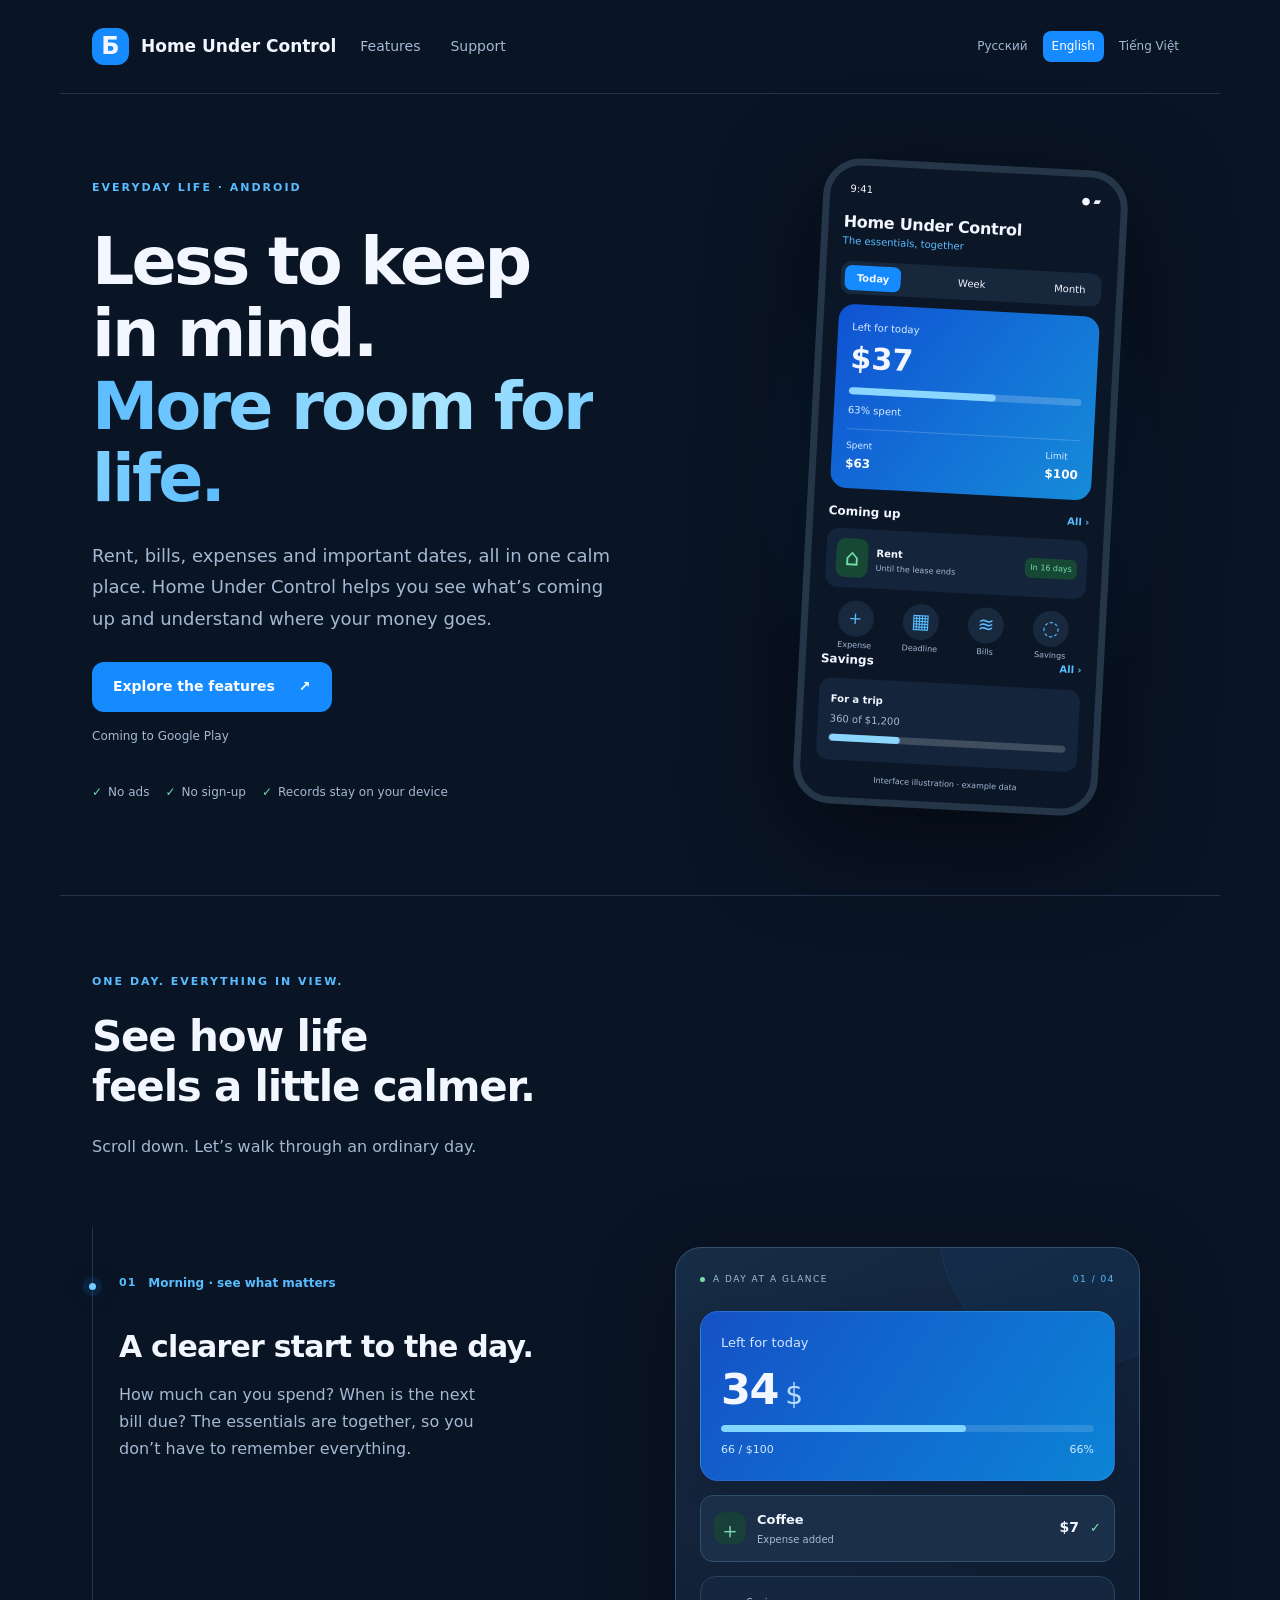
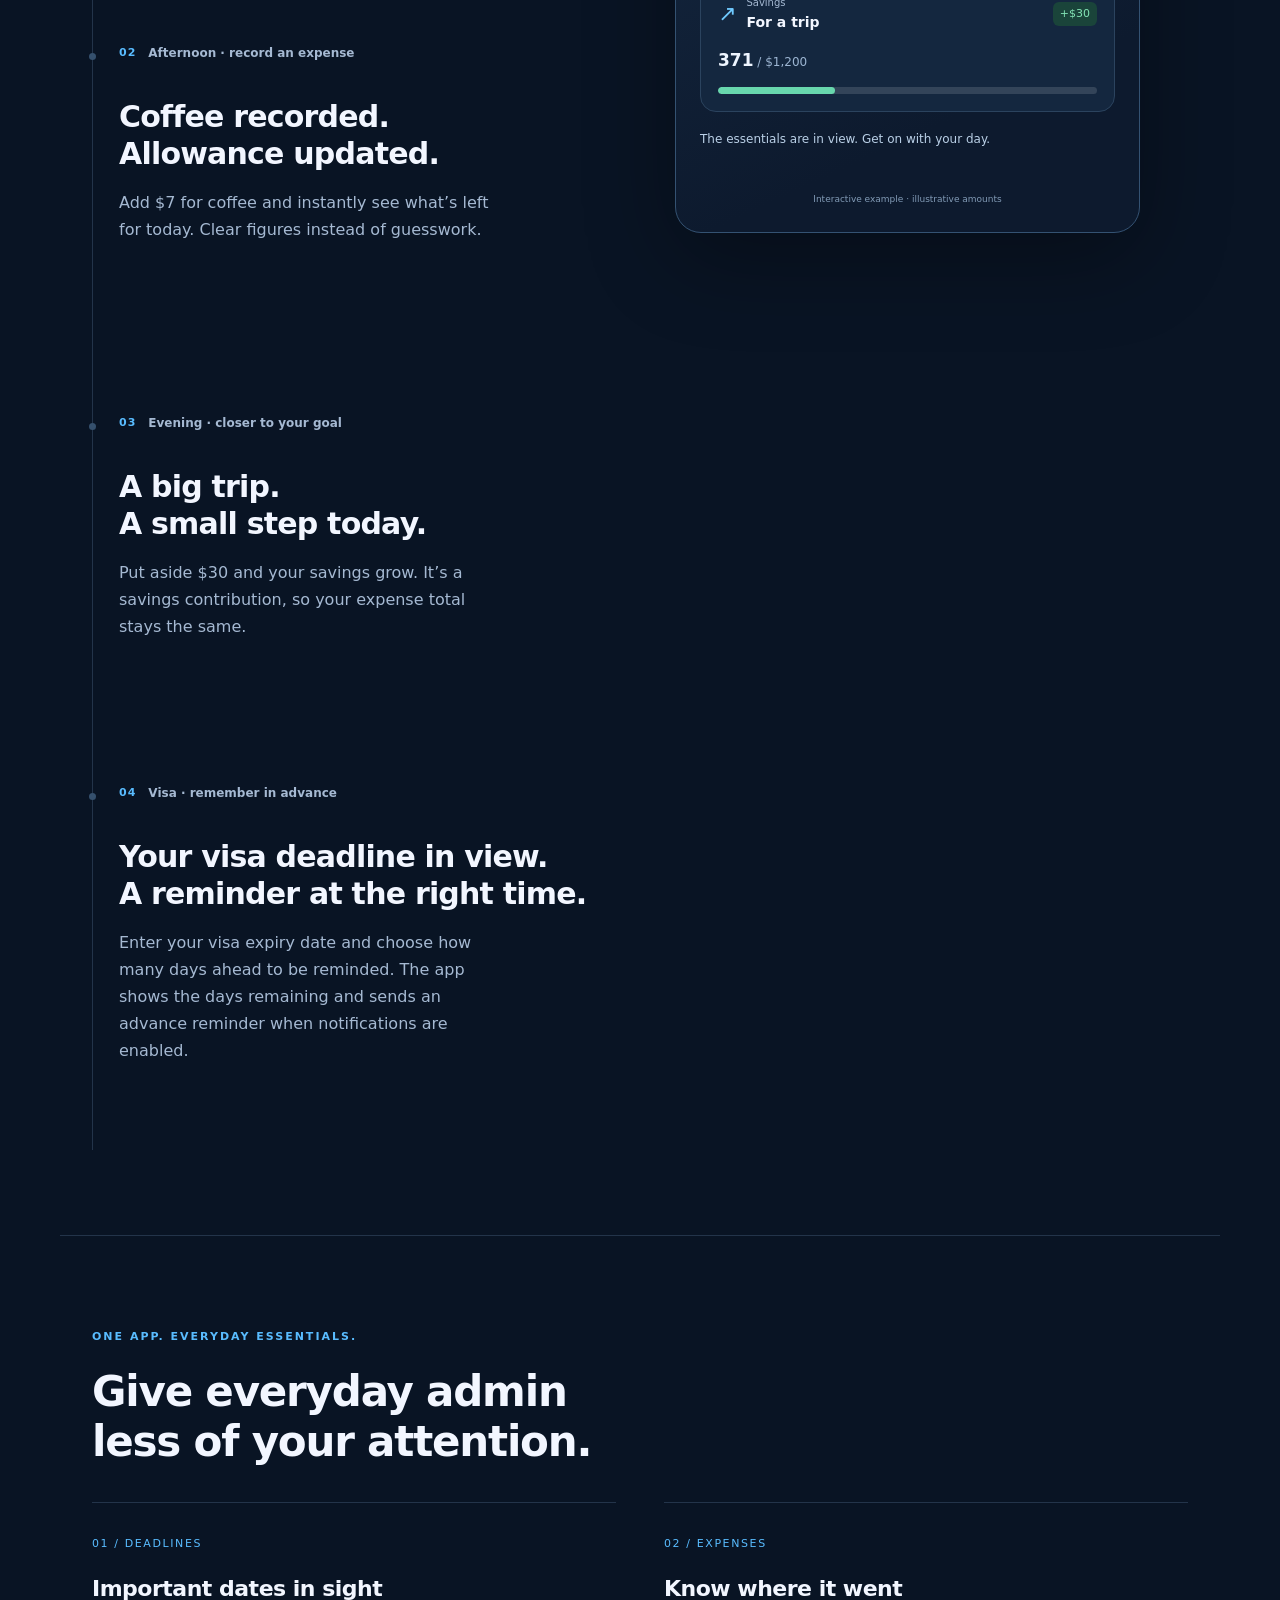
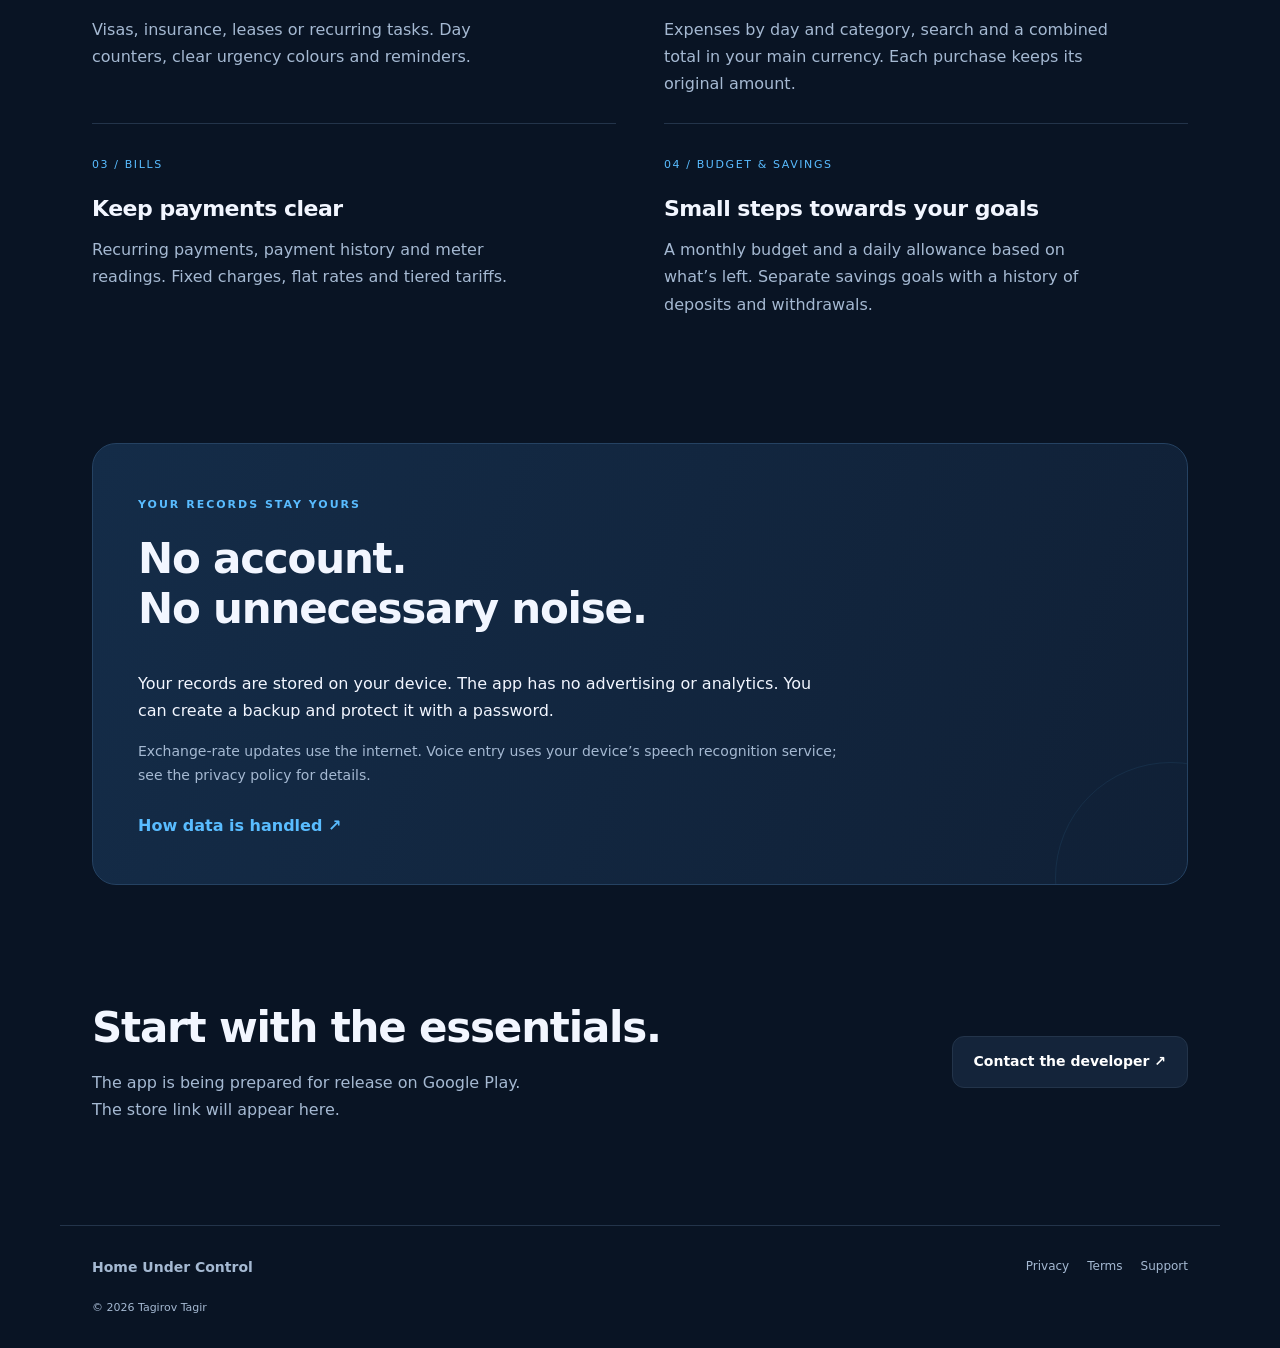
==== docs/en/index.html @ 79bced1c "Localize illustrative budgets and animated amounts to rubles dollars and dong" ====
<!doctype html><html lang="en"><head><meta charset="utf-8"><meta name="viewport" content="width=device-width, initial-scale=1"><title>Deadlines, bills and expenses — Home Under Control</title><meta name="description" content="Deadlines, expenses, bills and savings in one Android app. The official Home Under Control website."><meta name="theme-color" content="#091424"><link rel="icon" href="../favicon.svg" type="image/svg+xml"><link rel="stylesheet" href="../style.css"><link rel="stylesheet" href="../motion.css?v=visa1"><script src="../motion.js?v=currency1" defer></script><link rel="canonical" href="https://evigr.github.io/byt-pod-kontrolem-site/en/"><link rel="alternate" hreflang="ru" href="https://evigr.github.io/byt-pod-kontrolem-site/"><link rel="alternate" hreflang="en" href="https://evigr.github.io/byt-pod-kontrolem-site/en/"><link rel="alternate" hreflang="vi" href="https://evigr.github.io/byt-pod-kontrolem-site/vi/"><link rel="alternate" hreflang="x-default" href="https://evigr.github.io/byt-pod-kontrolem-site/"></head><body><header><a class="brand" href="./"><span class="logo">Б</span> Home Under Control</a><nav aria-label="Main navigation"><a href="./#features">Features</a><a href="support.html">Support</a></nav><nav class="languages" aria-label="Website language"><a href="../index.html" lang="ru" hreflang="ru">Русский</a><a href="../en/index.html" lang="en" hreflang="en" aria-current="page">English</a><a href="../vi/index.html" lang="vi" hreflang="vi">Tiếng Việt</a></nav></header><main class=""><section class="hero"><div><span class="eyebrow">EVERYDAY LIFE · ANDROID</span><h1>Less to keep<br>in mind.<br><em>More room for life.</em></h1><p class="lead">Rent, bills, expenses and important dates, all in one calm place. Home Under Control helps you see what’s coming up and understand where your money goes.</p><div class="actions"><a class="button" href="#features">Explore the features <span>↗</span></a><span class="release">Coming to Google Play</span></div><div class="trust"><span>No ads</span><span>No sign-up</span><span>Records stay on your device</span></div></div><div class="phone-wrap"><div class="halo"></div><div class="phone" aria-label="Interface illustration with example data"><div class="phone-top"><span>9:41</span><span>● ▰</span></div><h2>Home Under Control</h2><p class="phone-date">The essentials, together</p><div class="tabs"><b>Today</b><span>Week</span><span>Month</span></div><div class="balance"><small>Left for today</small><strong>$37</strong><div class="track"><i></i></div><small>63% spent</small><div class="twocol"><span>Spent<b>$63</b></span><span>Limit<b>$100</b></span></div></div><div class="mini-title">Coming up <span>All ›</span></div><div class="mini-row"><span class="symbol">⌂</span><div><b>Rent</b><small>Until the lease ends</small></div><span class="pill">In 16 days</span></div><div class="quick"><span>＋<small>Expense</small></span><span>▦<small>Deadline</small></span><span>≋<small>Bills</small></span><span>◌<small>Savings</small></span></div><div class="mini-title">Savings <span>All ›</span></div><div class="saving"><b>For a trip</b><p>360 of $1,200</p><div class="track"><i style="width:30%"></i></div></div><p class="demo-label">Interface illustration · example data</p></div></div></section>

<section class="story" aria-labelledby="story-heading">
  <div class="story-heading reveal"><span class="eyebrow">ONE DAY. EVERYTHING IN VIEW.</span>
    <h2 id="story-heading">See how life<br>feels a little calmer.</h2>
    <p>Scroll down. Let’s walk through an ordinary day.</p>
  </div>
  <div class="story-layout">
    <div class="story-steps">
      <article class="story-step" id="story-plan" data-step="0">
        <button class="step-select" type="button" aria-pressed="true" data-select="0"><span class="step-number">01</span><span>Morning · see what matters</span></button>
        <h3>A clearer start to the day.</h3><p>How much can you spend? When is the next bill due? The essentials are together, so you don’t have to remember everything.</p>
      </article>
      <article class="story-step" id="story-expense" data-step="1">
        <button class="step-select" type="button" aria-pressed="false" data-select="1"><span class="step-number">02</span><span>Afternoon · record an expense</span></button>
        <h3>Coffee recorded.<br>Allowance updated.</h3><p>Add $7 for coffee and instantly see what’s left for today. Clear figures instead of guesswork.</p>
      </article>
      <article class="story-step" id="story-saving" data-step="2">
        <button class="step-select" type="button" aria-pressed="false" data-select="2"><span class="step-number">03</span><span>Evening · closer to your goal</span></button>
        <h3>A big trip.<br>A small step today.</h3><p>Put aside $30 and your savings grow. It’s a savings contribution, so your expense total stays the same.</p>
      </article>
      <article class="story-step" id="story-visa" data-step="3">
        <button class="step-select" type="button" aria-pressed="false" data-select="3"><span class="step-number">04</span><span>Visa · remember in advance</span></button>
        <h3>Your visa deadline in view.<br>A reminder at the right time.</h3><p>Enter your visa expiry date and choose how many days ahead to be reminded. The app shows the days remaining and sends an advance reminder when notifications are enabled.</p>
      </article>
    </div>
    <div class="story-stage" data-stage="0" data-money-scale="0.02">
      <div class="stage-orbit" aria-hidden="true"></div>
      <div class="stage-top"><span class="stage-dot"></span><span>A DAY AT A GLANCE</span><span class="stage-pagination" aria-hidden="true">01 / 04</span></div>
      <div class="stage-finances">
      <div class="stage-budget">
        <div class="stage-label">Left for today</div>
        <div class="stage-amount"><span data-number="left">37</span><span> $</span></div>
        <div class="stage-track"><i data-bar="budget" style="width:63%"></i></div>
        <div class="stage-budget-foot"><span><span data-number="spent">63</span> / $100</span><span data-number="percent">63%</span></div>
      </div>
      <div class="stage-receipt"><span class="receipt-icon" aria-hidden="true">＋</span><div><b>Coffee</b><small>Expense added</small></div><strong>$7</strong><span class="receipt-check" aria-hidden="true">✓</span></div>
      <div class="stage-saving"><div class="stage-saving-title"><span class="saving-icon" aria-hidden="true">↗</span><div><small>Savings</small><b>For a trip</b></div><span class="saving-gain">+$30</span></div>
        <p><strong data-number="saved">360</strong><span> / $1,200</span></p><div class="stage-track"><i data-bar="saved" style="width:30%"></i></div>
      </div>
      </div>
      <div class="stage-visa" hidden>
        <div class="visa-card"><span class="visa-symbol" aria-hidden="true">✈</span><div class="stage-label">Until your visa expires</div><div class="visa-count">7 <span>days</span></div><div class="visa-rule"></div><div class="visa-setting"><span>Remind me ahead</span><b>7 days</b></div><p>You choose when to be reminded</p></div>
        <div class="visa-notification"><span class="visa-bell" aria-hidden="true">◷</span><div><b>Time to check your visa</b><p>Your visa expires in 7 days.</p></div></div>
      </div>
      <div class="stage-caption"><span data-caption="0">The essentials are in view. Get on with your day.</span><span data-caption="1" hidden>Expense recorded. You have $30 left for today.</span><span data-caption="2" hidden>One step closer to your trip. Without the fuss.</span><span data-caption="3" hidden>An important date in view. Time to prepare.</span></div>
      <p class="stage-disclaimer">Interactive example · illustrative amounts</p>
    </div>
  </div>
</section><section id="features" class="features"><div class="section-intro"><span class="eyebrow">ONE APP. EVERYDAY ESSENTIALS.</span><h2>Give everyday admin<br>less of your attention.</h2></div><div class="feature-grid"><article><span class="feature-no">01 / DEADLINES</span><h3>Important dates in sight</h3><p>Visas, insurance, leases or recurring tasks. Day counters, clear urgency colours and reminders.</p></article><article><span class="feature-no">02 / EXPENSES</span><h3>Know where it went</h3><p>Expenses by day and category, search and a combined total in your main currency. Each purchase keeps its original amount.</p></article><article><span class="feature-no">03 / BILLS</span><h3>Keep payments clear</h3><p>Recurring payments, payment history and meter readings. Fixed charges, flat rates and tiered tariffs.</p></article><article><span class="feature-no">04 / BUDGET &amp; SAVINGS</span><h3>Small steps towards your goals</h3><p>A monthly budget and a daily allowance based on what’s left. Separate savings goals with a history of deposits and withdrawals.</p></article></div></section>
<section class="privacy-callout"><span class="eyebrow">YOUR RECORDS STAY YOURS</span><h2>No account.<br>No unnecessary noise.</h2><p>Your records are stored on your device. The app has no advertising or analytics. You can create a backup and protect it with a password.</p><p class="muted">Exchange-rate updates use the internet. Voice entry uses your device’s speech recognition service; see the privacy policy for details.</p><a class="text-link" href="privacy.html">How data is handled ↗</a></section>
<section class="closing"><div><h2>Start with the essentials.</h2><p>The app is being prepared for release on Google Play.<br>The store link will appear here.</p></div><a class="button secondary" href="support.html">Contact the developer ↗</a></section></main><footer><a class="brand" href="./">Home Under Control</a><div><a href="privacy.html">Privacy</a><a href="terms.html">Terms</a><a href="support.html">Support</a></div><p>© 2026 Tagirov Tagir</p></footer></body></html>
---- docs/style.css ----
:root{color-scheme:dark;--bg:#091424;--panel:#14243a;--text:#f2f6ff;--muted:#a5b9d2;--blue:#59bcff;--line:#23344a}*{box-sizing:border-box}html{scroll-behavior:smooth;scroll-padding-top:30px}body{margin:0;background:var(--bg);color:var(--text);font:16px/1.7 system-ui,-apple-system,"Segoe UI",sans-serif}a{color:inherit;text-decoration:none}a:focus-visible,summary:focus-visible{outline:3px solid var(--blue);outline-offset:5px}header,main,footer{max-width:1160px;margin:auto}header{padding:28px 32px;display:flex;align-items:center;justify-content:space-between;border-bottom:1px solid var(--line)}.brand{font-size:17px;font-weight:750;display:flex;gap:12px;align-items:center}.logo{background:#168bff;border-radius:12px;width:37px;height:37px;text-align:center;font-size:24px;line-height:37px}nav{display:flex;gap:30px;font-size:14px;color:var(--muted)}nav a:hover,footer a:hover{color:var(--blue)}section{padding:85px 32px}.hero{display:grid;grid-template-columns:1.25fr 1fr;align-items:center;gap:72px;padding-top:70px}.eyebrow{font-size:11px;letter-spacing:2px;font-weight:750;color:var(--blue)}h1{font-size:clamp(42px,5.2vw,68px);line-height:1.09;letter-spacing:-2.8px;margin:25px 0}em{font-style:normal;color:var(--blue)}.lead{font-size:18px;color:var(--muted);max-width:530px;line-height:1.75}.actions{display:flex;flex-direction:column;align-items:flex-start;gap:14px;margin-top:28px}.button{display:inline-flex;align-items:center;gap:24px;background:#168bff;color:white;border-radius:12px;padding:13px 21px;font-size:14px;font-weight:700;overflow-wrap:anywhere}.button:hover{background:#0877dd}.release{font-size:12px;color:var(--muted)}.trust{display:flex;flex-wrap:wrap;gap:16px;margin-top:35px;font-size:12px;color:var(--muted)}.trust span:before{content:'✓';color:#69dda6;margin-right:6px}.phone-wrap{position:relative;display:flex;justify-content:center}.halo{position:absolute;inset:10% -20%;background:radial-gradient(ellipse,#0d55954a,transparent 68%);z-index:-1}.phone{width:305px;border:7px solid #263649;border-radius:38px;background:#0b1627;padding:15px 15px 12px;box-shadow:0 30px 100px #0008;transform:rotate(3deg)}.phone-top{display:flex;justify-content:space-between;font-size:10px;margin:0 5px 15px}.phone h2{font-size:16px;margin:0;letter-spacing:-.3px}.phone-date{font-size:10px;color:var(--blue);margin:1px 0 12px}.tabs{display:flex;justify-content:space-between;font-size:10px;background:#17273c;border-radius:10px;padding:4px;margin-bottom:10px}.tabs>*{padding:4px 12px}.tabs b{background:#168bff;border-radius:7px}.balance{background:linear-gradient(125deg,#1053d3,#168bd9);border-radius:16px;padding:14px}.balance small{display:block;font-size:10px;color:#d7eaff}.balance>strong{font-size:30px;line-height:1.5}.track{height:7px;border-radius:5px;background:#ffffff30;overflow:hidden;margin:7px 0}.track i{display:block;width:63%;height:100%;background:#8bd6ff;border-radius:5px}.twocol{display:flex;justify-content:space-between;border-top:1px solid #ffffff30;margin-top:10px;padding-top:9px;font-size:9px;color:#d7eaff}.twocol b{display:block;color:white;font-size:12px}.mini-title{display:flex;justify-content:space-between;font-size:12px;font-weight:750;margin:13px 0 7px}.mini-title span{font-size:10px;color:var(--blue)}.mini-row{display:flex;align-items:center;gap:8px;background:var(--panel);border-radius:12px;padding:10px}.symbol{font-size:23px;background:#174735;color:#72dfa8;border-radius:9px;width:32px;text-align:center}.mini-row b{font-size:10px;display:block}.mini-row small{font-size:8px;display:block;color:var(--muted)}.pill{margin-left:auto;white-space:nowrap;font-size:8px;background:#174735;color:#72dfa8;border-radius:6px;padding:3px 5px}.quick{display:flex;justify-content:space-around;margin:13px 0}.quick>span{background:#18293e;border-radius:50%;width:36px;height:36px;text-align:center;line-height:35px;color:var(--blue);font-size:20px}.quick small{display:block;font-size:8px;line-height:20px;color:var(--muted)}.saving{margin-top:8px;padding:12px;border-radius:12px;background:var(--panel);font-size:10px}.saving p{margin:3px 0;color:var(--muted)}.demo-label{font-size:8px;color:var(--muted);text-align:center;margin:12px 0 0}.features{border-top:1px solid var(--line)}h2{font-size:clamp(28px,3.6vw,42px);line-height:1.2;letter-spacing:-1.2px;margin:18px 0 35px}.feature-grid{display:grid;grid-template-columns:1fr 1fr;gap:0 48px}.feature-grid article{padding:25px 0;border-top:1px solid var(--line)}.feature-no{font-size:11px;letter-spacing:1.6px;color:var(--blue)}h3{font-size:22px;letter-spacing:-.5px;margin:14px 0 9px}.feature-grid p{color:var(--muted);max-width:450px;margin:0}.privacy-callout{background:linear-gradient(110deg,#142c48,#102036);border:1px solid #254262;border-radius:24px;margin:15px 32px;padding:45px}.privacy-callout p{max-width:700px}.muted{color:var(--muted);font-size:14px}.text-link{display:inline-block;color:var(--blue);font-weight:700;margin-top:10px}.closing{display:flex;justify-content:space-between;align-items:center;gap:35px}.closing h2{margin-bottom:15px}.closing p{color:var(--muted)}.secondary{background:var(--panel);border:1px solid var(--line);white-space:nowrap}footer{border-top:1px solid var(--line);padding:30px 32px;display:flex;flex-wrap:wrap;gap:20px;justify-content:space-between;color:var(--muted);font-size:12px}footer .brand{font-size:14px}footer>div{display:flex;flex-wrap:wrap;gap:18px}footer p{width:100%;margin:0;font-size:11px}.document{max-width:850px;padding:50px 32px 90px;overflow-wrap:anywhere}.document h1{font-size:38px;letter-spacing:-1px;line-height:1.2}.document h2{font-size:24px;margin:36px 0 12px;letter-spacing:-.4px}.document p,.document li{color:#bfcee0}.document li{margin-bottom:10px}.document a:not(.button){color:var(--blue)}.back{display:block;font-size:13px;margin-bottom:30px}details{border-bottom:1px solid var(--line);padding:17px 0}summary{cursor:pointer;font-weight:650}.document .button{margin:15px 0}@media(max-width:760px){header{padding:20px}.brand{font-size:14px;gap:8px}nav{gap:14px;font-size:12px}nav a:first-child{display:none}.hero{grid-template-columns:1fr;gap:45px;padding-top:45px}.hero h1{font-size:49px}.hero .lead{font-size:16px}.phone{transform:rotate(0)}section{padding:50px 22px}.feature-grid{grid-template-columns:1fr}.privacy-callout{margin:10px 18px;padding:28px}.closing{flex-direction:column;align-items:flex-start}.secondary{white-space:normal}footer{padding:26px 22px;flex-direction:column}.document{padding:35px 22px 60px}.document h1{font-size:30px;letter-spacing:-.5px}}@media(prefers-reduced-motion:reduce){html{scroll-behavior:auto}}

body{overflow-x:clip}

html{overflow-x:hidden}.hero>div{min-width:0}.phone-wrap{isolation:isolate}.halo{inset:0;background:radial-gradient(ellipse,#0d55954a,transparent 68%)}

header{flex-wrap:wrap;column-gap:24px;row-gap:12px}.languages{margin-left:auto;gap:6px;font-size:12px;flex-wrap:wrap}.languages a{padding:5px 9px;border-radius:8px;white-space:nowrap}.languages a[aria-current]{color:#fff;background:#168bff}.languages a:hover{background:#23344a}.phone h2{overflow-wrap:anywhere}.document h1{overflow-wrap:anywhere}@media(max-width:760px){header>.languages{width:100%;justify-content:flex-end;margin:0}.languages a:first-child{display:block}.hero h1{font-size:clamp(38px,10vw,49px);letter-spacing:-1.8px}.phone{max-width:100%}.tabs>*{padding:4px 8px}.mini-row{flex-wrap:wrap}}
---- docs/motion.css ----
/* Motion is decorative; no content requires JavaScript to become readable. */
.button{transition:background .2s,transform .2s,box-shadow .2s}.button:hover{transform:translateY(-3px);box-shadow:0 12px 32px #168bff28}.languages a{transition:background .2s}.hero h1 em{background:linear-gradient(100deg,#5abcff,#a6e4ff 55%,#5abcff);background-clip:text;-webkit-background-clip:text;color:transparent}.hero .phone{animation:phone-arrive 1.1s cubic-bezier(.2,.7,.2,1) both}.hero h1{animation:copy-arrive .85s ease-out both}.hero .lead,.hero .actions,.hero .trust{animation:copy-arrive .85s .14s ease-out both}.phone-wrap .halo{background:radial-gradient(ellipse,#168bff30,transparent 67%)}.hero .balance .track i{transform-origin:left;animation:fill-arrive 1.1s .35s cubic-bezier(.2,.7,.2,1) both}.hero .saving .track i{transform-origin:left;animation:fill-arrive 1.1s .6s ease both}.motion-ready{opacity:0;transform:translateY(25px);transition:opacity .7s ease,transform .7s cubic-bezier(.2,.7,.2,1)}.motion-ready.is-visible{opacity:1;transform:none}.feature-grid article:nth-child(even){transition-delay:.08s}.feature-grid article{transition:opacity .7s,transform .7s,border-color .2s}.feature-grid article:hover{border-color:#59bcff90}.story{border-top:1px solid var(--line);position:relative;padding-top:70px}.story-heading p{color:var(--muted);margin-top:-14px}.story-layout{display:grid;grid-template-columns:1fr 1fr;gap:70px;position:relative;align-items:start}.story-steps{padding-top:50px}.story-step{min-height:370px;padding:35px 0 70px 26px;border-left:1px solid #23344a;position:relative;scroll-margin-top:120px}.story-step:before{content:'';position:absolute;left:-4px;top:56px;width:7px;height:7px;border-radius:50%;background:#35506d;transition:background .3s,box-shadow .3s}.story-step.is-active:before{background:#70cdff;box-shadow:0 0 0 6px #168bff1a,0 0 22px #168bff90}.story-step h3{font-size:30px;line-height:1.25;margin:22px 0 15px;letter-spacing:-.8px}.story-step p{color:var(--muted);max-width:375px;font-size:16px}.step-select{font:inherit;font-size:12px;font-weight:650;display:flex;align-items:center;gap:12px;border:0;background:none;color:var(--muted);padding:0;min-height:44px;text-align:left;cursor:pointer}.step-select[aria-pressed=true]{color:var(--blue)}.step-select:focus-visible{outline:2px solid var(--blue);outline-offset:6px;border-radius:6px}.step-number{font-variant-numeric:tabular-nums;font-size:11px;letter-spacing:1px;color:var(--blue)}.story-stage{position:sticky;top:45px;isolation:isolate;max-width:465px;width:100%;border:1px solid #345272;border-radius:26px;background:linear-gradient(155deg,#172c46,#0d1a2e 75%);padding:24px;box-shadow:0 25px 90px #0005;margin-top:70px;overflow:hidden}.stage-orbit{position:absolute;width:280px;height:280px;border-radius:50%;background:#168bff0d;border:1px solid #59bcff12;right:-80px;top:-160px;z-index:-1}.stage-top{display:flex;align-items:center;gap:8px;font-size:9px;letter-spacing:1.5px;color:#9fbbd8;margin-bottom:24px}.stage-dot{width:5px;height:5px;background:#77dfa8;border-radius:50%}.stage-pagination{margin-left:auto;font-variant-numeric:tabular-nums;color:#59bcff}.stage-budget{background:linear-gradient(125deg,#1551c7,#0c84d6);border:1px solid #ffffff18;border-radius:18px;padding:20px;box-shadow:0 8px 30px #0002;position:relative;overflow:hidden}.stage-label{font-size:13px;color:#d1e6ff}.stage-amount{font-size:43px;font-weight:800;letter-spacing:-1.5px;line-height:1.65;font-variant-numeric:tabular-nums}.stage-amount>span:last-child{font-size:28px;color:#b7ddff;font-weight:500}.stage-track{height:7px;border-radius:8px;background:#ffffff22;overflow:hidden}.stage-track i{display:block;background:#83d7ff;height:100%;border-radius:8px}.stage-budget-foot{display:flex;justify-content:space-between;color:#cfebff;font-size:11px;margin-top:9px;font-variant-numeric:tabular-nums}.stage-receipt{display:flex;align-items:center;gap:11px;padding:13px;margin:14px 0;border:1px solid #30506e;border-radius:13px;background:#1b3048;opacity:.24;transform:translateY(7px);transition:opacity .5s,transform .5s,border-color .5s}.stage-receipt div{flex:1}.stage-receipt b{font-size:13px;display:block}.stage-receipt small{font-size:10px;color:#a5b9d2;display:block}.stage-receipt strong{font-size:14px;font-variant-numeric:tabular-nums}.receipt-icon{color:#7dd9b0;background:#193f39;border-radius:10px;width:32px;height:32px;display:grid;place-items:center;font-size:22px}.receipt-check{font-size:13px;color:#80dfb0;opacity:0;transform:scale(.5);transition:opacity .4s,transform .4s}.story-stage[data-stage="1"] .stage-receipt,.story-stage[data-stage="2"] .stage-receipt{opacity:1;transform:none;border-color:#46816c}.story-stage[data-stage="1"] .receipt-check,.story-stage[data-stage="2"] .receipt-check{opacity:1;transform:scale(1)}.stage-saving{padding:17px;border:1px solid #2b435e;border-radius:16px;background:#14273f;transition:border-color .4s,box-shadow .4s}.stage-saving-title{display:flex;align-items:center;gap:10px}.saving-icon{font-size:22px;color:#70caff}.stage-saving-title div{flex:1;min-width:0}.stage-saving-title small{display:block;color:var(--muted);font-size:10px}.stage-saving-title b{display:block;font-size:14px}.saving-gain{font-size:11px;color:#83e3b5;background:#1a443a;padding:3px 7px;border-radius:6px;opacity:0;transform:translateY(5px);transition:opacity .5s,transform .5s;white-space:nowrap}.story-stage[data-stage="2"] .saving-gain{opacity:1;transform:none}.story-stage[data-stage="2"] .stage-saving{border-color:#3e8671;box-shadow:0 0 35px #5cd6ad0b}.stage-saving p{font-size:12px;color:#9cb5d2;margin:12px 0}.stage-saving p strong{color:#eef5ff;font-size:17px;font-variant-numeric:tabular-nums}.stage-saving .stage-track i{background:#68d7ad}.stage-caption{min-height:60px;margin-top:18px;font-size:12px;line-height:1.6;color:#bad0e7}.stage-caption [hidden]{display:none}.stage-disclaimer{font-size:9px;color:#829bb6;text-align:center;margin:2px 0 0}.privacy-callout{position:relative;overflow:hidden}.privacy-callout:after{content:'';position:absolute;width:230px;height:230px;border:1px solid #59bcff15;border-radius:50%;right:-100px;bottom:-110px;pointer-events:none}@keyframes copy-arrive{from{opacity:0;transform:translateY(18px)}to{opacity:1;transform:none}}@keyframes phone-arrive{from{opacity:0;transform:translateY(26px) rotate(6deg)}to{opacity:1;transform:translateY(0) rotate(3deg)}}@keyframes fill-arrive{from{transform:scaleX(.08)}to{transform:scaleX(1)}}@media(max-width:760px){.hero .phone{animation-name:copy-arrive}.story{padding-top:45px}.story-layout{display:flex;flex-direction:column;gap:0}.story-stage{order:-1;top:10px;z-index:3;margin:18px auto 0;padding:16px;border-radius:20px;max-width:400px;box-shadow:0 20px 50px #0009}.stage-top{margin-bottom:12px}.stage-budget{padding:13px 16px}.stage-amount{font-size:31px;line-height:1.4}.stage-amount>span:last-child{font-size:22px}.stage-receipt{padding:8px 10px;margin:9px 0}.stage-saving{padding:11px 14px}.stage-saving p{margin:6px 0}.stage-caption{min-height:36px;margin-top:10px;font-size:11px}.stage-disclaimer{font-size:8px}.story-steps{padding-top:20px;width:100%}.story-step{min-height:340px;padding:35px 0 80px 20px}.story-step h3{font-size:27px}.story-step p{font-size:15px}.story-step:last-child{min-height:300px;padding-bottom:25px}.story-heading h2{font-size:32px}.story-stage[data-stage="0"] .stage-receipt{opacity:.35}}@media(prefers-reduced-motion:reduce){*,*:before,*:after{animation:none!important;transition:none!important;scroll-behavior:auto!important}.motion-ready{opacity:1;transform:none}.hero .phone{transform:rotate(3deg)}.stage-receipt{transform:none}.saving-gain{transform:none}}@media(max-width:760px) and (prefers-reduced-motion:reduce){.hero .phone{transform:none}}@media(max-height:650px) and (max-width:760px){.story-stage{position:relative;top:auto}.story-step{min-height:220px}}
@media(max-width:760px){.story-stage{padding:13px}.stage-top{margin-bottom:8px}.stage-budget{padding:10px 14px}.stage-label{font-size:11px}.stage-amount{font-size:28px;line-height:1.3}.stage-receipt{padding:6px 9px;margin:7px 0}.receipt-icon{width:26px;height:26px;font-size:19px}.stage-saving{padding:9px 12px}.stage-saving-title b{font-size:12px}.stage-saving-title small{font-size:9px}.stage-saving p{margin:4px 0;font-size:10px}.stage-saving p strong{font-size:15px}.stage-caption{margin-top:8px;font-size:10px;min-height:30px}.stage-disclaimer{font-size:8px;line-height:1.4}}
.stage-finances[hidden],.stage-visa[hidden]{display:none}.visa-card{position:relative;border:1px solid #e8b76655;border-radius:18px;padding:24px;background:linear-gradient(135deg,#4b3827,#262c38);overflow:hidden}.visa-symbol{position:absolute;right:22px;top:15px;font-size:42px;color:#efc47d55;transform:rotate(-15deg)}.visa-count{font-size:72px;line-height:1.35;font-weight:750;color:#ffdb9c;font-variant-numeric:tabular-nums}.visa-count span{font-size:24px;font-weight:500}.visa-rule{height:5px;border-radius:6px;background:linear-gradient(90deg,#f3bd65 72%,#ffffff15 72%);margin:8px 0 20px}.visa-setting{display:flex;align-items:center;justify-content:space-between;gap:12px;font-size:13px;color:#dce5ef}.visa-setting b{padding:5px 12px;border:1px solid #eac08055;border-radius:8px;color:#ffdb9c;white-space:nowrap}.visa-card>p{font-size:11px;color:#aebed0;margin:12px 0 0}.visa-notification{display:flex;align-items:center;gap:12px;padding:18px 14px;margin-top:16px;border:1px solid #467e70;border-radius:14px;background:#173a36}.visa-bell{font-size:27px;color:#9ce3c2}.visa-notification b{font-size:14px;color:#e8fff4}.visa-notification p{font-size:12px;color:#b0d5c6;margin:4px 0 0}.story-stage[data-stage="3"] .visa-notification{animation:copy-arrive .6s ease-out both}@media(max-width:760px){.visa-card{padding:16px}.visa-count{font-size:48px}.visa-count span{font-size:20px}.visa-rule{margin:5px 0 12px}.visa-setting{font-size:12px}.visa-card>p{font-size:10px;margin-top:8px}.visa-notification{padding:12px;margin-top:10px}.visa-notification b{font-size:12px}.visa-notification p{font-size:11px}}
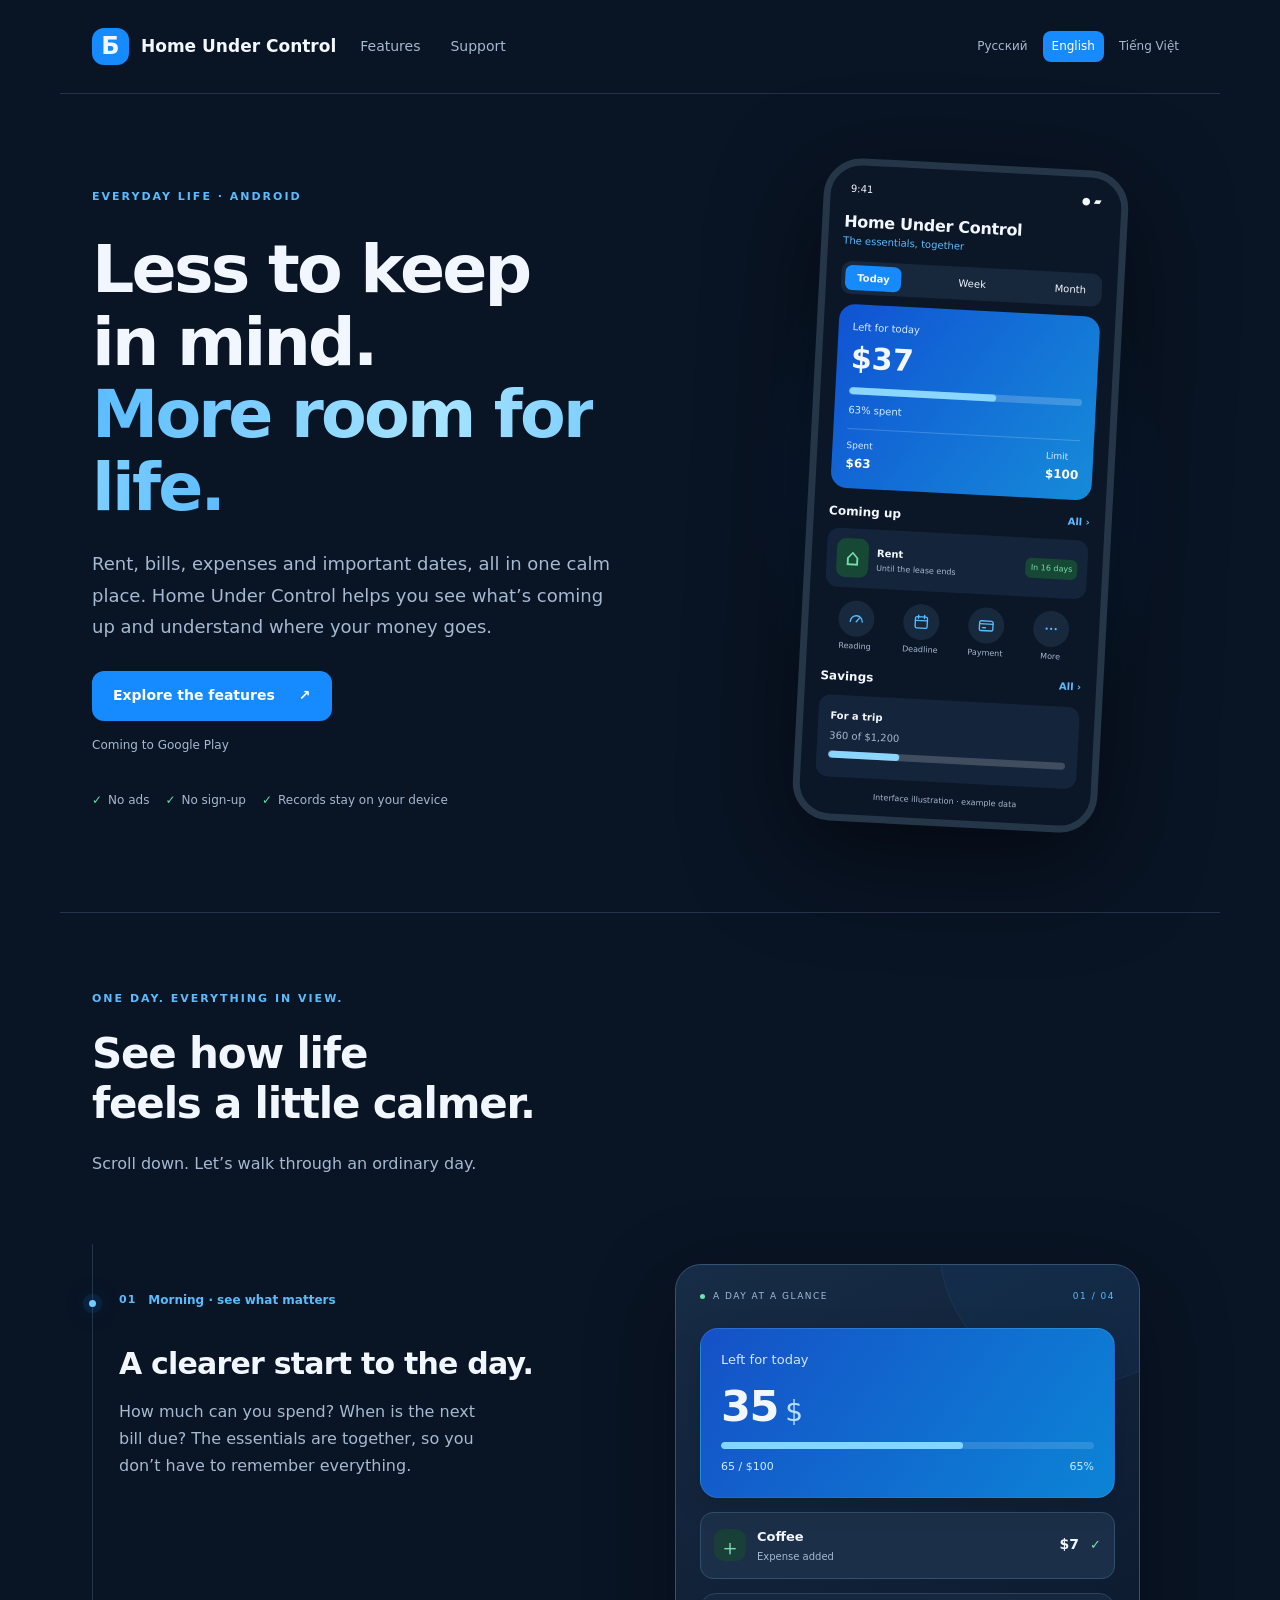
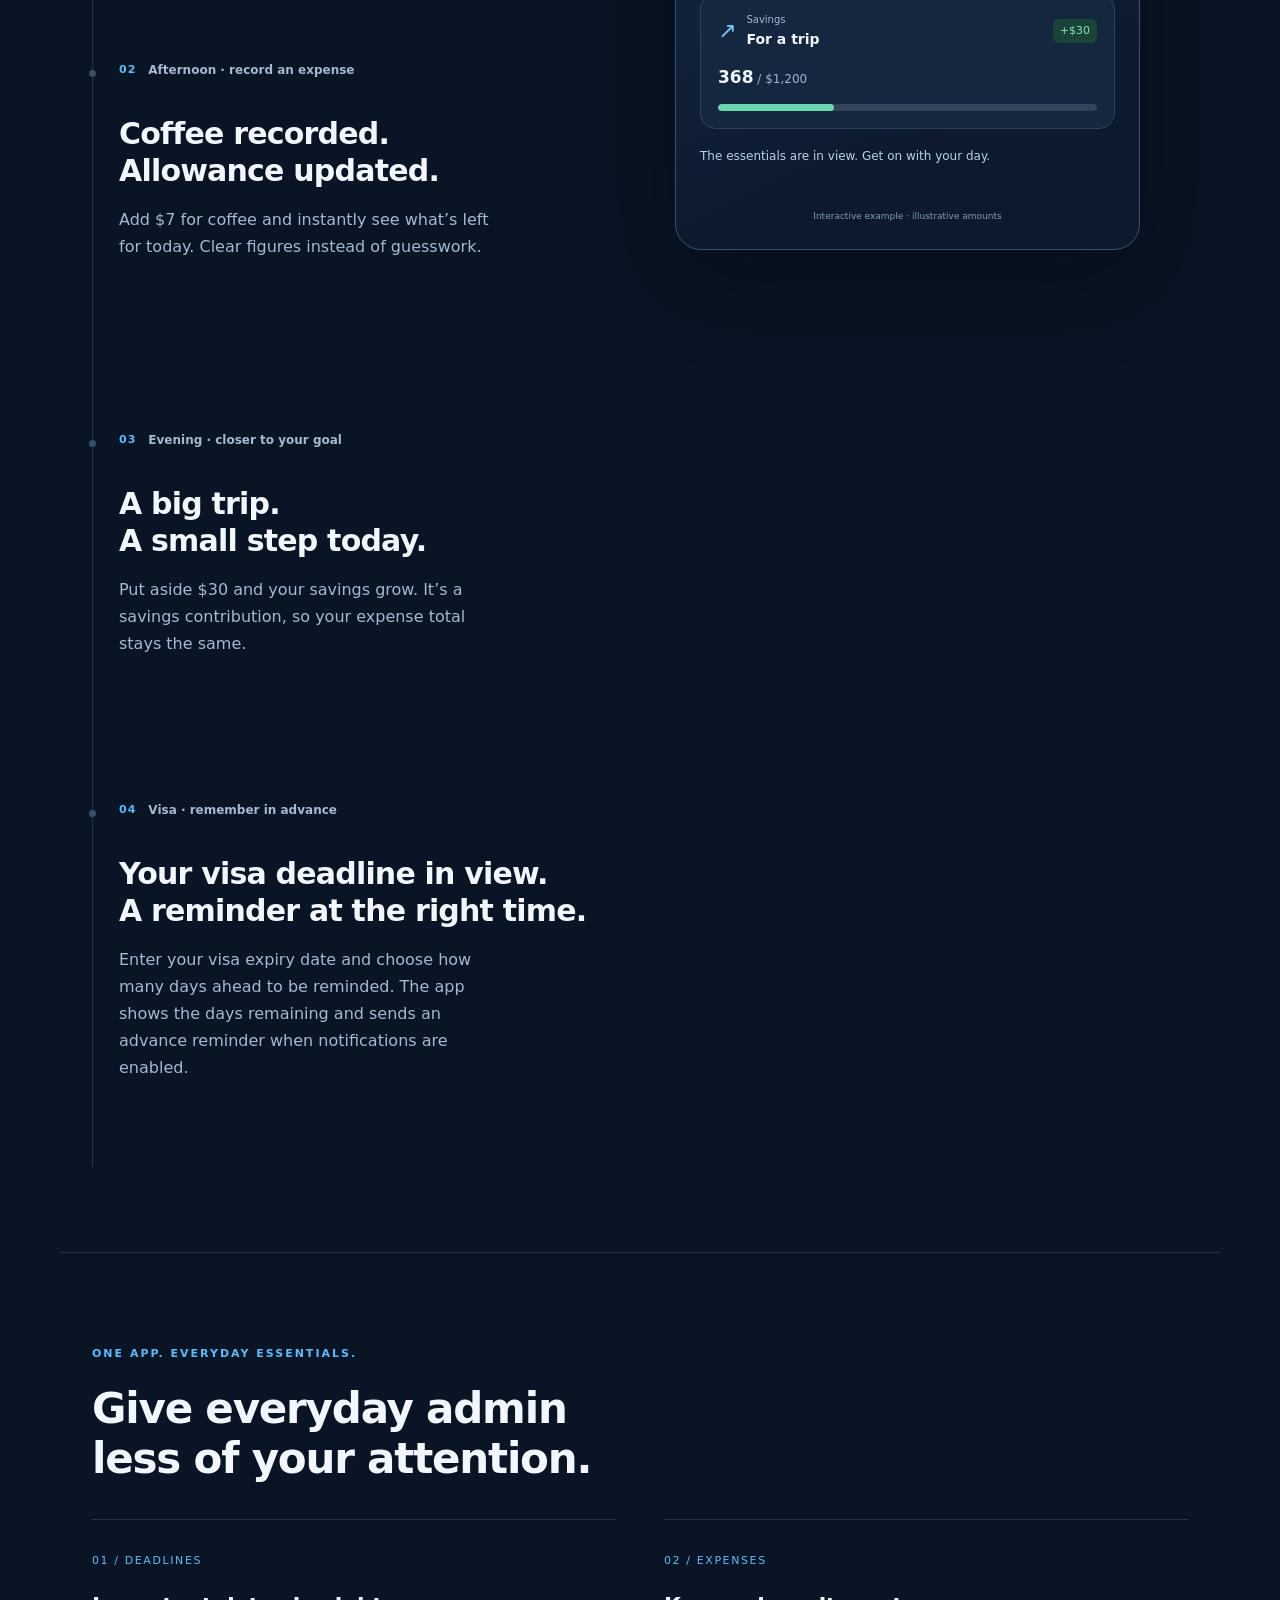
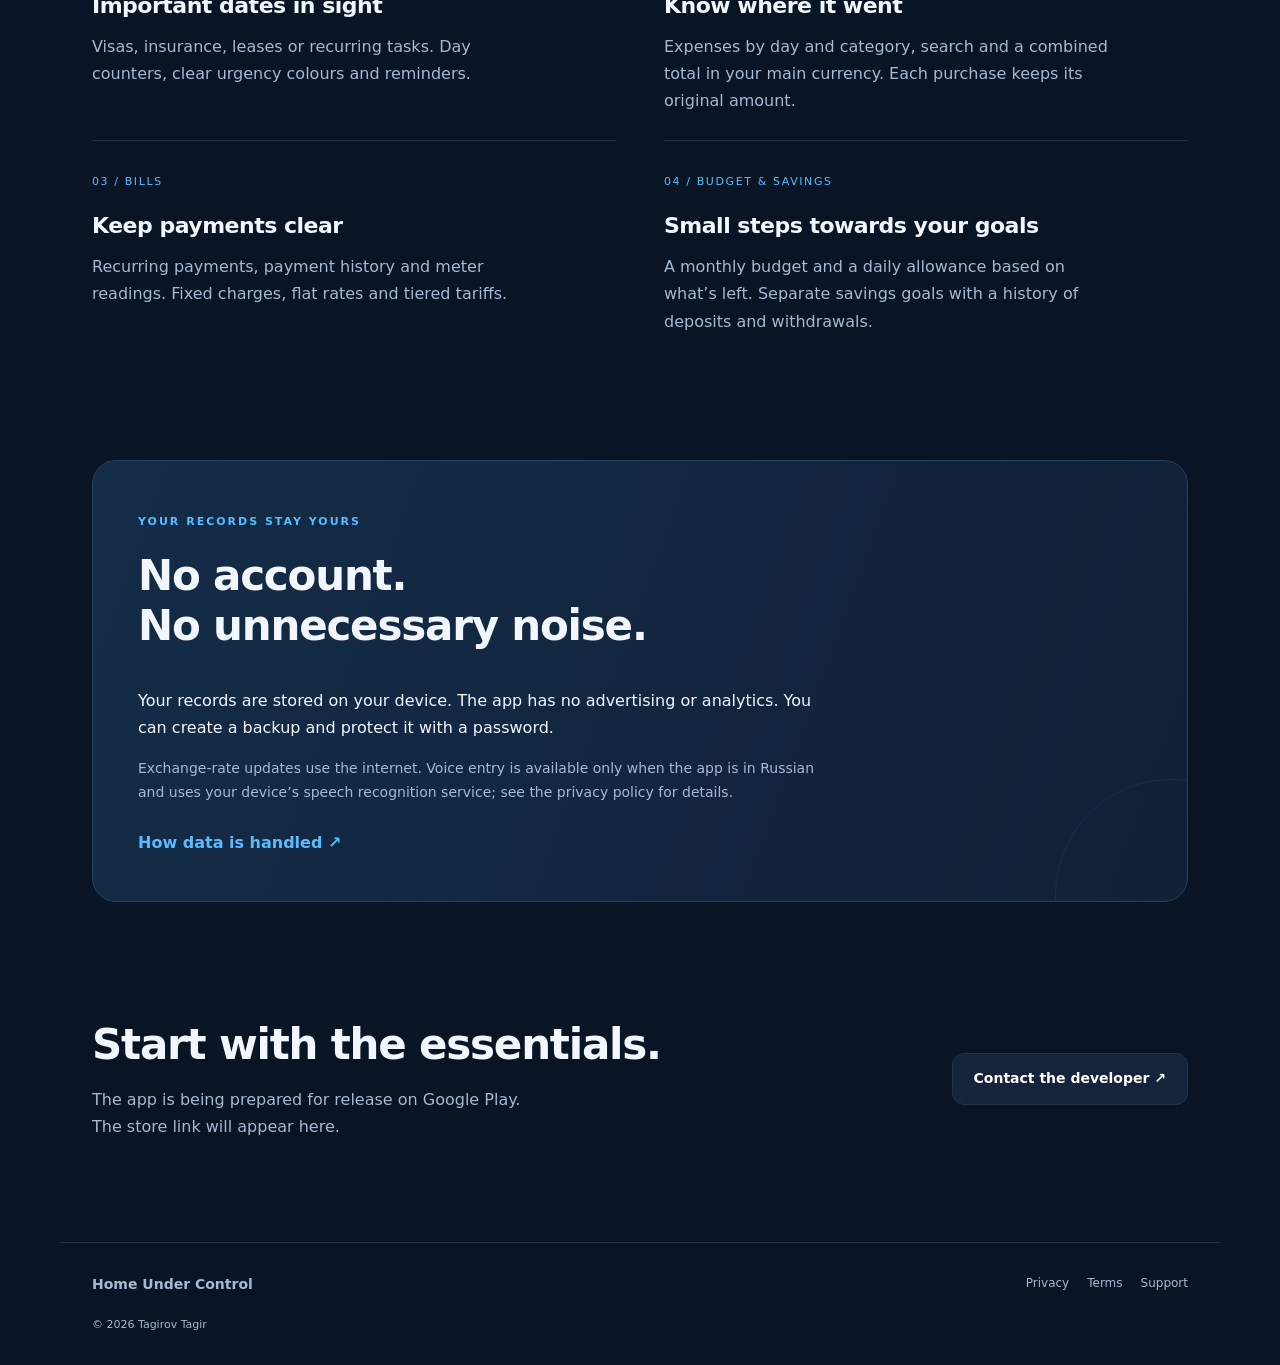
==== commit 14a4626b: "Match the phone mockup buttons to the app and limit voice entry to Russian The mockup now shows the " ====
--- a/docs/en/index.html
+++ b/docs/en/index.html
@@ -1,4 +1,4 @@
-<!doctype html><html lang="en"><head><meta charset="utf-8"><meta name="viewport" content="width=device-width, initial-scale=1"><title>Deadlines, bills and expenses — Home Under Control</title><meta name="description" content="Deadlines, expenses, bills and savings in one Android app. The official Home Under Control website."><meta name="theme-color" content="#091424"><link rel="icon" href="../favicon.svg" type="image/svg+xml"><link rel="stylesheet" href="../style.css"><link rel="stylesheet" href="../motion.css?v=visa1"><script src="../motion.js?v=currency1" defer></script><link rel="canonical" href="https://evigr.github.io/byt-pod-kontrolem-site/en/"><link rel="alternate" hreflang="ru" href="https://evigr.github.io/byt-pod-kontrolem-site/"><link rel="alternate" hreflang="en" href="https://evigr.github.io/byt-pod-kontrolem-site/en/"><link rel="alternate" hreflang="vi" href="https://evigr.github.io/byt-pod-kontrolem-site/vi/"><link rel="alternate" hreflang="x-default" href="https://evigr.github.io/byt-pod-kontrolem-site/"></head><body><header><a class="brand" href="./"><span class="logo">Б</span> Home Under Control</a><nav aria-label="Main navigation"><a href="./#features">Features</a><a href="support.html">Support</a></nav><nav class="languages" aria-label="Website language"><a href="../index.html" lang="ru" hreflang="ru">Русский</a><a href="../en/index.html" lang="en" hreflang="en" aria-current="page">English</a><a href="../vi/index.html" lang="vi" hreflang="vi">Tiếng Việt</a></nav></header><main class=""><section class="hero"><div><span class="eyebrow">EVERYDAY LIFE · ANDROID</span><h1>Less to keep<br>in mind.<br><em>More room for life.</em></h1><p class="lead">Rent, bills, expenses and important dates, all in one calm place. Home Under Control helps you see what’s coming up and understand where your money goes.</p><div class="actions"><a class="button" href="#features">Explore the features <span>↗</span></a><span class="release">Coming to Google Play</span></div><div class="trust"><span>No ads</span><span>No sign-up</span><span>Records stay on your device</span></div></div><div class="phone-wrap"><div class="halo"></div><div class="phone" aria-label="Interface illustration with example data"><div class="phone-top"><span>9:41</span><span>● ▰</span></div><h2>Home Under Control</h2><p class="phone-date">The essentials, together</p><div class="tabs"><b>Today</b><span>Week</span><span>Month</span></div><div class="balance"><small>Left for today</small><strong>$37</strong><div class="track"><i></i></div><small>63% spent</small><div class="twocol"><span>Spent<b>$63</b></span><span>Limit<b>$100</b></span></div></div><div class="mini-title">Coming up <span>All ›</span></div><div class="mini-row"><span class="symbol">⌂</span><div><b>Rent</b><small>Until the lease ends</small></div><span class="pill">In 16 days</span></div><div class="quick"><span>＋<small>Expense</small></span><span>▦<small>Deadline</small></span><span>≋<small>Bills</small></span><span>◌<small>Savings</small></span></div><div class="mini-title">Savings <span>All ›</span></div><div class="saving"><b>For a trip</b><p>360 of $1,200</p><div class="track"><i style="width:30%"></i></div></div><p class="demo-label">Interface illustration · example data</p></div></div></section>
+<!doctype html><html lang="en"><head><meta charset="utf-8"><meta name="viewport" content="width=device-width, initial-scale=1"><title>Deadlines, bills and expenses — Home Under Control</title><meta name="description" content="Deadlines, expenses, bills and savings in one Android app. The official Home Under Control website."><meta name="theme-color" content="#091424"><link rel="icon" href="../favicon.svg" type="image/svg+xml"><link rel="stylesheet" href="../style.css"><link rel="stylesheet" href="../motion.css?v=visa1"><script src="../motion.js?v=currency1" defer></script><link rel="canonical" href="https://evigr.github.io/byt-pod-kontrolem-site/en/"><link rel="alternate" hreflang="ru" href="https://evigr.github.io/byt-pod-kontrolem-site/"><link rel="alternate" hreflang="en" href="https://evigr.github.io/byt-pod-kontrolem-site/en/"><link rel="alternate" hreflang="vi" href="https://evigr.github.io/byt-pod-kontrolem-site/vi/"><link rel="alternate" hreflang="x-default" href="https://evigr.github.io/byt-pod-kontrolem-site/"></head><body><header><a class="brand" href="./"><span class="logo">Б</span> Home Under Control</a><nav aria-label="Main navigation"><a href="./#features">Features</a><a href="support.html">Support</a></nav><nav class="languages" aria-label="Website language"><a href="../index.html" lang="ru" hreflang="ru">Русский</a><a href="../en/index.html" lang="en" hreflang="en" aria-current="page">English</a><a href="../vi/index.html" lang="vi" hreflang="vi">Tiếng Việt</a></nav></header><main class=""><section class="hero"><div><span class="eyebrow">EVERYDAY LIFE · ANDROID</span><h1>Less to keep<br>in mind.<br><em>More room for life.</em></h1><p class="lead">Rent, bills, expenses and important dates, all in one calm place. Home Under Control helps you see what’s coming up and understand where your money goes.</p><div class="actions"><a class="button" href="#features">Explore the features <span>↗</span></a><span class="release">Coming to Google Play</span></div><div class="trust"><span>No ads</span><span>No sign-up</span><span>Records stay on your device</span></div></div><div class="phone-wrap"><div class="halo"></div><div class="phone" aria-label="Interface illustration with example data"><div class="phone-top"><span>9:41</span><span>● ▰</span></div><h2>Home Under Control</h2><p class="phone-date">The essentials, together</p><div class="tabs"><b>Today</b><span>Week</span><span>Month</span></div><div class="balance"><small>Left for today</small><strong>$37</strong><div class="track"><i></i></div><small>63% spent</small><div class="twocol"><span>Spent<b>$63</b></span><span>Limit<b>$100</b></span></div></div><div class="mini-title">Coming up <span>All ›</span></div><div class="mini-row"><span class="symbol">⌂</span><div><b>Rent</b><small>Until the lease ends</small></div><span class="pill">In 16 days</span></div><div class="quick"><span><svg viewbox="0 0 24 24" aria-hidden="true"><path d="M4 16a8 8 0 1 1 16 0"></path><path d="M12 16l4-5"></path></svg><small>Reading</small></span><span><svg viewbox="0 0 24 24" aria-hidden="true"><rect x="4" y="5" width="16" height="15" rx="2"></rect><path d="M4 10h16M8 3v4M16 3v4"></path></svg><small>Deadline</small></span><span><svg viewbox="0 0 24 24" aria-hidden="true"><rect x="3" y="6" width="18" height="13" rx="2"></rect><path d="M3 10h18M7 15h4"></path></svg><small>Payment</small></span><span><svg viewbox="0 0 24 24" aria-hidden="true"><path class="dots" d="M6 12h.01M12 12h.01M18 12h.01"></path></svg><small>More</small></span></div><div class="mini-title">Savings <span>All ›</span></div><div class="saving"><b>For a trip</b><p>360 of $1,200</p><div class="track"><i style="width:30%"></i></div></div><p class="demo-label">Interface illustration · example data</p></div></div></section>
 
 <section class="story" aria-labelledby="story-heading">
   <div class="story-heading reveal"><span class="eyebrow">ONE DAY. EVERYTHING IN VIEW.</span>
@@ -48,5 +48,5 @@
     </div>
   </div>
 </section><section id="features" class="features"><div class="section-intro"><span class="eyebrow">ONE APP. EVERYDAY ESSENTIALS.</span><h2>Give everyday admin<br>less of your attention.</h2></div><div class="feature-grid"><article><span class="feature-no">01 / DEADLINES</span><h3>Important dates in sight</h3><p>Visas, insurance, leases or recurring tasks. Day counters, clear urgency colours and reminders.</p></article><article><span class="feature-no">02 / EXPENSES</span><h3>Know where it went</h3><p>Expenses by day and category, search and a combined total in your main currency. Each purchase keeps its original amount.</p></article><article><span class="feature-no">03 / BILLS</span><h3>Keep payments clear</h3><p>Recurring payments, payment history and meter readings. Fixed charges, flat rates and tiered tariffs.</p></article><article><span class="feature-no">04 / BUDGET &amp; SAVINGS</span><h3>Small steps towards your goals</h3><p>A monthly budget and a daily allowance based on what’s left. Separate savings goals with a history of deposits and withdrawals.</p></article></div></section>
-<section class="privacy-callout"><span class="eyebrow">YOUR RECORDS STAY YOURS</span><h2>No account.<br>No unnecessary noise.</h2><p>Your records are stored on your device. The app has no advertising or analytics. You can create a backup and protect it with a password.</p><p class="muted">Exchange-rate updates use the internet. Voice entry uses your device’s speech recognition service; see the privacy policy for details.</p><a class="text-link" href="privacy.html">How data is handled ↗</a></section>
+<section class="privacy-callout"><span class="eyebrow">YOUR RECORDS STAY YOURS</span><h2>No account.<br>No unnecessary noise.</h2><p>Your records are stored on your device. The app has no advertising or analytics. You can create a backup and protect it with a password.</p><p class="muted">Exchange-rate updates use the internet. Voice entry is available only when the app is in Russian and uses your device’s speech recognition service; see the privacy policy for details.</p><a class="text-link" href="privacy.html">How data is handled ↗</a></section>
 <section class="closing"><div><h2>Start with the essentials.</h2><p>The app is being prepared for release on Google Play.<br>The store link will appear here.</p></div><a class="button secondary" href="support.html">Contact the developer ↗</a></section></main><footer><a class="brand" href="./">Home Under Control</a><div><a href="privacy.html">Privacy</a><a href="terms.html">Terms</a><a href="support.html">Support</a></div><p>© 2026 Tagirov Tagir</p></footer></body></html>
--- a/docs/style.css
+++ b/docs/style.css
@@ -5,3 +5,5 @@
 html{overflow-x:hidden}.hero>div{min-width:0}.phone-wrap{isolation:isolate}.halo{inset:0;background:radial-gradient(ellipse,#0d55954a,transparent 68%)}
 
 header{flex-wrap:wrap;column-gap:24px;row-gap:12px}.languages{margin-left:auto;gap:6px;font-size:12px;flex-wrap:wrap}.languages a{padding:5px 9px;border-radius:8px;white-space:nowrap}.languages a[aria-current]{color:#fff;background:#168bff}.languages a:hover{background:#23344a}.phone h2{overflow-wrap:anywhere}.document h1{overflow-wrap:anywhere}@media(max-width:760px){header>.languages{width:100%;justify-content:flex-end;margin:0}.languages a:first-child{display:block}.hero h1{font-size:clamp(38px,10vw,49px);letter-spacing:-1.8px}.phone{max-width:100%}.tabs>*{padding:4px 8px}.mini-row{flex-wrap:wrap}}
+
+.quick{margin:13px 0 30px}.quick>span{position:relative;display:flex;align-items:center;justify-content:center;line-height:1}.quick svg{width:18px;height:18px;fill:none;stroke:currentColor;stroke-width:1.8;stroke-linecap:round;stroke-linejoin:round}.quick svg .dots{stroke-width:3}.quick small{position:absolute;top:38px;left:50%;transform:translateX(-50%);line-height:16px;white-space:nowrap}
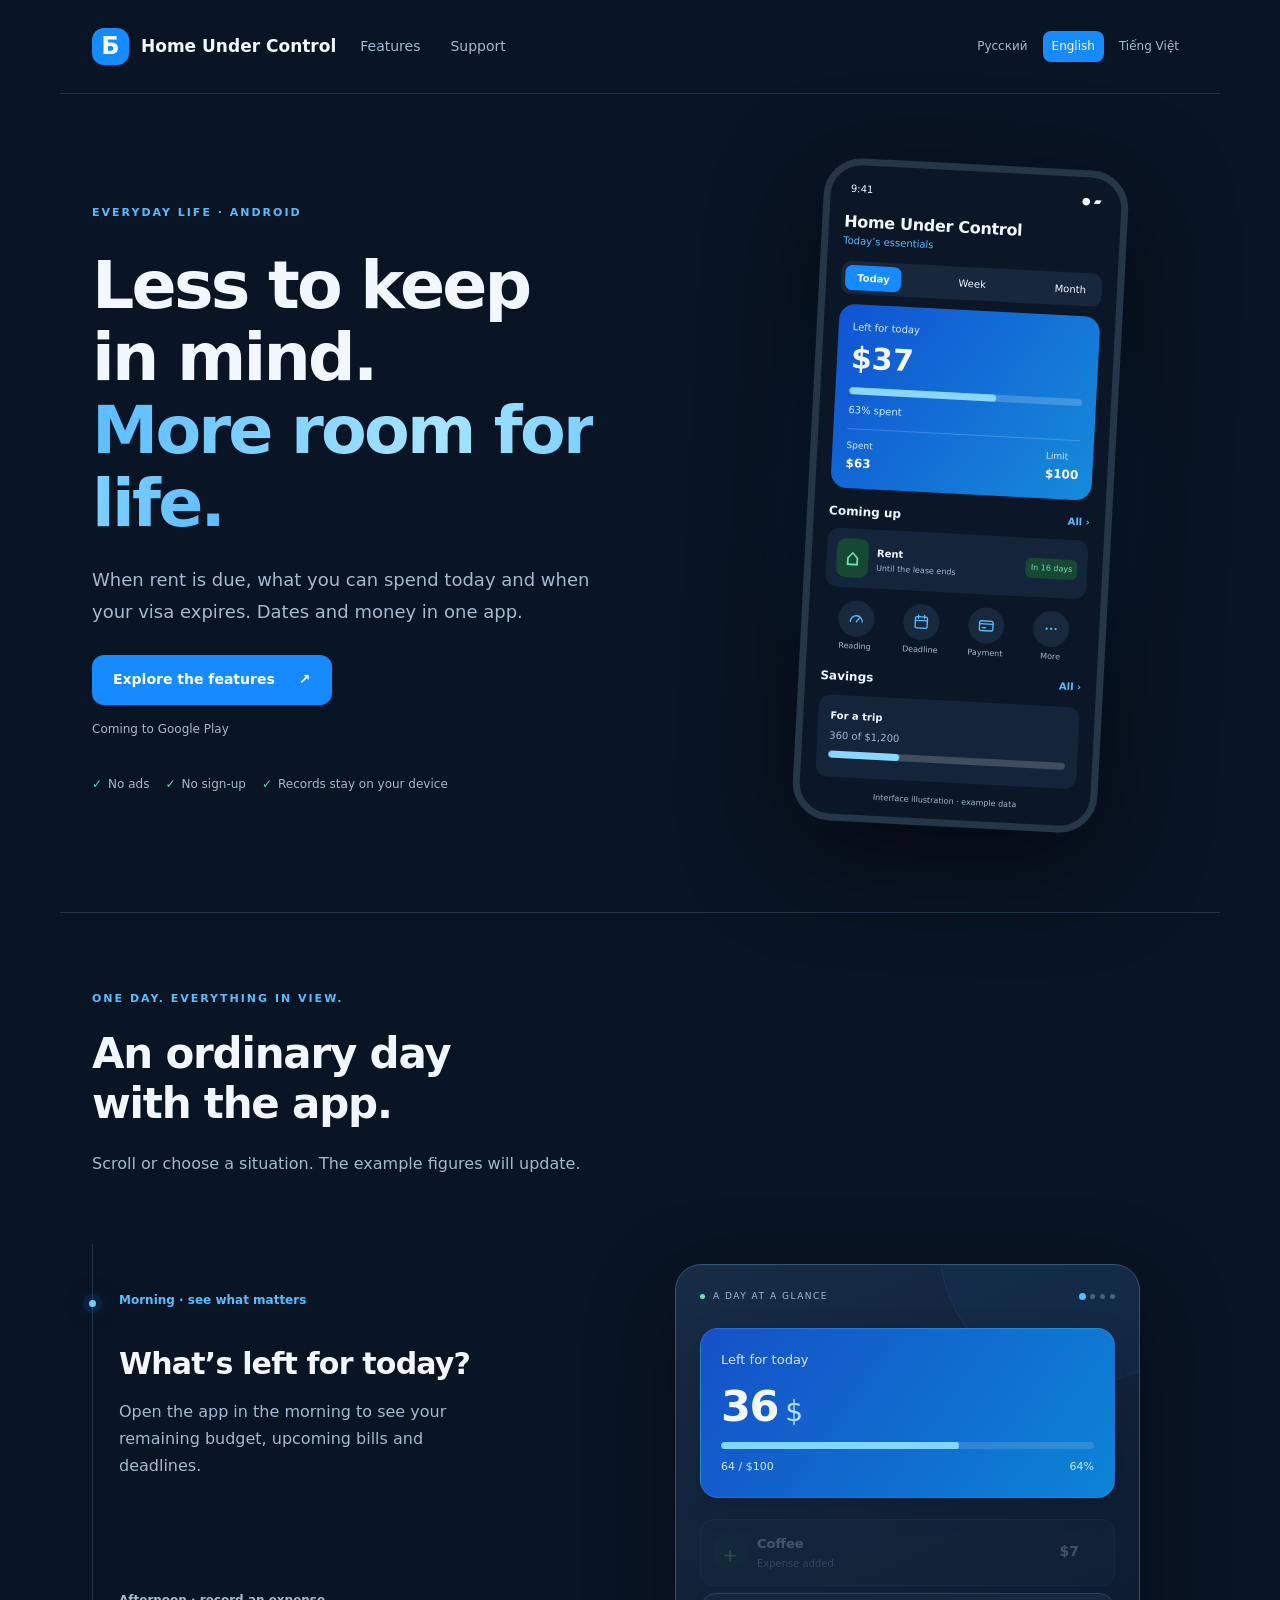
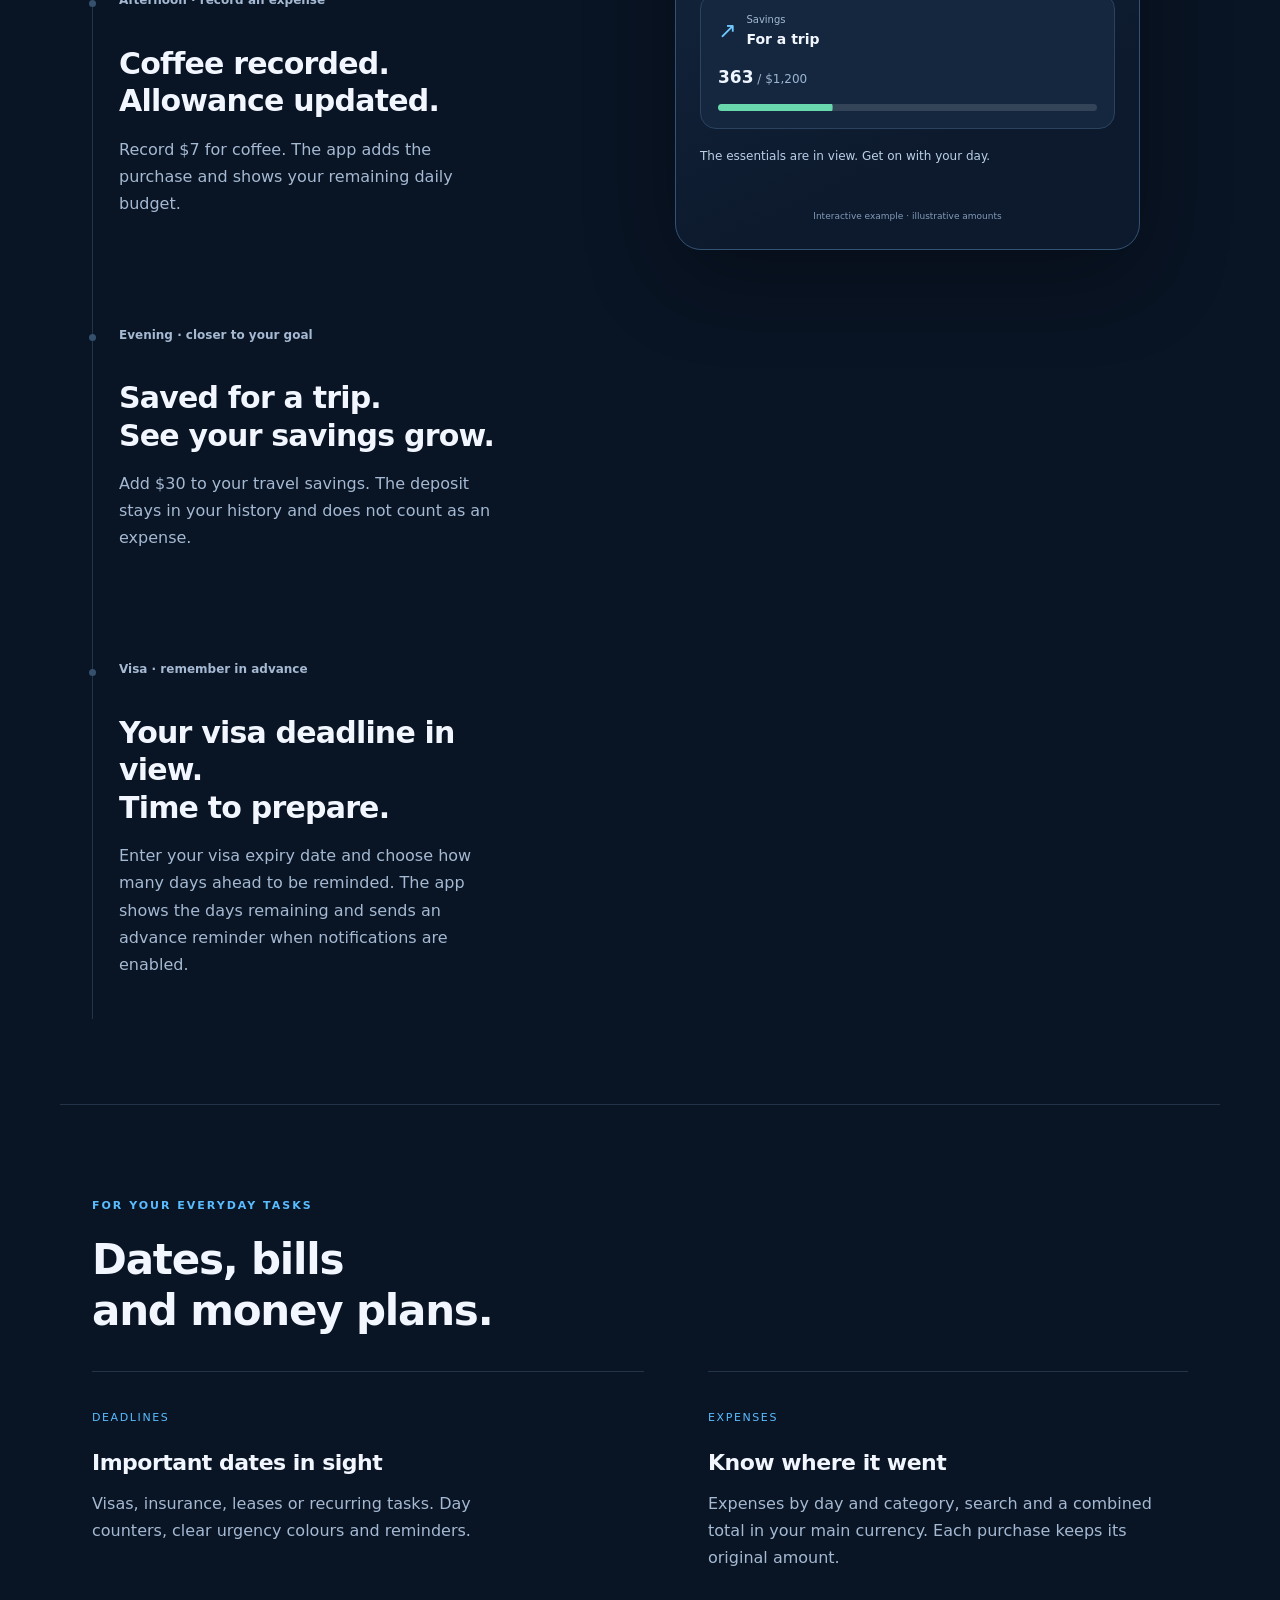
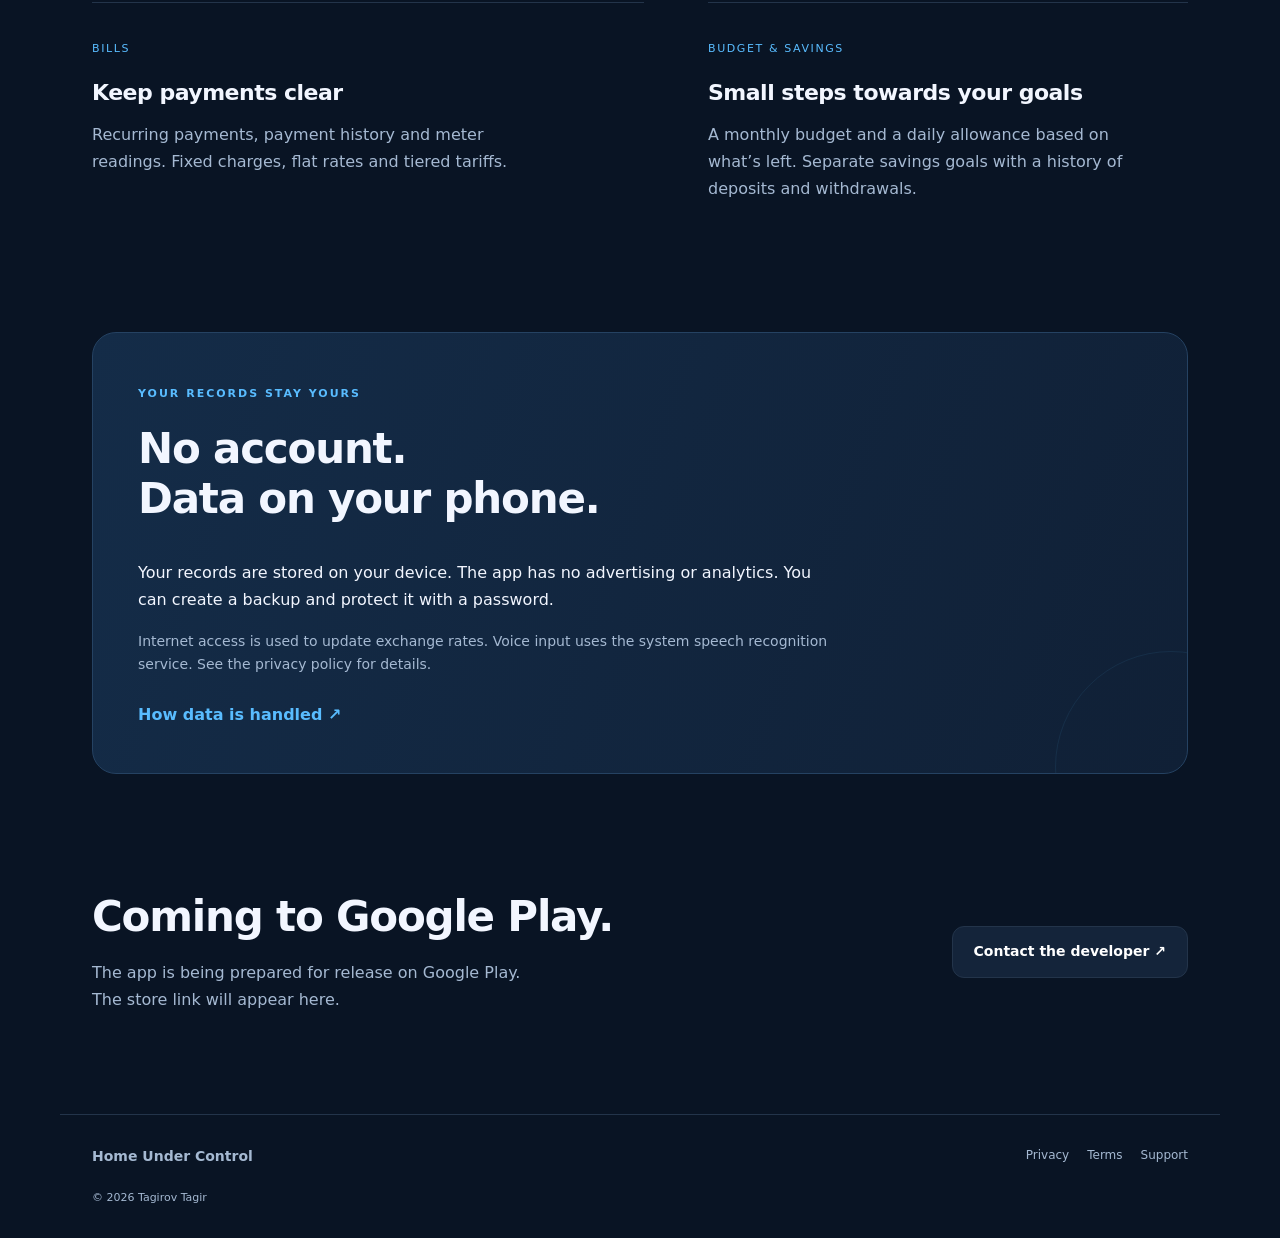
==== commit 7d444b6f: "Refine landing copy and motion while preserving the palette" ====
--- a/docs/en/index.html
+++ b/docs/en/index.html
@@ -1,32 +1,32 @@
-<!doctype html><html lang="en"><head><meta charset="utf-8"><meta name="viewport" content="width=device-width, initial-scale=1"><title>Deadlines, bills and expenses — Home Under Control</title><meta name="description" content="Deadlines, expenses, bills and savings in one Android app. The official Home Under Control website."><meta name="theme-color" content="#091424"><link rel="icon" href="../favicon.svg" type="image/svg+xml"><link rel="stylesheet" href="../style.css"><link rel="stylesheet" href="../motion.css?v=visa1"><script src="../motion.js?v=currency1" defer></script><link rel="canonical" href="https://evigr.github.io/byt-pod-kontrolem-site/en/"><link rel="alternate" hreflang="ru" href="https://evigr.github.io/byt-pod-kontrolem-site/"><link rel="alternate" hreflang="en" href="https://evigr.github.io/byt-pod-kontrolem-site/en/"><link rel="alternate" hreflang="vi" href="https://evigr.github.io/byt-pod-kontrolem-site/vi/"><link rel="alternate" hreflang="x-default" href="https://evigr.github.io/byt-pod-kontrolem-site/"></head><body><header><a class="brand" href="./"><span class="logo">Б</span> Home Under Control</a><nav aria-label="Main navigation"><a href="./#features">Features</a><a href="support.html">Support</a></nav><nav class="languages" aria-label="Website language"><a href="../index.html" lang="ru" hreflang="ru">Русский</a><a href="../en/index.html" lang="en" hreflang="en" aria-current="page">English</a><a href="../vi/index.html" lang="vi" hreflang="vi">Tiếng Việt</a></nav></header><main class=""><section class="hero"><div><span class="eyebrow">EVERYDAY LIFE · ANDROID</span><h1>Less to keep<br>in mind.<br><em>More room for life.</em></h1><p class="lead">Rent, bills, expenses and important dates, all in one calm place. Home Under Control helps you see what’s coming up and understand where your money goes.</p><div class="actions"><a class="button" href="#features">Explore the features <span>↗</span></a><span class="release">Coming to Google Play</span></div><div class="trust"><span>No ads</span><span>No sign-up</span><span>Records stay on your device</span></div></div><div class="phone-wrap"><div class="halo"></div><div class="phone" aria-label="Interface illustration with example data"><div class="phone-top"><span>9:41</span><span>● ▰</span></div><h2>Home Under Control</h2><p class="phone-date">The essentials, together</p><div class="tabs"><b>Today</b><span>Week</span><span>Month</span></div><div class="balance"><small>Left for today</small><strong>$37</strong><div class="track"><i></i></div><small>63% spent</small><div class="twocol"><span>Spent<b>$63</b></span><span>Limit<b>$100</b></span></div></div><div class="mini-title">Coming up <span>All ›</span></div><div class="mini-row"><span class="symbol">⌂</span><div><b>Rent</b><small>Until the lease ends</small></div><span class="pill">In 16 days</span></div><div class="quick"><span><svg viewbox="0 0 24 24" aria-hidden="true"><path d="M4 16a8 8 0 1 1 16 0"></path><path d="M12 16l4-5"></path></svg><small>Reading</small></span><span><svg viewbox="0 0 24 24" aria-hidden="true"><rect x="4" y="5" width="16" height="15" rx="2"></rect><path d="M4 10h16M8 3v4M16 3v4"></path></svg><small>Deadline</small></span><span><svg viewbox="0 0 24 24" aria-hidden="true"><rect x="3" y="6" width="18" height="13" rx="2"></rect><path d="M3 10h18M7 15h4"></path></svg><small>Payment</small></span><span><svg viewbox="0 0 24 24" aria-hidden="true"><path class="dots" d="M6 12h.01M12 12h.01M18 12h.01"></path></svg><small>More</small></span></div><div class="mini-title">Savings <span>All ›</span></div><div class="saving"><b>For a trip</b><p>360 of $1,200</p><div class="track"><i style="width:30%"></i></div></div><p class="demo-label">Interface illustration · example data</p></div></div></section>
+<!doctype html><html lang="en"><head><meta charset="utf-8"><meta name="viewport" content="width=device-width, initial-scale=1"><title>Deadlines, bills and expenses - Home Under Control</title><meta name="description" content="Deadlines, expenses, bills and savings in one Android app. The official Home Under Control website."><meta name="theme-color" content="#091424"><link rel="icon" href="../favicon.svg" type="image/svg+xml"><link rel="stylesheet" href="../style.css"><link rel="stylesheet" href="../motion.css?v=refined2"><script src="../motion.js?v=refined2" defer></script><link rel="canonical" href="https://evigr.github.io/byt-pod-kontrolem-site/en/"><link rel="alternate" hreflang="ru" href="https://evigr.github.io/byt-pod-kontrolem-site/"><link rel="alternate" hreflang="en" href="https://evigr.github.io/byt-pod-kontrolem-site/en/"><link rel="alternate" hreflang="vi" href="https://evigr.github.io/byt-pod-kontrolem-site/vi/"><link rel="alternate" hreflang="x-default" href="https://evigr.github.io/byt-pod-kontrolem-site/"></head><body><header><a class="brand" href="./"><span class="logo">Б</span> Home Under Control</a><nav aria-label="Main navigation"><a href="./#features">Features</a><a href="support.html">Support</a></nav><nav class="languages" aria-label="Website language"><a href="../index.html" lang="ru" hreflang="ru">Русский</a><a href="../en/index.html" lang="en" hreflang="en" aria-current="page">English</a><a href="../vi/index.html" lang="vi" hreflang="vi">Tiếng Việt</a></nav></header><main class=""><section class="hero"><div><span class="eyebrow">EVERYDAY LIFE · ANDROID</span><h1>Less to keep<br>in mind.<br><em>More room for life.</em></h1><p class="lead">When rent is due, what you can spend today and when your visa expires. Dates and money in one app.</p><div class="actions"><a class="button" href="#features">Explore the features <span>↗</span></a><span class="release">Coming to Google Play</span></div><div class="trust"><span>No ads</span><span>No sign-up</span><span>Records stay on your device</span></div></div><div class="phone-wrap"><div class="halo"></div><div class="phone" aria-label="Interface illustration with example data"><div class="phone-top"><span>9:41</span><span>● ▰</span></div><h2>Home Under Control</h2><p class="phone-date">Today’s essentials</p><div class="tabs"><b>Today</b><span>Week</span><span>Month</span></div><div class="balance"><small>Left for today</small><strong>$37</strong><div class="track"><i></i></div><small>63% spent</small><div class="twocol"><span>Spent<b>$63</b></span><span>Limit<b>$100</b></span></div></div><div class="mini-title">Coming up <span>All ›</span></div><div class="mini-row"><span class="symbol">⌂</span><div><b>Rent</b><small>Until the lease ends</small></div><span class="pill">In 16 days</span></div><div class="quick"><span><svg viewbox="0 0 24 24" aria-hidden="true"><path d="M4 16a8 8 0 1 1 16 0"></path><path d="M12 16l4-5"></path></svg><small>Reading</small></span><span><svg viewbox="0 0 24 24" aria-hidden="true"><rect x="4" y="5" width="16" height="15" rx="2"></rect><path d="M4 10h16M8 3v4M16 3v4"></path></svg><small>Deadline</small></span><span><svg viewbox="0 0 24 24" aria-hidden="true"><rect x="3" y="6" width="18" height="13" rx="2"></rect><path d="M3 10h18M7 15h4"></path></svg><small>Payment</small></span><span><svg viewbox="0 0 24 24" aria-hidden="true"><path class="dots" d="M6 12h.01M12 12h.01M18 12h.01"></path></svg><small>More</small></span></div><div class="mini-title">Savings <span>All ›</span></div><div class="saving"><b>For a trip</b><p>360 of $1,200</p><div class="track"><i style="width:30%"></i></div></div><p class="demo-label">Interface illustration · example data</p></div></div></section>
 
 <section class="story" aria-labelledby="story-heading">
   <div class="story-heading reveal"><span class="eyebrow">ONE DAY. EVERYTHING IN VIEW.</span>
-    <h2 id="story-heading">See how life<br>feels a little calmer.</h2>
-    <p>Scroll down. Let’s walk through an ordinary day.</p>
+    <h2 id="story-heading">An ordinary day<br>with the app.</h2>
+    <p>Scroll or choose a situation. The example figures will update.</p>
   </div>
   <div class="story-layout">
     <div class="story-steps">
       <article class="story-step" id="story-plan" data-step="0">
-        <button class="step-select" type="button" aria-pressed="true" data-select="0"><span class="step-number">01</span><span>Morning · see what matters</span></button>
-        <h3>A clearer start to the day.</h3><p>How much can you spend? When is the next bill due? The essentials are together, so you don’t have to remember everything.</p>
+        <button class="step-select" type="button" aria-pressed="true" data-select="0"><span>Morning · see what matters</span></button>
+        <h3>What’s left for today?</h3><p>Open the app in the morning to see your remaining budget, upcoming bills and deadlines.</p>
       </article>
       <article class="story-step" id="story-expense" data-step="1">
-        <button class="step-select" type="button" aria-pressed="false" data-select="1"><span class="step-number">02</span><span>Afternoon · record an expense</span></button>
-        <h3>Coffee recorded.<br>Allowance updated.</h3><p>Add $7 for coffee and instantly see what’s left for today. Clear figures instead of guesswork.</p>
+        <button class="step-select" type="button" aria-pressed="false" data-select="1"><span>Afternoon · record an expense</span></button>
+        <h3>Coffee recorded.<br>Allowance updated.</h3><p>Record $7 for coffee. The app adds the purchase and shows your remaining daily budget.</p>
       </article>
       <article class="story-step" id="story-saving" data-step="2">
-        <button class="step-select" type="button" aria-pressed="false" data-select="2"><span class="step-number">03</span><span>Evening · closer to your goal</span></button>
-        <h3>A big trip.<br>A small step today.</h3><p>Put aside $30 and your savings grow. It’s a savings contribution, so your expense total stays the same.</p>
+        <button class="step-select" type="button" aria-pressed="false" data-select="2"><span>Evening · closer to your goal</span></button>
+        <h3>Saved for a trip.<br>See your savings grow.</h3><p>Add $30 to your travel savings. The deposit stays in your history and does not count as an expense.</p>
       </article>
       <article class="story-step" id="story-visa" data-step="3">
-        <button class="step-select" type="button" aria-pressed="false" data-select="3"><span class="step-number">04</span><span>Visa · remember in advance</span></button>
-        <h3>Your visa deadline in view.<br>A reminder at the right time.</h3><p>Enter your visa expiry date and choose how many days ahead to be reminded. The app shows the days remaining and sends an advance reminder when notifications are enabled.</p>
+        <button class="step-select" type="button" aria-pressed="false" data-select="3"><span>Visa · remember in advance</span></button>
+        <h3>Your visa deadline in view.<br>Time to prepare.</h3><p>Enter your visa expiry date and choose how many days ahead to be reminded. The app shows the days remaining and sends an advance reminder when notifications are enabled.</p>
       </article>
     </div>
     <div class="story-stage" data-stage="0" data-money-scale="0.02">
       <div class="stage-orbit" aria-hidden="true"></div>
-      <div class="stage-top"><span class="stage-dot"></span><span>A DAY AT A GLANCE</span><span class="stage-pagination" aria-hidden="true">01 / 04</span></div>
+      <div class="stage-top"><span class="stage-dot"></span><span>A DAY AT A GLANCE</span><span class="stage-progress" aria-hidden="true"><i class="is-current"></i><i></i><i></i><i></i></span></div>
       <div class="stage-finances">
       <div class="stage-budget">
         <div class="stage-label">Left for today</div>
@@ -47,6 +47,6 @@
       <p class="stage-disclaimer">Interactive example · illustrative amounts</p>
     </div>
   </div>
-</section><section id="features" class="features"><div class="section-intro"><span class="eyebrow">ONE APP. EVERYDAY ESSENTIALS.</span><h2>Give everyday admin<br>less of your attention.</h2></div><div class="feature-grid"><article><span class="feature-no">01 / DEADLINES</span><h3>Important dates in sight</h3><p>Visas, insurance, leases or recurring tasks. Day counters, clear urgency colours and reminders.</p></article><article><span class="feature-no">02 / EXPENSES</span><h3>Know where it went</h3><p>Expenses by day and category, search and a combined total in your main currency. Each purchase keeps its original amount.</p></article><article><span class="feature-no">03 / BILLS</span><h3>Keep payments clear</h3><p>Recurring payments, payment history and meter readings. Fixed charges, flat rates and tiered tariffs.</p></article><article><span class="feature-no">04 / BUDGET &amp; SAVINGS</span><h3>Small steps towards your goals</h3><p>A monthly budget and a daily allowance based on what’s left. Separate savings goals with a history of deposits and withdrawals.</p></article></div></section>
-<section class="privacy-callout"><span class="eyebrow">YOUR RECORDS STAY YOURS</span><h2>No account.<br>No unnecessary noise.</h2><p>Your records are stored on your device. The app has no advertising or analytics. You can create a backup and protect it with a password.</p><p class="muted">Exchange-rate updates use the internet. Voice entry is available only when the app is in Russian and uses your device’s speech recognition service; see the privacy policy for details.</p><a class="text-link" href="privacy.html">How data is handled ↗</a></section>
-<section class="closing"><div><h2>Start with the essentials.</h2><p>The app is being prepared for release on Google Play.<br>The store link will appear here.</p></div><a class="button secondary" href="support.html">Contact the developer ↗</a></section></main><footer><a class="brand" href="./">Home Under Control</a><div><a href="privacy.html">Privacy</a><a href="terms.html">Terms</a><a href="support.html">Support</a></div><p>© 2026 Tagirov Tagir</p></footer></body></html>+</section><section id="features" class="features"><div class="section-intro"><span class="eyebrow">FOR YOUR EVERYDAY TASKS</span><h2>Dates, bills<br>and money plans.</h2></div><div class="feature-grid"><article><span class="feature-label">DEADLINES</span><h3>Important dates in sight</h3><p>Visas, insurance, leases or recurring tasks. Day counters, clear urgency colours and reminders.</p></article><article><span class="feature-label">EXPENSES</span><h3>Know where it went</h3><p>Expenses by day and category, search and a combined total in your main currency. Each purchase keeps its original amount.</p></article><article><span class="feature-label">BILLS</span><h3>Keep payments clear</h3><p>Recurring payments, payment history and meter readings. Fixed charges, flat rates and tiered tariffs.</p></article><article><span class="feature-label">BUDGET &amp; SAVINGS</span><h3>Small steps towards your goals</h3><p>A monthly budget and a daily allowance based on what’s left. Separate savings goals with a history of deposits and withdrawals.</p></article></div></section>
+<section class="privacy-callout"><span class="eyebrow">YOUR RECORDS STAY YOURS</span><h2>No account.<br>Data on your phone.</h2><p>Your records are stored on your device. The app has no advertising or analytics. You can create a backup and protect it with a password.</p><p class="muted">Internet access is used to update exchange rates. Voice input uses the system speech recognition service. See the privacy policy for details.</p><a class="text-link" href="privacy.html">How data is handled ↗</a></section>
+<section class="closing"><div><h2>Coming to Google Play.</h2><p>The app is being prepared for release on Google Play.<br>The store link will appear here.</p></div><a class="button secondary" href="support.html">Contact the developer ↗</a></section></main><footer><a class="brand" href="./">Home Under Control</a><div><a href="privacy.html">Privacy</a><a href="terms.html">Terms</a><a href="support.html">Support</a></div><p>© 2026 Tagirov Tagir</p></footer></body></html>
--- a/docs/style.css
+++ b/docs/style.css
@@ -1,4 +1,4 @@
-:root{color-scheme:dark;--bg:#091424;--panel:#14243a;--text:#f2f6ff;--muted:#a5b9d2;--blue:#59bcff;--line:#23344a}*{box-sizing:border-box}html{scroll-behavior:smooth;scroll-padding-top:30px}body{margin:0;background:var(--bg);color:var(--text);font:16px/1.7 system-ui,-apple-system,"Segoe UI",sans-serif}a{color:inherit;text-decoration:none}a:focus-visible,summary:focus-visible{outline:3px solid var(--blue);outline-offset:5px}header,main,footer{max-width:1160px;margin:auto}header{padding:28px 32px;display:flex;align-items:center;justify-content:space-between;border-bottom:1px solid var(--line)}.brand{font-size:17px;font-weight:750;display:flex;gap:12px;align-items:center}.logo{background:#168bff;border-radius:12px;width:37px;height:37px;text-align:center;font-size:24px;line-height:37px}nav{display:flex;gap:30px;font-size:14px;color:var(--muted)}nav a:hover,footer a:hover{color:var(--blue)}section{padding:85px 32px}.hero{display:grid;grid-template-columns:1.25fr 1fr;align-items:center;gap:72px;padding-top:70px}.eyebrow{font-size:11px;letter-spacing:2px;font-weight:750;color:var(--blue)}h1{font-size:clamp(42px,5.2vw,68px);line-height:1.09;letter-spacing:-2.8px;margin:25px 0}em{font-style:normal;color:var(--blue)}.lead{font-size:18px;color:var(--muted);max-width:530px;line-height:1.75}.actions{display:flex;flex-direction:column;align-items:flex-start;gap:14px;margin-top:28px}.button{display:inline-flex;align-items:center;gap:24px;background:#168bff;color:white;border-radius:12px;padding:13px 21px;font-size:14px;font-weight:700;overflow-wrap:anywhere}.button:hover{background:#0877dd}.release{font-size:12px;color:var(--muted)}.trust{display:flex;flex-wrap:wrap;gap:16px;margin-top:35px;font-size:12px;color:var(--muted)}.trust span:before{content:'✓';color:#69dda6;margin-right:6px}.phone-wrap{position:relative;display:flex;justify-content:center}.halo{position:absolute;inset:10% -20%;background:radial-gradient(ellipse,#0d55954a,transparent 68%);z-index:-1}.phone{width:305px;border:7px solid #263649;border-radius:38px;background:#0b1627;padding:15px 15px 12px;box-shadow:0 30px 100px #0008;transform:rotate(3deg)}.phone-top{display:flex;justify-content:space-between;font-size:10px;margin:0 5px 15px}.phone h2{font-size:16px;margin:0;letter-spacing:-.3px}.phone-date{font-size:10px;color:var(--blue);margin:1px 0 12px}.tabs{display:flex;justify-content:space-between;font-size:10px;background:#17273c;border-radius:10px;padding:4px;margin-bottom:10px}.tabs>*{padding:4px 12px}.tabs b{background:#168bff;border-radius:7px}.balance{background:linear-gradient(125deg,#1053d3,#168bd9);border-radius:16px;padding:14px}.balance small{display:block;font-size:10px;color:#d7eaff}.balance>strong{font-size:30px;line-height:1.5}.track{height:7px;border-radius:5px;background:#ffffff30;overflow:hidden;margin:7px 0}.track i{display:block;width:63%;height:100%;background:#8bd6ff;border-radius:5px}.twocol{display:flex;justify-content:space-between;border-top:1px solid #ffffff30;margin-top:10px;padding-top:9px;font-size:9px;color:#d7eaff}.twocol b{display:block;color:white;font-size:12px}.mini-title{display:flex;justify-content:space-between;font-size:12px;font-weight:750;margin:13px 0 7px}.mini-title span{font-size:10px;color:var(--blue)}.mini-row{display:flex;align-items:center;gap:8px;background:var(--panel);border-radius:12px;padding:10px}.symbol{font-size:23px;background:#174735;color:#72dfa8;border-radius:9px;width:32px;text-align:center}.mini-row b{font-size:10px;display:block}.mini-row small{font-size:8px;display:block;color:var(--muted)}.pill{margin-left:auto;white-space:nowrap;font-size:8px;background:#174735;color:#72dfa8;border-radius:6px;padding:3px 5px}.quick{display:flex;justify-content:space-around;margin:13px 0}.quick>span{background:#18293e;border-radius:50%;width:36px;height:36px;text-align:center;line-height:35px;color:var(--blue);font-size:20px}.quick small{display:block;font-size:8px;line-height:20px;color:var(--muted)}.saving{margin-top:8px;padding:12px;border-radius:12px;background:var(--panel);font-size:10px}.saving p{margin:3px 0;color:var(--muted)}.demo-label{font-size:8px;color:var(--muted);text-align:center;margin:12px 0 0}.features{border-top:1px solid var(--line)}h2{font-size:clamp(28px,3.6vw,42px);line-height:1.2;letter-spacing:-1.2px;margin:18px 0 35px}.feature-grid{display:grid;grid-template-columns:1fr 1fr;gap:0 48px}.feature-grid article{padding:25px 0;border-top:1px solid var(--line)}.feature-no{font-size:11px;letter-spacing:1.6px;color:var(--blue)}h3{font-size:22px;letter-spacing:-.5px;margin:14px 0 9px}.feature-grid p{color:var(--muted);max-width:450px;margin:0}.privacy-callout{background:linear-gradient(110deg,#142c48,#102036);border:1px solid #254262;border-radius:24px;margin:15px 32px;padding:45px}.privacy-callout p{max-width:700px}.muted{color:var(--muted);font-size:14px}.text-link{display:inline-block;color:var(--blue);font-weight:700;margin-top:10px}.closing{display:flex;justify-content:space-between;align-items:center;gap:35px}.closing h2{margin-bottom:15px}.closing p{color:var(--muted)}.secondary{background:var(--panel);border:1px solid var(--line);white-space:nowrap}footer{border-top:1px solid var(--line);padding:30px 32px;display:flex;flex-wrap:wrap;gap:20px;justify-content:space-between;color:var(--muted);font-size:12px}footer .brand{font-size:14px}footer>div{display:flex;flex-wrap:wrap;gap:18px}footer p{width:100%;margin:0;font-size:11px}.document{max-width:850px;padding:50px 32px 90px;overflow-wrap:anywhere}.document h1{font-size:38px;letter-spacing:-1px;line-height:1.2}.document h2{font-size:24px;margin:36px 0 12px;letter-spacing:-.4px}.document p,.document li{color:#bfcee0}.document li{margin-bottom:10px}.document a:not(.button){color:var(--blue)}.back{display:block;font-size:13px;margin-bottom:30px}details{border-bottom:1px solid var(--line);padding:17px 0}summary{cursor:pointer;font-weight:650}.document .button{margin:15px 0}@media(max-width:760px){header{padding:20px}.brand{font-size:14px;gap:8px}nav{gap:14px;font-size:12px}nav a:first-child{display:none}.hero{grid-template-columns:1fr;gap:45px;padding-top:45px}.hero h1{font-size:49px}.hero .lead{font-size:16px}.phone{transform:rotate(0)}section{padding:50px 22px}.feature-grid{grid-template-columns:1fr}.privacy-callout{margin:10px 18px;padding:28px}.closing{flex-direction:column;align-items:flex-start}.secondary{white-space:normal}footer{padding:26px 22px;flex-direction:column}.document{padding:35px 22px 60px}.document h1{font-size:30px;letter-spacing:-.5px}}@media(prefers-reduced-motion:reduce){html{scroll-behavior:auto}}
+:root{color-scheme:dark;--bg:#091424;--panel:#14243a;--text:#f2f6ff;--muted:#a5b9d2;--blue:#59bcff;--line:#23344a}*{box-sizing:border-box}html{scroll-behavior:smooth;scroll-padding-top:30px}body{margin:0;background:var(--bg);color:var(--text);font:16px/1.7 system-ui,-apple-system,"Segoe UI",sans-serif}a{color:inherit;text-decoration:none}a:focus-visible,summary:focus-visible{outline:3px solid var(--blue);outline-offset:5px}header,main,footer{max-width:1160px;margin:auto}header{padding:28px 32px;display:flex;align-items:center;justify-content:space-between;border-bottom:1px solid var(--line)}.brand{font-size:17px;font-weight:750;display:flex;gap:12px;align-items:center}.logo{background:#168bff;border-radius:12px;width:37px;height:37px;text-align:center;font-size:24px;line-height:37px}nav{display:flex;gap:30px;font-size:14px;color:var(--muted)}nav a:hover,footer a:hover{color:var(--blue)}section{padding:85px 32px}.hero{display:grid;grid-template-columns:1.25fr 1fr;align-items:center;gap:72px;padding-top:70px}.eyebrow{font-size:11px;letter-spacing:2px;font-weight:750;color:var(--blue)}h1{font-size:clamp(42px,5.2vw,68px);line-height:1.09;letter-spacing:-2.8px;margin:25px 0}em{font-style:normal;color:var(--blue)}.lead{font-size:18px;color:var(--muted);max-width:530px;line-height:1.75}.actions{display:flex;flex-direction:column;align-items:flex-start;gap:14px;margin-top:28px}.button{display:inline-flex;align-items:center;gap:24px;background:#168bff;color:white;border-radius:12px;padding:13px 21px;font-size:14px;font-weight:700;overflow-wrap:anywhere}.button:hover{background:#0877dd}.release{font-size:12px;color:var(--muted)}.trust{display:flex;flex-wrap:wrap;gap:16px;margin-top:35px;font-size:12px;color:var(--muted)}.trust span:before{content:'✓';color:#69dda6;margin-right:6px}.phone-wrap{position:relative;display:flex;justify-content:center}.halo{position:absolute;inset:10% -20%;background:radial-gradient(ellipse,#0d55954a,transparent 68%);z-index:-1}.phone{width:305px;border:7px solid #263649;border-radius:38px;background:#0b1627;padding:15px 15px 12px;box-shadow:0 30px 100px #0008;transform:rotate(3deg)}.phone-top{display:flex;justify-content:space-between;font-size:10px;margin:0 5px 15px}.phone h2{font-size:16px;margin:0;letter-spacing:-.3px}.phone-date{font-size:10px;color:var(--blue);margin:1px 0 12px}.tabs{display:flex;justify-content:space-between;font-size:10px;background:#17273c;border-radius:10px;padding:4px;margin-bottom:10px}.tabs>*{padding:4px 12px}.tabs b{background:#168bff;border-radius:7px}.balance{background:linear-gradient(125deg,#1053d3,#168bd9);border-radius:16px;padding:14px}.balance small{display:block;font-size:10px;color:#d7eaff}.balance>strong{font-size:30px;line-height:1.5}.track{height:7px;border-radius:5px;background:#ffffff30;overflow:hidden;margin:7px 0}.track i{display:block;width:63%;height:100%;background:#8bd6ff;border-radius:5px}.twocol{display:flex;justify-content:space-between;border-top:1px solid #ffffff30;margin-top:10px;padding-top:9px;font-size:9px;color:#d7eaff}.twocol b{display:block;color:white;font-size:12px}.mini-title{display:flex;justify-content:space-between;font-size:12px;font-weight:750;margin:13px 0 7px}.mini-title span{font-size:10px;color:var(--blue)}.mini-row{display:flex;align-items:center;gap:8px;background:var(--panel);border-radius:12px;padding:10px}.symbol{font-size:23px;background:#174735;color:#72dfa8;border-radius:9px;width:32px;text-align:center}.mini-row b{font-size:10px;display:block}.mini-row small{font-size:8px;display:block;color:var(--muted)}.pill{margin-left:auto;white-space:nowrap;font-size:8px;background:#174735;color:#72dfa8;border-radius:6px;padding:3px 5px}.quick{display:flex;justify-content:space-around;margin:13px 0}.quick>span{background:#18293e;border-radius:50%;width:36px;height:36px;text-align:center;line-height:35px;color:var(--blue);font-size:20px}.quick small{display:block;font-size:8px;line-height:20px;color:var(--muted)}.saving{margin-top:8px;padding:12px;border-radius:12px;background:var(--panel);font-size:10px}.saving p{margin:3px 0;color:var(--muted)}.demo-label{font-size:8px;color:var(--muted);text-align:center;margin:12px 0 0}.features{border-top:1px solid var(--line)}h2{font-size:clamp(28px,3.6vw,42px);line-height:1.2;letter-spacing:-1.2px;margin:18px 0 35px}.feature-grid{display:grid;grid-template-columns:1fr 1fr;gap:0 48px}.feature-grid article{padding:25px 0;border-top:1px solid var(--line)}.feature-label{font-size:11px;letter-spacing:1.6px;color:var(--blue)}h3{font-size:22px;letter-spacing:-.5px;margin:14px 0 9px}.feature-grid p{color:var(--muted);max-width:450px;margin:0}.privacy-callout{background:linear-gradient(110deg,#142c48,#102036);border:1px solid #254262;border-radius:24px;margin:15px 32px;padding:45px}.privacy-callout p{max-width:700px}.muted{color:var(--muted);font-size:14px}.text-link{display:inline-block;color:var(--blue);font-weight:700;margin-top:10px}.closing{display:flex;justify-content:space-between;align-items:center;gap:35px}.closing h2{margin-bottom:15px}.closing p{color:var(--muted)}.secondary{background:var(--panel);border:1px solid var(--line);white-space:nowrap}footer{border-top:1px solid var(--line);padding:30px 32px;display:flex;flex-wrap:wrap;gap:20px;justify-content:space-between;color:var(--muted);font-size:12px}footer .brand{font-size:14px}footer>div{display:flex;flex-wrap:wrap;gap:18px}footer p{width:100%;margin:0;font-size:11px}.document{max-width:850px;padding:50px 32px 90px;overflow-wrap:anywhere}.document h1{font-size:38px;letter-spacing:-1px;line-height:1.2}.document h2{font-size:24px;margin:36px 0 12px;letter-spacing:-.4px}.document p,.document li{color:#bfcee0}.document li{margin-bottom:10px}.document a:not(.button){color:var(--blue)}.back{display:block;font-size:13px;margin-bottom:30px}details{border-bottom:1px solid var(--line);padding:17px 0}summary{cursor:pointer;font-weight:650}.document .button{margin:15px 0}@media(max-width:760px){header{padding:20px}.brand{font-size:14px;gap:8px}nav{gap:14px;font-size:12px}nav a:first-child{display:none}.hero{grid-template-columns:1fr;gap:45px;padding-top:45px}.hero h1{font-size:49px}.hero .lead{font-size:16px}.phone{transform:rotate(0)}section{padding:50px 22px}.feature-grid{grid-template-columns:1fr}.privacy-callout{margin:10px 18px;padding:28px}.closing{flex-direction:column;align-items:flex-start}.secondary{white-space:normal}footer{padding:26px 22px;flex-direction:column}.document{padding:35px 22px 60px}.document h1{font-size:30px;letter-spacing:-.5px}}@media(prefers-reduced-motion:reduce){html{scroll-behavior:auto}}
 
 body{overflow-x:clip}
 
--- a/docs/motion.css
+++ b/docs/motion.css
@@ -1,4 +1,20 @@
 /* Motion is decorative; no content requires JavaScript to become readable. */
-.button{transition:background .2s,transform .2s,box-shadow .2s}.button:hover{transform:translateY(-3px);box-shadow:0 12px 32px #168bff28}.languages a{transition:background .2s}.hero h1 em{background:linear-gradient(100deg,#5abcff,#a6e4ff 55%,#5abcff);background-clip:text;-webkit-background-clip:text;color:transparent}.hero .phone{animation:phone-arrive 1.1s cubic-bezier(.2,.7,.2,1) both}.hero h1{animation:copy-arrive .85s ease-out both}.hero .lead,.hero .actions,.hero .trust{animation:copy-arrive .85s .14s ease-out both}.phone-wrap .halo{background:radial-gradient(ellipse,#168bff30,transparent 67%)}.hero .balance .track i{transform-origin:left;animation:fill-arrive 1.1s .35s cubic-bezier(.2,.7,.2,1) both}.hero .saving .track i{transform-origin:left;animation:fill-arrive 1.1s .6s ease both}.motion-ready{opacity:0;transform:translateY(25px);transition:opacity .7s ease,transform .7s cubic-bezier(.2,.7,.2,1)}.motion-ready.is-visible{opacity:1;transform:none}.feature-grid article:nth-child(even){transition-delay:.08s}.feature-grid article{transition:opacity .7s,transform .7s,border-color .2s}.feature-grid article:hover{border-color:#59bcff90}.story{border-top:1px solid var(--line);position:relative;padding-top:70px}.story-heading p{color:var(--muted);margin-top:-14px}.story-layout{display:grid;grid-template-columns:1fr 1fr;gap:70px;position:relative;align-items:start}.story-steps{padding-top:50px}.story-step{min-height:370px;padding:35px 0 70px 26px;border-left:1px solid #23344a;position:relative;scroll-margin-top:120px}.story-step:before{content:'';position:absolute;left:-4px;top:56px;width:7px;height:7px;border-radius:50%;background:#35506d;transition:background .3s,box-shadow .3s}.story-step.is-active:before{background:#70cdff;box-shadow:0 0 0 6px #168bff1a,0 0 22px #168bff90}.story-step h3{font-size:30px;line-height:1.25;margin:22px 0 15px;letter-spacing:-.8px}.story-step p{color:var(--muted);max-width:375px;font-size:16px}.step-select{font:inherit;font-size:12px;font-weight:650;display:flex;align-items:center;gap:12px;border:0;background:none;color:var(--muted);padding:0;min-height:44px;text-align:left;cursor:pointer}.step-select[aria-pressed=true]{color:var(--blue)}.step-select:focus-visible{outline:2px solid var(--blue);outline-offset:6px;border-radius:6px}.step-number{font-variant-numeric:tabular-nums;font-size:11px;letter-spacing:1px;color:var(--blue)}.story-stage{position:sticky;top:45px;isolation:isolate;max-width:465px;width:100%;border:1px solid #345272;border-radius:26px;background:linear-gradient(155deg,#172c46,#0d1a2e 75%);padding:24px;box-shadow:0 25px 90px #0005;margin-top:70px;overflow:hidden}.stage-orbit{position:absolute;width:280px;height:280px;border-radius:50%;background:#168bff0d;border:1px solid #59bcff12;right:-80px;top:-160px;z-index:-1}.stage-top{display:flex;align-items:center;gap:8px;font-size:9px;letter-spacing:1.5px;color:#9fbbd8;margin-bottom:24px}.stage-dot{width:5px;height:5px;background:#77dfa8;border-radius:50%}.stage-pagination{margin-left:auto;font-variant-numeric:tabular-nums;color:#59bcff}.stage-budget{background:linear-gradient(125deg,#1551c7,#0c84d6);border:1px solid #ffffff18;border-radius:18px;padding:20px;box-shadow:0 8px 30px #0002;position:relative;overflow:hidden}.stage-label{font-size:13px;color:#d1e6ff}.stage-amount{font-size:43px;font-weight:800;letter-spacing:-1.5px;line-height:1.65;font-variant-numeric:tabular-nums}.stage-amount>span:last-child{font-size:28px;color:#b7ddff;font-weight:500}.stage-track{height:7px;border-radius:8px;background:#ffffff22;overflow:hidden}.stage-track i{display:block;background:#83d7ff;height:100%;border-radius:8px}.stage-budget-foot{display:flex;justify-content:space-between;color:#cfebff;font-size:11px;margin-top:9px;font-variant-numeric:tabular-nums}.stage-receipt{display:flex;align-items:center;gap:11px;padding:13px;margin:14px 0;border:1px solid #30506e;border-radius:13px;background:#1b3048;opacity:.24;transform:translateY(7px);transition:opacity .5s,transform .5s,border-color .5s}.stage-receipt div{flex:1}.stage-receipt b{font-size:13px;display:block}.stage-receipt small{font-size:10px;color:#a5b9d2;display:block}.stage-receipt strong{font-size:14px;font-variant-numeric:tabular-nums}.receipt-icon{color:#7dd9b0;background:#193f39;border-radius:10px;width:32px;height:32px;display:grid;place-items:center;font-size:22px}.receipt-check{font-size:13px;color:#80dfb0;opacity:0;transform:scale(.5);transition:opacity .4s,transform .4s}.story-stage[data-stage="1"] .stage-receipt,.story-stage[data-stage="2"] .stage-receipt{opacity:1;transform:none;border-color:#46816c}.story-stage[data-stage="1"] .receipt-check,.story-stage[data-stage="2"] .receipt-check{opacity:1;transform:scale(1)}.stage-saving{padding:17px;border:1px solid #2b435e;border-radius:16px;background:#14273f;transition:border-color .4s,box-shadow .4s}.stage-saving-title{display:flex;align-items:center;gap:10px}.saving-icon{font-size:22px;color:#70caff}.stage-saving-title div{flex:1;min-width:0}.stage-saving-title small{display:block;color:var(--muted);font-size:10px}.stage-saving-title b{display:block;font-size:14px}.saving-gain{font-size:11px;color:#83e3b5;background:#1a443a;padding:3px 7px;border-radius:6px;opacity:0;transform:translateY(5px);transition:opacity .5s,transform .5s;white-space:nowrap}.story-stage[data-stage="2"] .saving-gain{opacity:1;transform:none}.story-stage[data-stage="2"] .stage-saving{border-color:#3e8671;box-shadow:0 0 35px #5cd6ad0b}.stage-saving p{font-size:12px;color:#9cb5d2;margin:12px 0}.stage-saving p strong{color:#eef5ff;font-size:17px;font-variant-numeric:tabular-nums}.stage-saving .stage-track i{background:#68d7ad}.stage-caption{min-height:60px;margin-top:18px;font-size:12px;line-height:1.6;color:#bad0e7}.stage-caption [hidden]{display:none}.stage-disclaimer{font-size:9px;color:#829bb6;text-align:center;margin:2px 0 0}.privacy-callout{position:relative;overflow:hidden}.privacy-callout:after{content:'';position:absolute;width:230px;height:230px;border:1px solid #59bcff15;border-radius:50%;right:-100px;bottom:-110px;pointer-events:none}@keyframes copy-arrive{from{opacity:0;transform:translateY(18px)}to{opacity:1;transform:none}}@keyframes phone-arrive{from{opacity:0;transform:translateY(26px) rotate(6deg)}to{opacity:1;transform:translateY(0) rotate(3deg)}}@keyframes fill-arrive{from{transform:scaleX(.08)}to{transform:scaleX(1)}}@media(max-width:760px){.hero .phone{animation-name:copy-arrive}.story{padding-top:45px}.story-layout{display:flex;flex-direction:column;gap:0}.story-stage{order:-1;top:10px;z-index:3;margin:18px auto 0;padding:16px;border-radius:20px;max-width:400px;box-shadow:0 20px 50px #0009}.stage-top{margin-bottom:12px}.stage-budget{padding:13px 16px}.stage-amount{font-size:31px;line-height:1.4}.stage-amount>span:last-child{font-size:22px}.stage-receipt{padding:8px 10px;margin:9px 0}.stage-saving{padding:11px 14px}.stage-saving p{margin:6px 0}.stage-caption{min-height:36px;margin-top:10px;font-size:11px}.stage-disclaimer{font-size:8px}.story-steps{padding-top:20px;width:100%}.story-step{min-height:340px;padding:35px 0 80px 20px}.story-step h3{font-size:27px}.story-step p{font-size:15px}.story-step:last-child{min-height:300px;padding-bottom:25px}.story-heading h2{font-size:32px}.story-stage[data-stage="0"] .stage-receipt{opacity:.35}}@media(prefers-reduced-motion:reduce){*,*:before,*:after{animation:none!important;transition:none!important;scroll-behavior:auto!important}.motion-ready{opacity:1;transform:none}.hero .phone{transform:rotate(3deg)}.stage-receipt{transform:none}.saving-gain{transform:none}}@media(max-width:760px) and (prefers-reduced-motion:reduce){.hero .phone{transform:none}}@media(max-height:650px) and (max-width:760px){.story-stage{position:relative;top:auto}.story-step{min-height:220px}}
+.button{transition:background .2s,transform .2s,box-shadow .2s}.button:hover{transform:translateY(-3px);box-shadow:0 12px 32px #168bff28}.languages a{transition:background .2s}.hero h1 em{background:linear-gradient(100deg,#5abcff,#a6e4ff 55%,#5abcff);background-clip:text;-webkit-background-clip:text;color:transparent}.hero .phone{animation:phone-arrive 1.1s cubic-bezier(.2,.7,.2,1) both}.hero h1{animation:copy-arrive .85s ease-out both}.hero .lead,.hero .actions,.hero .trust{animation:copy-arrive .85s .14s ease-out both}.phone-wrap .halo{background:radial-gradient(ellipse,#168bff30,transparent 67%)}.hero .balance .track i{transform-origin:left;animation:fill-arrive 1.1s .35s cubic-bezier(.2,.7,.2,1) both}.hero .saving .track i{transform-origin:left;animation:fill-arrive 1.1s .6s ease both}.motion-ready{opacity:0;transform:translateY(25px);transition:opacity .7s ease,transform .7s cubic-bezier(.2,.7,.2,1)}.motion-ready.is-visible{opacity:1;transform:none}.feature-grid article:nth-child(even){transition-delay:.08s}.feature-grid article{transition:opacity .7s,transform .7s,border-color .2s}.feature-grid article:hover{border-color:#59bcff90}.story{border-top:1px solid var(--line);position:relative;padding-top:70px}.story-heading p{color:var(--muted);margin-top:-14px}.story-layout{display:grid;grid-template-columns:1fr 1fr;gap:70px;position:relative;align-items:start}.story-steps{padding-top:50px}.story-step{min-height:370px;padding:35px 0 70px 26px;border-left:1px solid #23344a;position:relative;scroll-margin-top:120px}.story-step:before{content:'';position:absolute;left:-4px;top:56px;width:7px;height:7px;border-radius:50%;background:#35506d;transition:background .3s,box-shadow .3s}.story-step.is-active:before{background:#70cdff;box-shadow:0 0 0 6px #168bff1a,0 0 22px #168bff90}.story-step h3{font-size:30px;line-height:1.25;margin:22px 0 15px;letter-spacing:-.8px}.story-step p{color:var(--muted);max-width:375px;font-size:16px}.step-select{font:inherit;font-size:12px;font-weight:650;display:flex;align-items:center;gap:12px;border:0;background:none;color:var(--muted);padding:0;min-height:44px;text-align:left;cursor:pointer}.step-select[aria-pressed=true]{color:var(--blue)}.step-select:focus-visible{outline:2px solid var(--blue);outline-offset:6px;border-radius:6px}.story-stage{position:sticky;top:45px;isolation:isolate;max-width:465px;width:100%;border:1px solid #345272;border-radius:26px;background:linear-gradient(155deg,#172c46,#0d1a2e 75%);padding:24px;box-shadow:0 25px 90px #0005;margin-top:70px;overflow:hidden}.stage-orbit{position:absolute;width:280px;height:280px;border-radius:50%;background:#168bff0d;border:1px solid #59bcff12;right:-80px;top:-160px;z-index:-1}.stage-top{display:flex;align-items:center;gap:8px;font-size:9px;letter-spacing:1.5px;color:#9fbbd8;margin-bottom:24px}.stage-dot{width:5px;height:5px;background:#77dfa8;border-radius:50%}.stage-budget{background:linear-gradient(125deg,#1551c7,#0c84d6);border:1px solid #ffffff18;border-radius:18px;padding:20px;box-shadow:0 8px 30px #0002;position:relative;overflow:hidden}.stage-label{font-size:13px;color:#d1e6ff}.stage-amount{font-size:43px;font-weight:800;letter-spacing:-1.5px;line-height:1.65;font-variant-numeric:tabular-nums}.stage-amount>span:last-child{font-size:28px;color:#b7ddff;font-weight:500}.stage-track{height:7px;border-radius:8px;background:#ffffff22;overflow:hidden}.stage-track i{display:block;background:#83d7ff;height:100%;border-radius:8px}.stage-budget-foot{display:flex;justify-content:space-between;color:#cfebff;font-size:11px;margin-top:9px;font-variant-numeric:tabular-nums}.stage-receipt{display:flex;align-items:center;gap:11px;padding:13px;margin:14px 0;border:1px solid #30506e;border-radius:13px;background:#1b3048;opacity:.24;transform:translateY(7px);transition:opacity .5s,transform .5s,border-color .5s}.stage-receipt div{flex:1}.stage-receipt b{font-size:13px;display:block}.stage-receipt small{font-size:10px;color:#a5b9d2;display:block}.stage-receipt strong{font-size:14px;font-variant-numeric:tabular-nums}.receipt-icon{color:#7dd9b0;background:#193f39;border-radius:10px;width:32px;height:32px;display:grid;place-items:center;font-size:22px}.receipt-check{font-size:13px;color:#80dfb0;opacity:0;transform:scale(.5);transition:opacity .4s,transform .4s}.story-stage[data-stage="1"] .stage-receipt,.story-stage[data-stage="2"] .stage-receipt{opacity:1;transform:none;border-color:#46816c}.story-stage[data-stage="1"] .receipt-check,.story-stage[data-stage="2"] .receipt-check{opacity:1;transform:scale(1)}.stage-saving{padding:17px;border:1px solid #2b435e;border-radius:16px;background:#14273f;transition:border-color .4s,box-shadow .4s}.stage-saving-title{display:flex;align-items:center;gap:10px}.saving-icon{font-size:22px;color:#70caff}.stage-saving-title div{flex:1;min-width:0}.stage-saving-title small{display:block;color:var(--muted);font-size:10px}.stage-saving-title b{display:block;font-size:14px}.saving-gain{font-size:11px;color:#83e3b5;background:#1a443a;padding:3px 7px;border-radius:6px;opacity:0;transform:translateY(5px);transition:opacity .5s,transform .5s;white-space:nowrap}.story-stage[data-stage="2"] .saving-gain{opacity:1;transform:none}.story-stage[data-stage="2"] .stage-saving{border-color:#3e8671;box-shadow:0 0 35px #5cd6ad0b}.stage-saving p{font-size:12px;color:#9cb5d2;margin:12px 0}.stage-saving p strong{color:#eef5ff;font-size:17px;font-variant-numeric:tabular-nums}.stage-saving .stage-track i{background:#68d7ad}.stage-caption{min-height:60px;margin-top:18px;font-size:12px;line-height:1.6;color:#bad0e7}.stage-caption [hidden]{display:none}.stage-disclaimer{font-size:9px;color:#829bb6;text-align:center;margin:2px 0 0}.privacy-callout{position:relative;overflow:hidden}.privacy-callout:after{content:'';position:absolute;width:230px;height:230px;border:1px solid #59bcff15;border-radius:50%;right:-100px;bottom:-110px;pointer-events:none}@keyframes copy-arrive{from{opacity:0;transform:translateY(18px)}to{opacity:1;transform:none}}@keyframes phone-arrive{from{opacity:0;transform:translateY(26px) rotate(6deg)}to{opacity:1;transform:translateY(0) rotate(3deg)}}@keyframes fill-arrive{from{transform:scaleX(.08)}to{transform:scaleX(1)}}@media(max-width:760px){.hero .phone{animation-name:copy-arrive}.story{padding-top:45px}.story-layout{display:flex;flex-direction:column;gap:0}.story-stage{order:-1;top:10px;z-index:3;margin:18px auto 0;padding:16px;border-radius:20px;max-width:400px;box-shadow:0 20px 50px #0009}.stage-top{margin-bottom:12px}.stage-budget{padding:13px 16px}.stage-amount{font-size:31px;line-height:1.4}.stage-amount>span:last-child{font-size:22px}.stage-receipt{padding:8px 10px;margin:9px 0}.stage-saving{padding:11px 14px}.stage-saving p{margin:6px 0}.stage-caption{min-height:36px;margin-top:10px;font-size:11px}.stage-disclaimer{font-size:8px}.story-steps{padding-top:20px;width:100%}.story-step{min-height:340px;padding:35px 0 80px 20px}.story-step h3{font-size:27px}.story-step p{font-size:15px}.story-step:last-child{min-height:300px;padding-bottom:25px}.story-heading h2{font-size:32px}.story-stage[data-stage="0"] .stage-receipt{opacity:.35}}@media(prefers-reduced-motion:reduce){*,*:before,*:after{animation:none!important;transition:none!important;scroll-behavior:auto!important}.motion-ready{opacity:1;transform:none}.hero .phone{transform:rotate(3deg)}.stage-receipt{transform:none}.saving-gain{transform:none}}@media(max-width:760px) and (prefers-reduced-motion:reduce){.hero .phone{transform:none}}@media(max-height:650px) and (max-width:760px){.story-stage{position:relative;top:auto}.story-step{min-height:220px}}
 @media(max-width:760px){.story-stage{padding:13px}.stage-top{margin-bottom:8px}.stage-budget{padding:10px 14px}.stage-label{font-size:11px}.stage-amount{font-size:28px;line-height:1.3}.stage-receipt{padding:6px 9px;margin:7px 0}.receipt-icon{width:26px;height:26px;font-size:19px}.stage-saving{padding:9px 12px}.stage-saving-title b{font-size:12px}.stage-saving-title small{font-size:9px}.stage-saving p{margin:4px 0;font-size:10px}.stage-saving p strong{font-size:15px}.stage-caption{margin-top:8px;font-size:10px;min-height:30px}.stage-disclaimer{font-size:8px;line-height:1.4}}
 .stage-finances[hidden],.stage-visa[hidden]{display:none}.visa-card{position:relative;border:1px solid #e8b76655;border-radius:18px;padding:24px;background:linear-gradient(135deg,#4b3827,#262c38);overflow:hidden}.visa-symbol{position:absolute;right:22px;top:15px;font-size:42px;color:#efc47d55;transform:rotate(-15deg)}.visa-count{font-size:72px;line-height:1.35;font-weight:750;color:#ffdb9c;font-variant-numeric:tabular-nums}.visa-count span{font-size:24px;font-weight:500}.visa-rule{height:5px;border-radius:6px;background:linear-gradient(90deg,#f3bd65 72%,#ffffff15 72%);margin:8px 0 20px}.visa-setting{display:flex;align-items:center;justify-content:space-between;gap:12px;font-size:13px;color:#dce5ef}.visa-setting b{padding:5px 12px;border:1px solid #eac08055;border-radius:8px;color:#ffdb9c;white-space:nowrap}.visa-card>p{font-size:11px;color:#aebed0;margin:12px 0 0}.visa-notification{display:flex;align-items:center;gap:12px;padding:18px 14px;margin-top:16px;border:1px solid #467e70;border-radius:14px;background:#173a36}.visa-bell{font-size:27px;color:#9ce3c2}.visa-notification b{font-size:14px;color:#e8fff4}.visa-notification p{font-size:12px;color:#b0d5c6;margin:4px 0 0}.story-stage[data-stage="3"] .visa-notification{animation:copy-arrive .6s ease-out both}@media(max-width:760px){.visa-card{padding:16px}.visa-count{font-size:48px}.visa-count span{font-size:20px}.visa-rule{margin:5px 0 12px}.visa-setting{font-size:12px}.visa-card>p{font-size:10px;margin-top:8px}.visa-notification{padding:12px;margin-top:10px}.visa-notification b{font-size:12px}.visa-notification p{font-size:11px}}
+
+/* Product-first pacing, with quiet progress indicators instead of chapter numbers. */
+.stage-progress{display:flex;gap:5px;margin-left:auto;align-items:center}
+.stage-progress i{width:5px;height:5px;border-radius:5px;background:#45617e;transition:background .25s,transform .25s}
+.stage-progress i.is-current{background:var(--blue);transform:scale(1.4)}
+.story-stage[data-stage="0"] [data-bar="budget"],.story-stage [data-bar="budget"]{width:100%!important;transform:scaleX(.63);transform-origin:left}
+.story-stage [data-bar="saved"]{width:100%!important;transform:scaleX(.3);transform-origin:left}
+.story-step{min-height:300px;padding-bottom:45px}
+.story-step:last-child{min-height:260px;padding-bottom:25px}
+.story-step h3{max-width:390px}
+.feature-grid{column-gap:64px}
+.feature-label{display:inline-block;margin-bottom:2px}
+.stage-caption span:not([hidden]){display:block;animation:caption-arrive .3s ease-out both}
+@keyframes caption-arrive{from{opacity:0;transform:translateY(5px)}to{opacity:1;transform:none}}
+@media(min-width:761px){.feature-grid{grid-template-columns:1.15fr 1fr}.feature-grid article{padding:30px 0}.story-heading{max-width:650px}.story-stage{top:35px}}
+@media(max-width:760px){.story-step{min-height:285px;padding-bottom:45px}.story-step:last-child{min-height:240px}.story-stage{max-height:55svh;overflow-y:auto}.stage-top{letter-spacing:1px}}
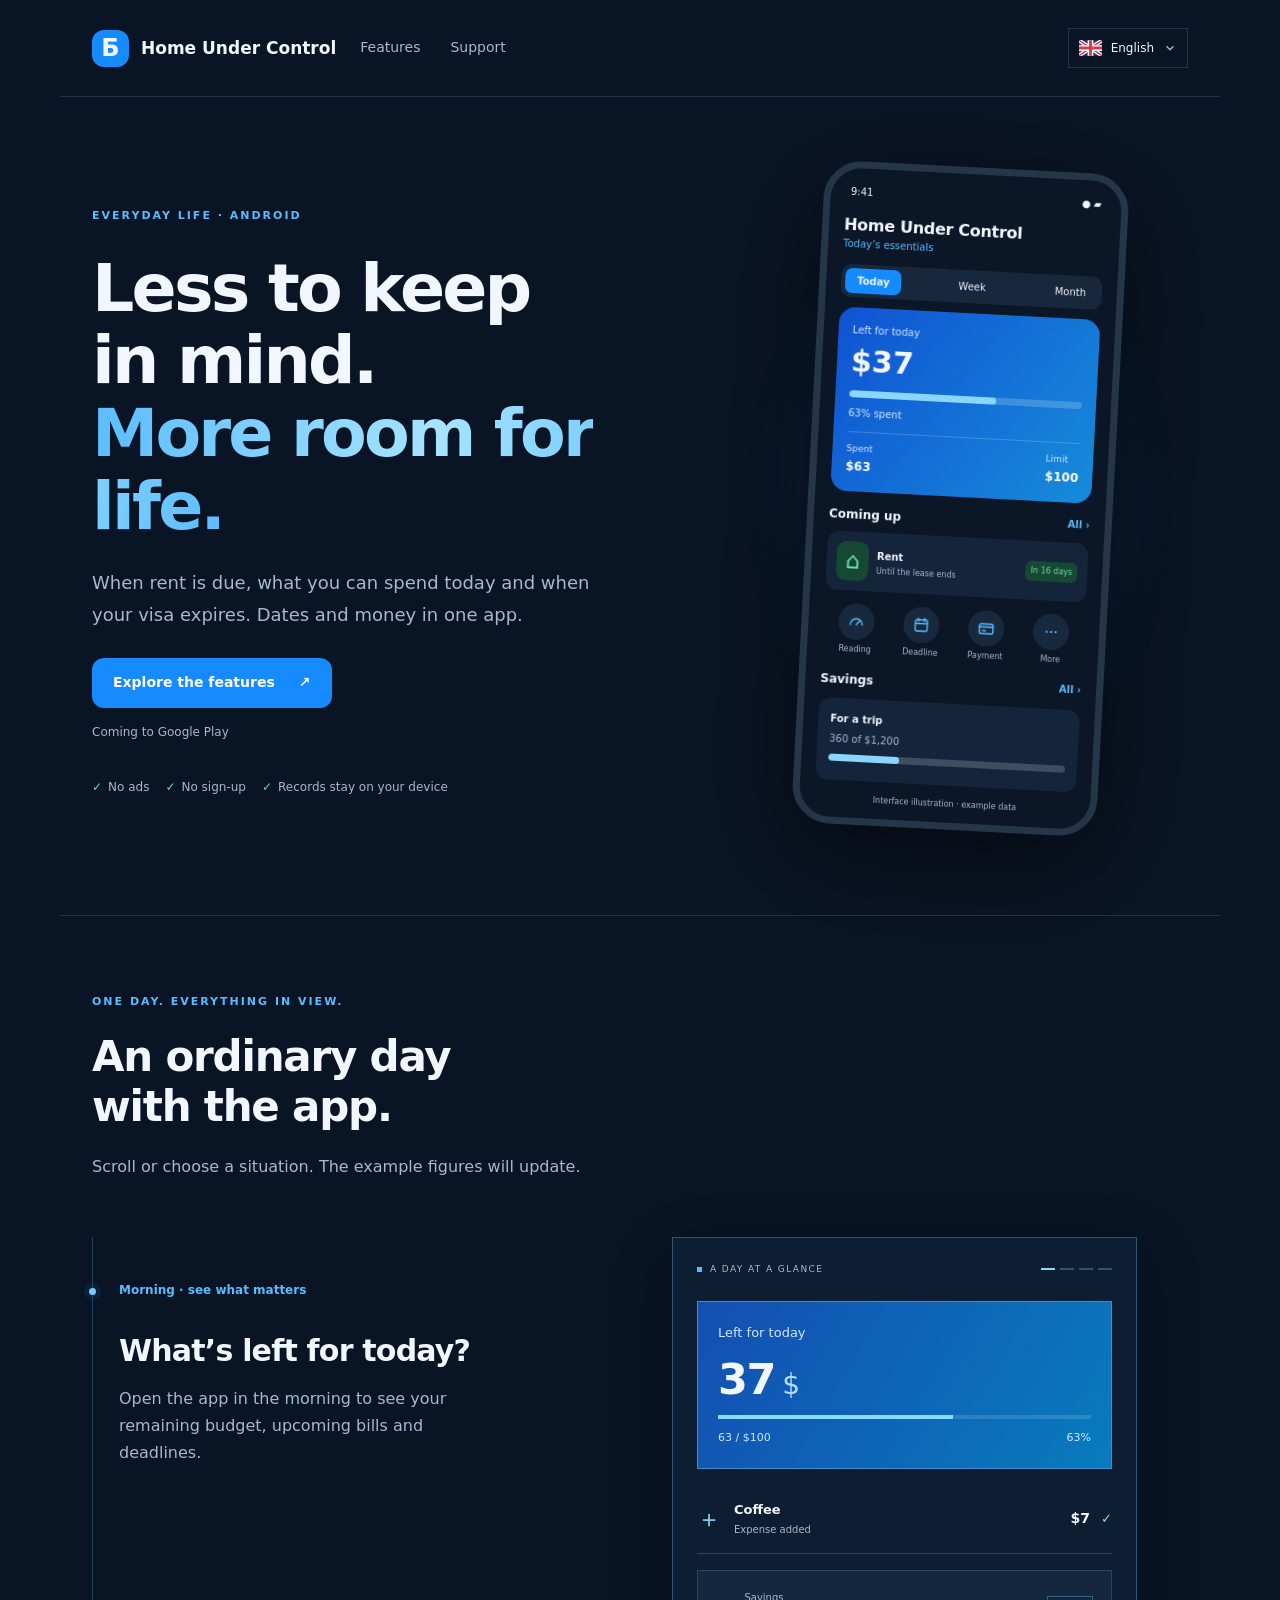
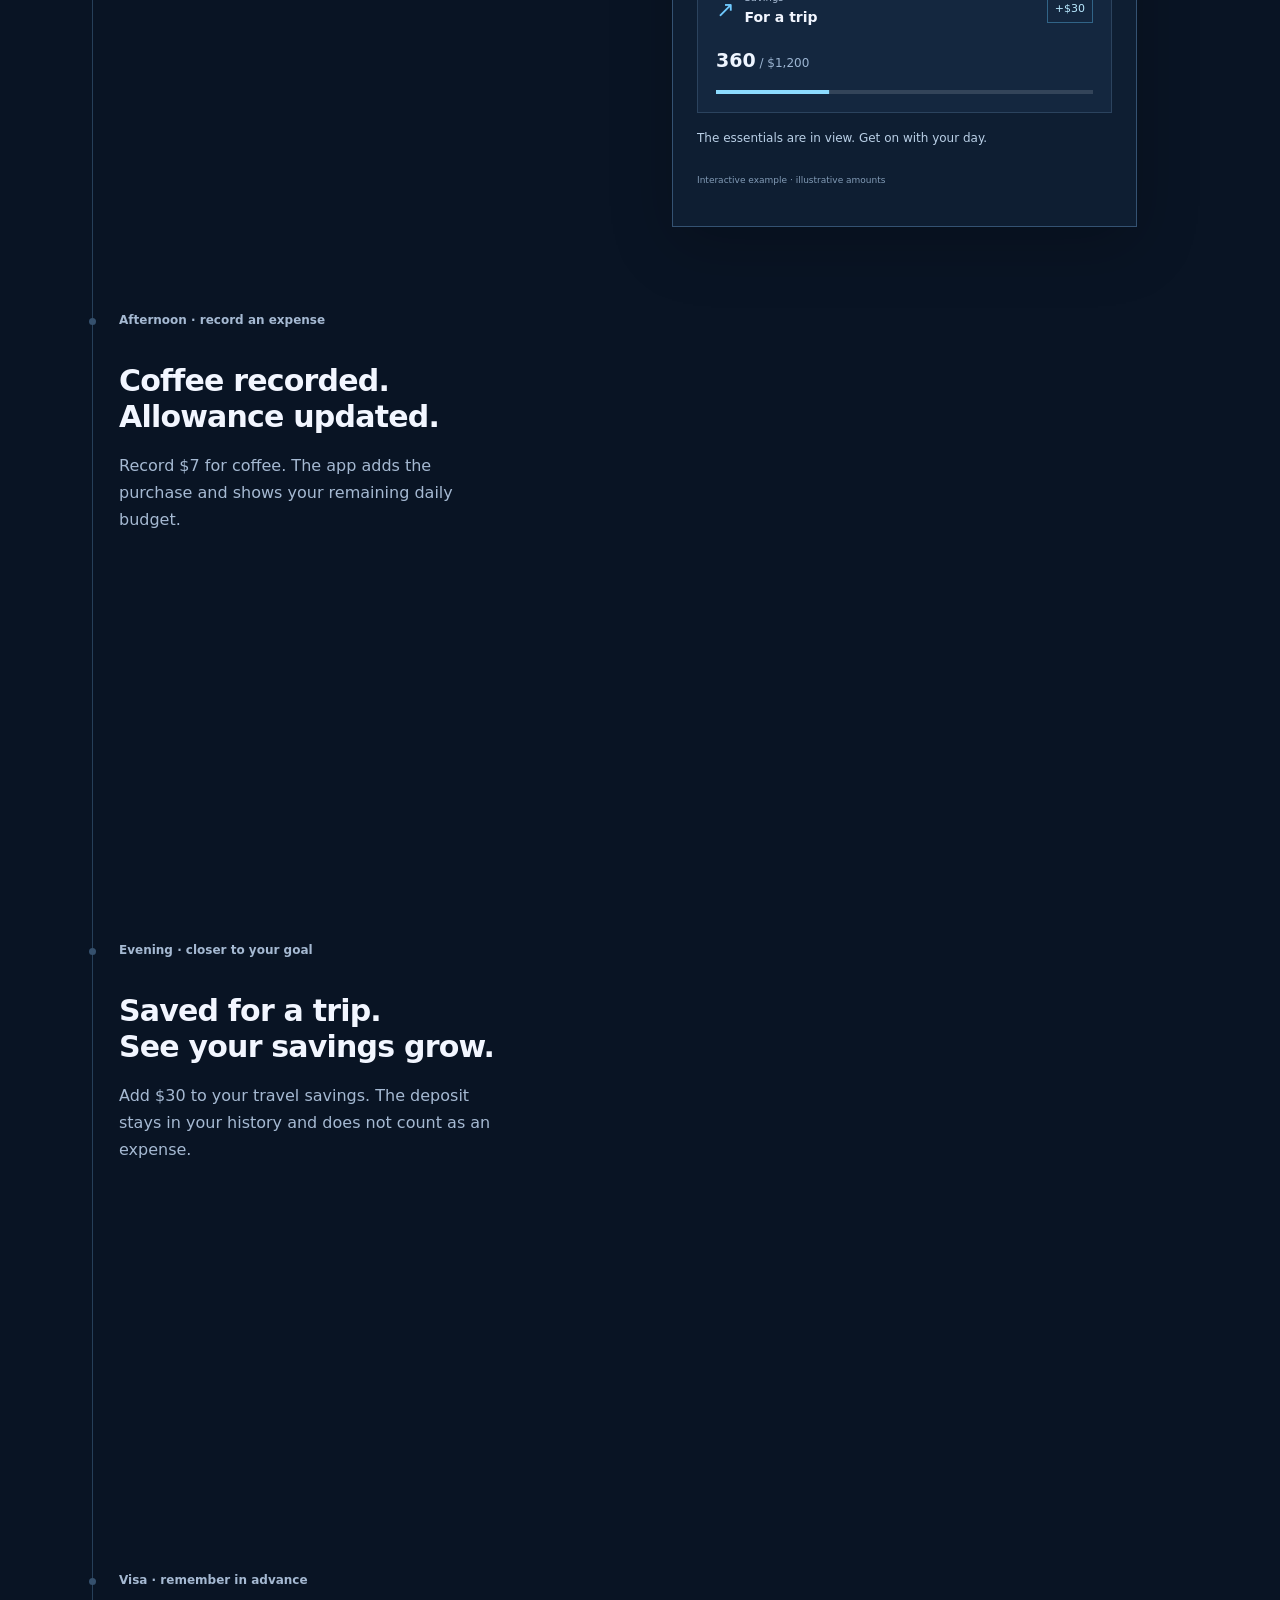
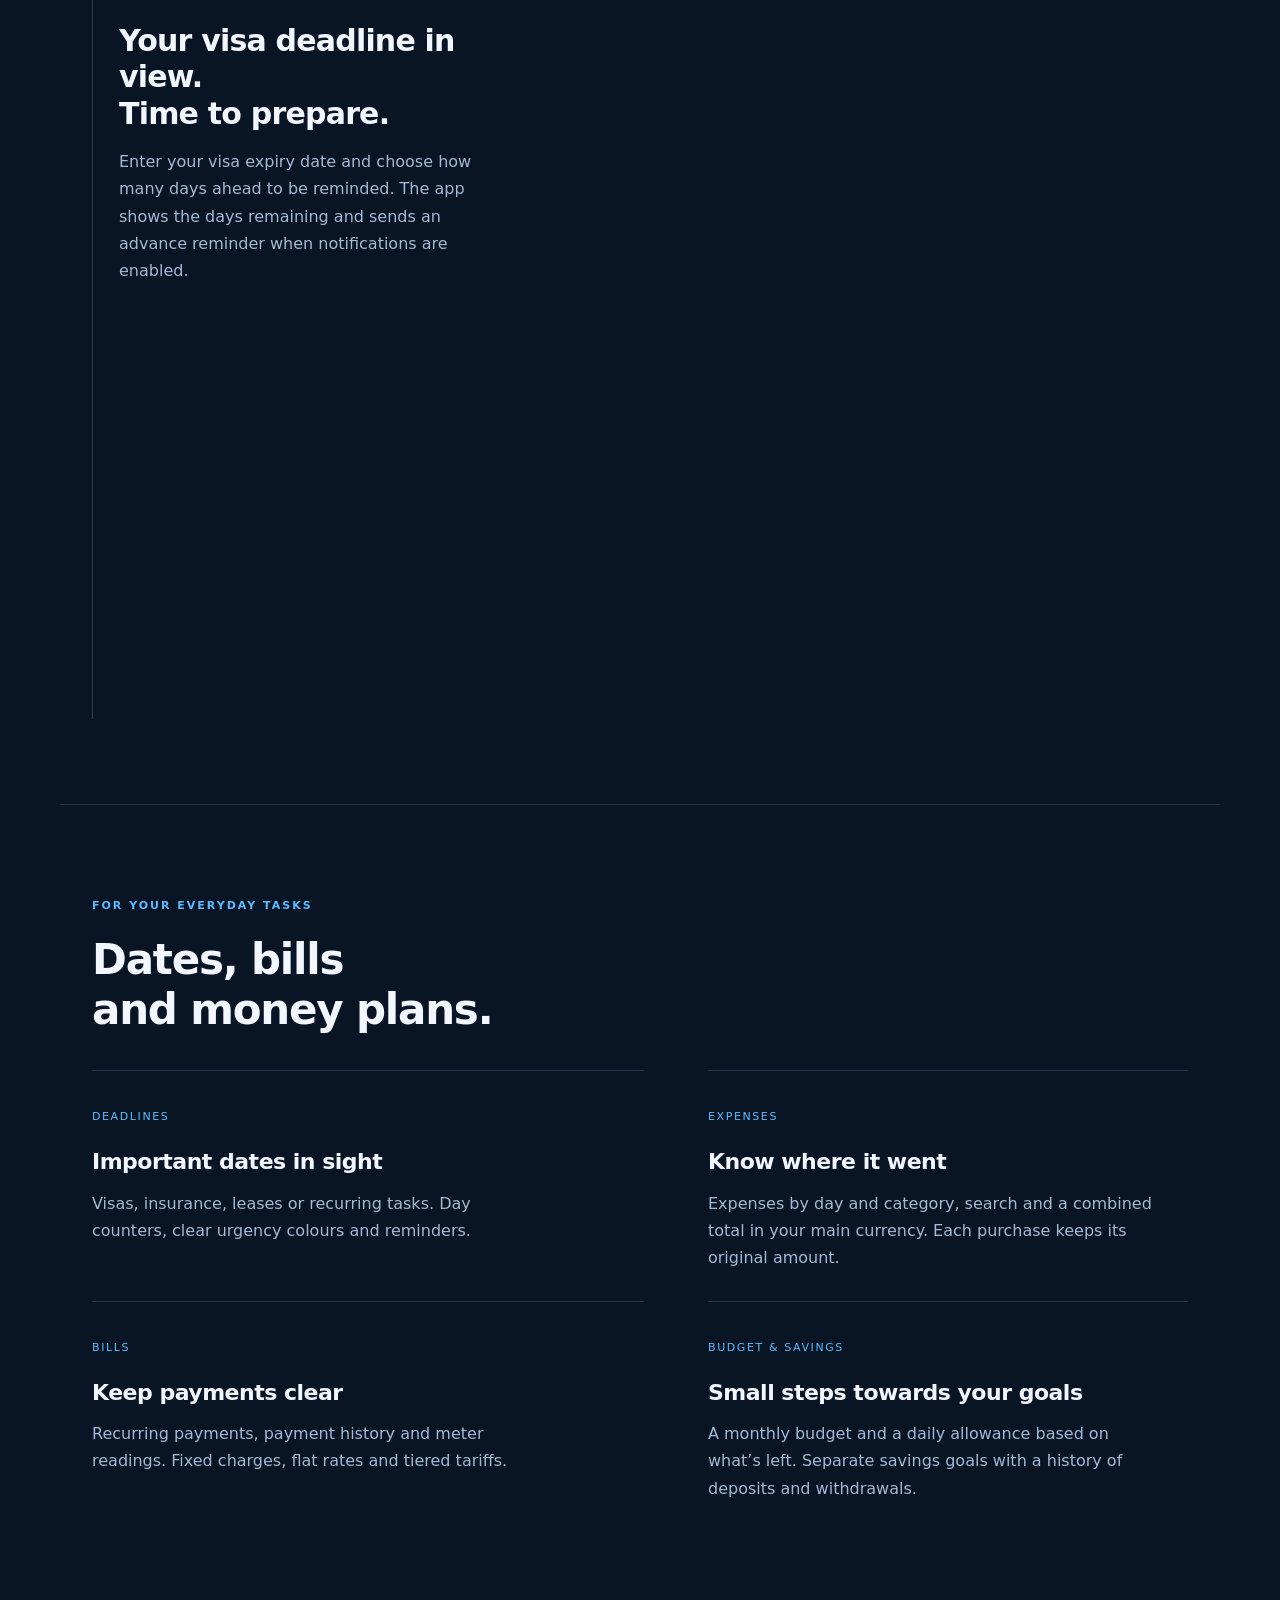
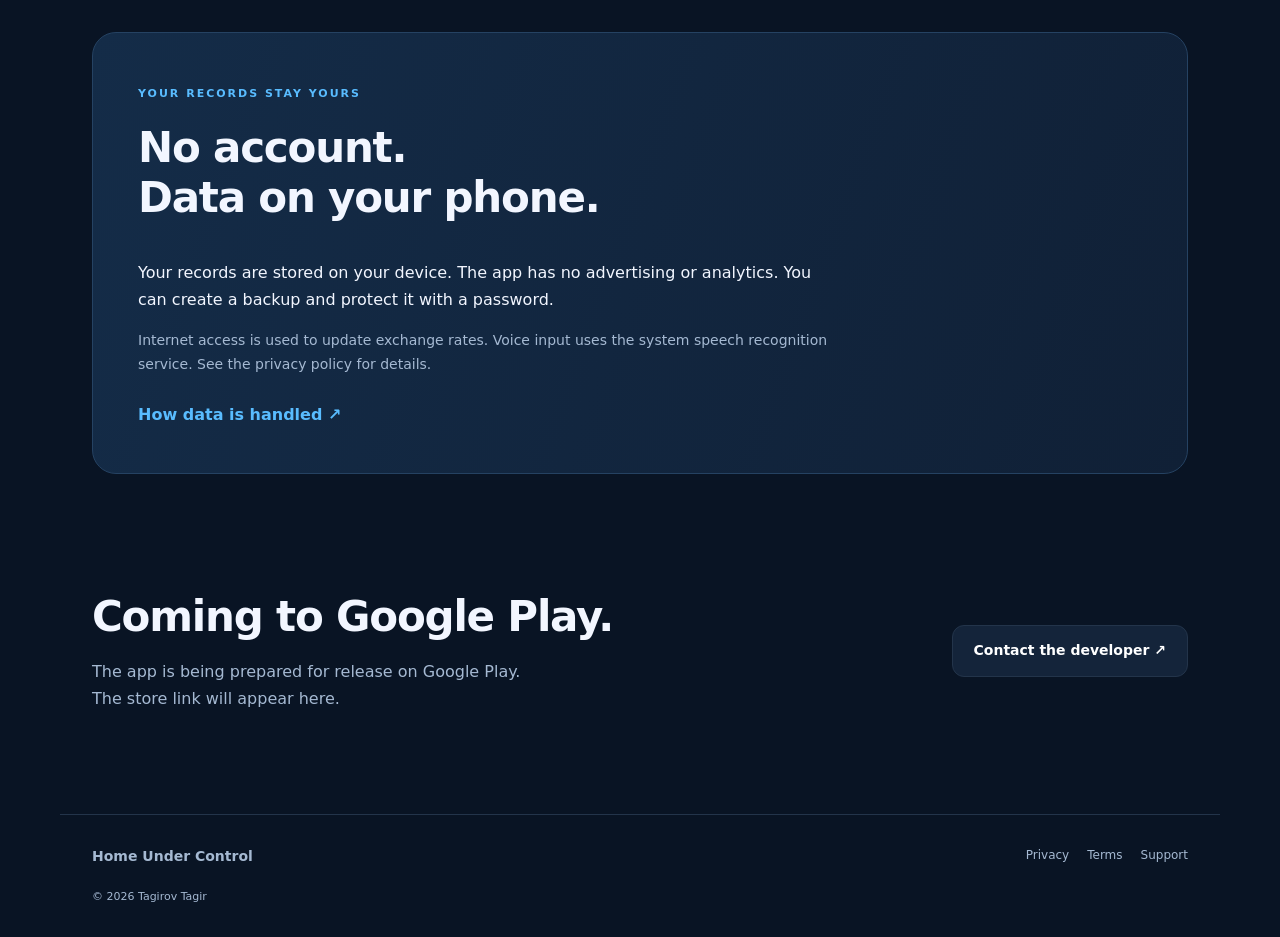
==== commit 69cf97a8: "Rework scroll story with local 3D travel scenes and flag language menu" ====
--- a/docs/en/index.html
+++ b/docs/en/index.html
@@ -1,4 +1,4 @@
-<!doctype html><html lang="en"><head><meta charset="utf-8"><meta name="viewport" content="width=device-width, initial-scale=1"><title>Deadlines, bills and expenses - Home Under Control</title><meta name="description" content="Deadlines, expenses, bills and savings in one Android app. The official Home Under Control website."><meta name="theme-color" content="#091424"><link rel="icon" href="../favicon.svg" type="image/svg+xml"><link rel="stylesheet" href="../style.css"><link rel="stylesheet" href="../motion.css?v=refined2"><script src="../motion.js?v=refined2" defer></script><link rel="canonical" href="https://evigr.github.io/byt-pod-kontrolem-site/en/"><link rel="alternate" hreflang="ru" href="https://evigr.github.io/byt-pod-kontrolem-site/"><link rel="alternate" hreflang="en" href="https://evigr.github.io/byt-pod-kontrolem-site/en/"><link rel="alternate" hreflang="vi" href="https://evigr.github.io/byt-pod-kontrolem-site/vi/"><link rel="alternate" hreflang="x-default" href="https://evigr.github.io/byt-pod-kontrolem-site/"></head><body><header><a class="brand" href="./"><span class="logo">Б</span> Home Under Control</a><nav aria-label="Main navigation"><a href="./#features">Features</a><a href="support.html">Support</a></nav><nav class="languages" aria-label="Website language"><a href="../index.html" lang="ru" hreflang="ru">Русский</a><a href="../en/index.html" lang="en" hreflang="en" aria-current="page">English</a><a href="../vi/index.html" lang="vi" hreflang="vi">Tiếng Việt</a></nav></header><main class=""><section class="hero"><div><span class="eyebrow">EVERYDAY LIFE · ANDROID</span><h1>Less to keep<br>in mind.<br><em>More room for life.</em></h1><p class="lead">When rent is due, what you can spend today and when your visa expires. Dates and money in one app.</p><div class="actions"><a class="button" href="#features">Explore the features <span>↗</span></a><span class="release">Coming to Google Play</span></div><div class="trust"><span>No ads</span><span>No sign-up</span><span>Records stay on your device</span></div></div><div class="phone-wrap"><div class="halo"></div><div class="phone" aria-label="Interface illustration with example data"><div class="phone-top"><span>9:41</span><span>● ▰</span></div><h2>Home Under Control</h2><p class="phone-date">Today’s essentials</p><div class="tabs"><b>Today</b><span>Week</span><span>Month</span></div><div class="balance"><small>Left for today</small><strong>$37</strong><div class="track"><i></i></div><small>63% spent</small><div class="twocol"><span>Spent<b>$63</b></span><span>Limit<b>$100</b></span></div></div><div class="mini-title">Coming up <span>All ›</span></div><div class="mini-row"><span class="symbol">⌂</span><div><b>Rent</b><small>Until the lease ends</small></div><span class="pill">In 16 days</span></div><div class="quick"><span><svg viewbox="0 0 24 24" aria-hidden="true"><path d="M4 16a8 8 0 1 1 16 0"></path><path d="M12 16l4-5"></path></svg><small>Reading</small></span><span><svg viewbox="0 0 24 24" aria-hidden="true"><rect x="4" y="5" width="16" height="15" rx="2"></rect><path d="M4 10h16M8 3v4M16 3v4"></path></svg><small>Deadline</small></span><span><svg viewbox="0 0 24 24" aria-hidden="true"><rect x="3" y="6" width="18" height="13" rx="2"></rect><path d="M3 10h18M7 15h4"></path></svg><small>Payment</small></span><span><svg viewbox="0 0 24 24" aria-hidden="true"><path class="dots" d="M6 12h.01M12 12h.01M18 12h.01"></path></svg><small>More</small></span></div><div class="mini-title">Savings <span>All ›</span></div><div class="saving"><b>For a trip</b><p>360 of $1,200</p><div class="track"><i style="width:30%"></i></div></div><p class="demo-label">Interface illustration · example data</p></div></div></section>
+<!doctype html><html lang="en"><head><meta charset="utf-8"><meta name="viewport" content="width=device-width, initial-scale=1"><title>Deadlines, bills and expenses - Home Under Control</title><meta name="description" content="Deadlines, expenses, bills and savings in one Android app. The official Home Under Control website."><meta name="theme-color" content="#091424"><link rel="icon" href="../favicon.svg" type="image/svg+xml"><link rel="stylesheet" href="../style.css"><link rel="stylesheet" href="../language.css?v=flags2"><script src="../language.js?v=flags2" defer></script><link rel="stylesheet" href="../motion.css?v=scenes4"><script src="../motion.js?v=scenes4" defer></script><script type="module" src="../assets/vendor/model-viewer.min.js"></script><link rel="canonical" href="https://evigr.github.io/byt-pod-kontrolem-site/en/"><link rel="alternate" hreflang="ru" href="https://evigr.github.io/byt-pod-kontrolem-site/"><link rel="alternate" hreflang="en" href="https://evigr.github.io/byt-pod-kontrolem-site/en/"><link rel="alternate" hreflang="vi" href="https://evigr.github.io/byt-pod-kontrolem-site/vi/"><link rel="alternate" hreflang="x-default" href="https://evigr.github.io/byt-pod-kontrolem-site/"></head><body><header><a class="brand" href="./"><span class="logo">Б</span> Home Under Control</a><nav aria-label="Main navigation"><a href="./#features">Features</a><a href="support.html">Support</a></nav><details class="language-picker"><summary aria-label="Website language"><span class="language-flag" aria-hidden="true"><svg viewBox="0 0 24 16"><path fill="#203b78" d="M0 0h24v16H0z"/><path stroke="#fff" stroke-width="4" d="m0 0 24 16M24 0 0 16"/><path stroke="#db394e" stroke-width="1.5" d="m0 0 24 16M24 0 0 16"/><path stroke="#fff" stroke-width="6" d="M12 0v16M0 8h24"/><path stroke="#db394e" stroke-width="3" d="M12 0v16M0 8h24"/></svg></span><span>English</span><svg class="language-chevron" viewBox="0 0 16 16" aria-hidden="true"><path d="m4 6 4 4 4-4"/></svg></summary><nav class="language-list" aria-label="Website language"><a href="../index.html" lang="ru" hreflang="ru" aria-label="Русский"><span class="language-flag" aria-hidden="true"><svg viewBox="0 0 24 16"><path fill="#fff" d="M0 0h24v16H0z"/><path fill="#2454bf" d="M0 5.33h24v10.67H0z"/><path fill="#dc3d48" d="M0 10.67h24V16H0z"/></svg></span><span>Русский</span></a><a href="../en/index.html" lang="en" hreflang="en" aria-label="English" aria-current="page"><span class="language-flag" aria-hidden="true"><svg viewBox="0 0 24 16"><path fill="#203b78" d="M0 0h24v16H0z"/><path stroke="#fff" stroke-width="4" d="m0 0 24 16M24 0 0 16"/><path stroke="#db394e" stroke-width="1.5" d="m0 0 24 16M24 0 0 16"/><path stroke="#fff" stroke-width="6" d="M12 0v16M0 8h24"/><path stroke="#db394e" stroke-width="3" d="M12 0v16M0 8h24"/></svg></span><span>English</span></a><a href="../vi/index.html" lang="vi" hreflang="vi" aria-label="Tiếng Việt"><span class="language-flag" aria-hidden="true"><svg viewBox="0 0 24 16"><path fill="#d92d3b" d="M0 0h24v16H0z"/><path fill="#ffdf61" d="m12 2 1.5 4.5h4.7l-3.8 2.8 1.5 4.5-3.9-2.8-3.9 2.8 1.5-4.5-3.8-2.8h4.7z"/></svg></span><span>Tiếng Việt</span></a></nav></details></header><main class=""><section class="hero"><div><span class="eyebrow">EVERYDAY LIFE · ANDROID</span><h1>Less to keep<br>in mind.<br><em>More room for life.</em></h1><p class="lead">When rent is due, what you can spend today and when your visa expires. Dates and money in one app.</p><div class="actions"><a class="button" href="#features">Explore the features <span>↗</span></a><span class="release">Coming to Google Play</span></div><div class="trust"><span>No ads</span><span>No sign-up</span><span>Records stay on your device</span></div></div><div class="phone-wrap"><div class="halo"></div><div class="phone" aria-label="Interface illustration with example data"><div class="phone-top"><span>9:41</span><span>● ▰</span></div><h2>Home Under Control</h2><p class="phone-date">Today’s essentials</p><div class="tabs"><b>Today</b><span>Week</span><span>Month</span></div><div class="balance"><small>Left for today</small><strong>$37</strong><div class="track"><i></i></div><small>63% spent</small><div class="twocol"><span>Spent<b>$63</b></span><span>Limit<b>$100</b></span></div></div><div class="mini-title">Coming up <span>All ›</span></div><div class="mini-row"><span class="symbol">⌂</span><div><b>Rent</b><small>Until the lease ends</small></div><span class="pill">In 16 days</span></div><div class="quick"><span><svg viewbox="0 0 24 24" aria-hidden="true"><path d="M4 16a8 8 0 1 1 16 0"></path><path d="M12 16l4-5"></path></svg><small>Reading</small></span><span><svg viewbox="0 0 24 24" aria-hidden="true"><rect x="4" y="5" width="16" height="15" rx="2"></rect><path d="M4 10h16M8 3v4M16 3v4"></path></svg><small>Deadline</small></span><span><svg viewbox="0 0 24 24" aria-hidden="true"><rect x="3" y="6" width="18" height="13" rx="2"></rect><path d="M3 10h18M7 15h4"></path></svg><small>Payment</small></span><span><svg viewbox="0 0 24 24" aria-hidden="true"><path class="dots" d="M6 12h.01M12 12h.01M18 12h.01"></path></svg><small>More</small></span></div><div class="mini-title">Savings <span>All ›</span></div><div class="saving"><b>For a trip</b><p>360 of $1,200</p><div class="track"><i style="width:30%"></i></div></div><p class="demo-label">Interface illustration · example data</p></div></div></section>
 
 <section class="story" aria-labelledby="story-heading">
   <div class="story-heading reveal"><span class="eyebrow">ONE DAY. EVERYTHING IN VIEW.</span>
@@ -35,13 +35,15 @@
         <div class="stage-budget-foot"><span><span data-number="spent">63</span> / $100</span><span data-number="percent">63%</span></div>
       </div>
       <div class="stage-receipt"><span class="receipt-icon" aria-hidden="true">＋</span><div><b>Coffee</b><small>Expense added</small></div><strong>$7</strong><span class="receipt-check" aria-hidden="true">✓</span></div>
+      <div class="travel-scene" aria-hidden="true"><model-viewer class="car-model" src="../assets/models/car-road.glb" camera-orbit="35deg 62deg 78%" field-of-view="30deg" exposure="1.2" shadow-intensity="1" interaction-prompt="none" loading="lazy" tabindex="-1"></model-viewer><div class="travel-horizon"></div></div>
       <div class="stage-saving"><div class="stage-saving-title"><span class="saving-icon" aria-hidden="true">↗</span><div><small>Savings</small><b>For a trip</b></div><span class="saving-gain">+$30</span></div>
         <p><strong data-number="saved">360</strong><span> / $1,200</span></p><div class="stage-track"><i data-bar="saved" style="width:30%"></i></div>
       </div>
       </div>
       <div class="stage-visa" hidden>
-        <div class="visa-card"><span class="visa-symbol" aria-hidden="true">✈</span><div class="stage-label">Until your visa expires</div><div class="visa-count">7 <span>days</span></div><div class="visa-rule"></div><div class="visa-setting"><span>Remind me ahead</span><b>7 days</b></div><p>You choose when to be reminded</p></div>
-        <div class="visa-notification"><span class="visa-bell" aria-hidden="true">◷</span><div><b>Time to check your visa</b><p>Your visa expires in 7 days.</p></div></div>
+        <div class="visa-card"><div class="flight-scene" aria-hidden="true"><div class="flight-route"></div><model-viewer class="plane-model" src="../assets/models/airplane.glb" camera-orbit="35deg 68deg 72%" field-of-view="28deg" exposure="1.1" shadow-intensity="0" interaction-prompt="none" loading="lazy" tabindex="-1"></model-viewer></div><div class="visa-information"><div class="stage-label">Until your visa expires</div><div class="visa-count">7 <span>days</span></div><div class="visa-rule"></div><div class="visa-setting"><span>Remind me ahead</span><b>7 days</b></div><p>You choose when to be reminded</p></div></div>
+        <div class="visa-notification"><svg class="visa-bell" viewbox="0 0 24 24" aria-hidden="true"><path d="M18 8a6 6 0 0 0-12 0c0 7-3 7-3 9h18c0-2-3-2-3-9M10 21h4M12 2V1"></svg><div><b>Time to check your visa</b><p>Your visa expires in 7 days.</p></div></div>
+        <small class="model-credit">3D: <a href="https://poly.pizza/m/8ciDd9k8wha">Poly by Google</a> · <a href="https://creativecommons.org/licenses/by/3.0/">CC BY 3.0</a></small>
       </div>
       <div class="stage-caption"><span data-caption="0">The essentials are in view. Get on with your day.</span><span data-caption="1" hidden>Expense recorded. You have $30 left for today.</span><span data-caption="2" hidden>One step closer to your trip. Without the fuss.</span><span data-caption="3" hidden>An important date in view. Time to prepare.</span></div>
       <p class="stage-disclaimer">Interactive example · illustrative amounts</p>
--- a/docs/language.css
+++ b/docs/language.css
@@ -0,0 +1,13 @@
+/* Native disclosure keeps language navigation usable without JavaScript. */
+.language-picker{position:relative;margin-left:auto;padding:0;border:0;z-index:20;font-size:12px;color:var(--text)}
+.language-picker summary{display:flex;align-items:center;gap:9px;list-style:none;min-height:40px;padding:7px 10px;cursor:pointer;border:1px solid var(--line);font-weight:500;background:var(--bg)}
+.language-picker summary::-webkit-details-marker{display:none}
+.language-flag{display:inline-flex;flex:none;width:23px;height:16px;overflow:hidden}
+.language-flag svg{width:100%;height:100%;display:block}
+.language-chevron{width:14px;height:14px;fill:none;stroke:var(--muted);stroke-width:1.5;transition:transform .2s}
+.language-picker[open] .language-chevron{transform:rotate(180deg)}
+.language-list{position:absolute;top:calc(100% + 8px);right:0;display:flex;flex-direction:column;gap:0;min-width:182px;padding:5px;background:#102137;border:1px solid #345272;box-shadow:0 14px 32px #0005}
+.language-list a{display:flex!important;align-items:center;gap:12px;padding:11px 12px;white-space:nowrap;min-height:44px}
+.language-list a:hover,.language-list a:focus-visible{background:#1b3855;color:#fff}
+.language-list a[aria-current]{color:var(--blue);background:#173149}
+@media(max-width:760px){header{column-gap:12px}header>nav{margin-left:auto}.language-picker{margin-left:0}.language-picker summary>span:nth-child(2){display:none}.language-picker summary{gap:7px;padding:7px}.language-list{min-width:180px}.brand{font-size:13px}header>nav a{font-size:11px}}
--- a/docs/motion.css
+++ b/docs/motion.css
@@ -1,20 +1,25 @@
-/* Motion is decorative; no content requires JavaScript to become readable. */
-.button{transition:background .2s,transform .2s,box-shadow .2s}.button:hover{transform:translateY(-3px);box-shadow:0 12px 32px #168bff28}.languages a{transition:background .2s}.hero h1 em{background:linear-gradient(100deg,#5abcff,#a6e4ff 55%,#5abcff);background-clip:text;-webkit-background-clip:text;color:transparent}.hero .phone{animation:phone-arrive 1.1s cubic-bezier(.2,.7,.2,1) both}.hero h1{animation:copy-arrive .85s ease-out both}.hero .lead,.hero .actions,.hero .trust{animation:copy-arrive .85s .14s ease-out both}.phone-wrap .halo{background:radial-gradient(ellipse,#168bff30,transparent 67%)}.hero .balance .track i{transform-origin:left;animation:fill-arrive 1.1s .35s cubic-bezier(.2,.7,.2,1) both}.hero .saving .track i{transform-origin:left;animation:fill-arrive 1.1s .6s ease both}.motion-ready{opacity:0;transform:translateY(25px);transition:opacity .7s ease,transform .7s cubic-bezier(.2,.7,.2,1)}.motion-ready.is-visible{opacity:1;transform:none}.feature-grid article:nth-child(even){transition-delay:.08s}.feature-grid article{transition:opacity .7s,transform .7s,border-color .2s}.feature-grid article:hover{border-color:#59bcff90}.story{border-top:1px solid var(--line);position:relative;padding-top:70px}.story-heading p{color:var(--muted);margin-top:-14px}.story-layout{display:grid;grid-template-columns:1fr 1fr;gap:70px;position:relative;align-items:start}.story-steps{padding-top:50px}.story-step{min-height:370px;padding:35px 0 70px 26px;border-left:1px solid #23344a;position:relative;scroll-margin-top:120px}.story-step:before{content:'';position:absolute;left:-4px;top:56px;width:7px;height:7px;border-radius:50%;background:#35506d;transition:background .3s,box-shadow .3s}.story-step.is-active:before{background:#70cdff;box-shadow:0 0 0 6px #168bff1a,0 0 22px #168bff90}.story-step h3{font-size:30px;line-height:1.25;margin:22px 0 15px;letter-spacing:-.8px}.story-step p{color:var(--muted);max-width:375px;font-size:16px}.step-select{font:inherit;font-size:12px;font-weight:650;display:flex;align-items:center;gap:12px;border:0;background:none;color:var(--muted);padding:0;min-height:44px;text-align:left;cursor:pointer}.step-select[aria-pressed=true]{color:var(--blue)}.step-select:focus-visible{outline:2px solid var(--blue);outline-offset:6px;border-radius:6px}.story-stage{position:sticky;top:45px;isolation:isolate;max-width:465px;width:100%;border:1px solid #345272;border-radius:26px;background:linear-gradient(155deg,#172c46,#0d1a2e 75%);padding:24px;box-shadow:0 25px 90px #0005;margin-top:70px;overflow:hidden}.stage-orbit{position:absolute;width:280px;height:280px;border-radius:50%;background:#168bff0d;border:1px solid #59bcff12;right:-80px;top:-160px;z-index:-1}.stage-top{display:flex;align-items:center;gap:8px;font-size:9px;letter-spacing:1.5px;color:#9fbbd8;margin-bottom:24px}.stage-dot{width:5px;height:5px;background:#77dfa8;border-radius:50%}.stage-budget{background:linear-gradient(125deg,#1551c7,#0c84d6);border:1px solid #ffffff18;border-radius:18px;padding:20px;box-shadow:0 8px 30px #0002;position:relative;overflow:hidden}.stage-label{font-size:13px;color:#d1e6ff}.stage-amount{font-size:43px;font-weight:800;letter-spacing:-1.5px;line-height:1.65;font-variant-numeric:tabular-nums}.stage-amount>span:last-child{font-size:28px;color:#b7ddff;font-weight:500}.stage-track{height:7px;border-radius:8px;background:#ffffff22;overflow:hidden}.stage-track i{display:block;background:#83d7ff;height:100%;border-radius:8px}.stage-budget-foot{display:flex;justify-content:space-between;color:#cfebff;font-size:11px;margin-top:9px;font-variant-numeric:tabular-nums}.stage-receipt{display:flex;align-items:center;gap:11px;padding:13px;margin:14px 0;border:1px solid #30506e;border-radius:13px;background:#1b3048;opacity:.24;transform:translateY(7px);transition:opacity .5s,transform .5s,border-color .5s}.stage-receipt div{flex:1}.stage-receipt b{font-size:13px;display:block}.stage-receipt small{font-size:10px;color:#a5b9d2;display:block}.stage-receipt strong{font-size:14px;font-variant-numeric:tabular-nums}.receipt-icon{color:#7dd9b0;background:#193f39;border-radius:10px;width:32px;height:32px;display:grid;place-items:center;font-size:22px}.receipt-check{font-size:13px;color:#80dfb0;opacity:0;transform:scale(.5);transition:opacity .4s,transform .4s}.story-stage[data-stage="1"] .stage-receipt,.story-stage[data-stage="2"] .stage-receipt{opacity:1;transform:none;border-color:#46816c}.story-stage[data-stage="1"] .receipt-check,.story-stage[data-stage="2"] .receipt-check{opacity:1;transform:scale(1)}.stage-saving{padding:17px;border:1px solid #2b435e;border-radius:16px;background:#14273f;transition:border-color .4s,box-shadow .4s}.stage-saving-title{display:flex;align-items:center;gap:10px}.saving-icon{font-size:22px;color:#70caff}.stage-saving-title div{flex:1;min-width:0}.stage-saving-title small{display:block;color:var(--muted);font-size:10px}.stage-saving-title b{display:block;font-size:14px}.saving-gain{font-size:11px;color:#83e3b5;background:#1a443a;padding:3px 7px;border-radius:6px;opacity:0;transform:translateY(5px);transition:opacity .5s,transform .5s;white-space:nowrap}.story-stage[data-stage="2"] .saving-gain{opacity:1;transform:none}.story-stage[data-stage="2"] .stage-saving{border-color:#3e8671;box-shadow:0 0 35px #5cd6ad0b}.stage-saving p{font-size:12px;color:#9cb5d2;margin:12px 0}.stage-saving p strong{color:#eef5ff;font-size:17px;font-variant-numeric:tabular-nums}.stage-saving .stage-track i{background:#68d7ad}.stage-caption{min-height:60px;margin-top:18px;font-size:12px;line-height:1.6;color:#bad0e7}.stage-caption [hidden]{display:none}.stage-disclaimer{font-size:9px;color:#829bb6;text-align:center;margin:2px 0 0}.privacy-callout{position:relative;overflow:hidden}.privacy-callout:after{content:'';position:absolute;width:230px;height:230px;border:1px solid #59bcff15;border-radius:50%;right:-100px;bottom:-110px;pointer-events:none}@keyframes copy-arrive{from{opacity:0;transform:translateY(18px)}to{opacity:1;transform:none}}@keyframes phone-arrive{from{opacity:0;transform:translateY(26px) rotate(6deg)}to{opacity:1;transform:translateY(0) rotate(3deg)}}@keyframes fill-arrive{from{transform:scaleX(.08)}to{transform:scaleX(1)}}@media(max-width:760px){.hero .phone{animation-name:copy-arrive}.story{padding-top:45px}.story-layout{display:flex;flex-direction:column;gap:0}.story-stage{order:-1;top:10px;z-index:3;margin:18px auto 0;padding:16px;border-radius:20px;max-width:400px;box-shadow:0 20px 50px #0009}.stage-top{margin-bottom:12px}.stage-budget{padding:13px 16px}.stage-amount{font-size:31px;line-height:1.4}.stage-amount>span:last-child{font-size:22px}.stage-receipt{padding:8px 10px;margin:9px 0}.stage-saving{padding:11px 14px}.stage-saving p{margin:6px 0}.stage-caption{min-height:36px;margin-top:10px;font-size:11px}.stage-disclaimer{font-size:8px}.story-steps{padding-top:20px;width:100%}.story-step{min-height:340px;padding:35px 0 80px 20px}.story-step h3{font-size:27px}.story-step p{font-size:15px}.story-step:last-child{min-height:300px;padding-bottom:25px}.story-heading h2{font-size:32px}.story-stage[data-stage="0"] .stage-receipt{opacity:.35}}@media(prefers-reduced-motion:reduce){*,*:before,*:after{animation:none!important;transition:none!important;scroll-behavior:auto!important}.motion-ready{opacity:1;transform:none}.hero .phone{transform:rotate(3deg)}.stage-receipt{transform:none}.saving-gain{transform:none}}@media(max-width:760px) and (prefers-reduced-motion:reduce){.hero .phone{transform:none}}@media(max-height:650px) and (max-width:760px){.story-stage{position:relative;top:auto}.story-step{min-height:220px}}
-@media(max-width:760px){.story-stage{padding:13px}.stage-top{margin-bottom:8px}.stage-budget{padding:10px 14px}.stage-label{font-size:11px}.stage-amount{font-size:28px;line-height:1.3}.stage-receipt{padding:6px 9px;margin:7px 0}.receipt-icon{width:26px;height:26px;font-size:19px}.stage-saving{padding:9px 12px}.stage-saving-title b{font-size:12px}.stage-saving-title small{font-size:9px}.stage-saving p{margin:4px 0;font-size:10px}.stage-saving p strong{font-size:15px}.stage-caption{margin-top:8px;font-size:10px;min-height:30px}.stage-disclaimer{font-size:8px;line-height:1.4}}
-.stage-finances[hidden],.stage-visa[hidden]{display:none}.visa-card{position:relative;border:1px solid #e8b76655;border-radius:18px;padding:24px;background:linear-gradient(135deg,#4b3827,#262c38);overflow:hidden}.visa-symbol{position:absolute;right:22px;top:15px;font-size:42px;color:#efc47d55;transform:rotate(-15deg)}.visa-count{font-size:72px;line-height:1.35;font-weight:750;color:#ffdb9c;font-variant-numeric:tabular-nums}.visa-count span{font-size:24px;font-weight:500}.visa-rule{height:5px;border-radius:6px;background:linear-gradient(90deg,#f3bd65 72%,#ffffff15 72%);margin:8px 0 20px}.visa-setting{display:flex;align-items:center;justify-content:space-between;gap:12px;font-size:13px;color:#dce5ef}.visa-setting b{padding:5px 12px;border:1px solid #eac08055;border-radius:8px;color:#ffdb9c;white-space:nowrap}.visa-card>p{font-size:11px;color:#aebed0;margin:12px 0 0}.visa-notification{display:flex;align-items:center;gap:12px;padding:18px 14px;margin-top:16px;border:1px solid #467e70;border-radius:14px;background:#173a36}.visa-bell{font-size:27px;color:#9ce3c2}.visa-notification b{font-size:14px;color:#e8fff4}.visa-notification p{font-size:12px;color:#b0d5c6;margin:4px 0 0}.story-stage[data-stage="3"] .visa-notification{animation:copy-arrive .6s ease-out both}@media(max-width:760px){.visa-card{padding:16px}.visa-count{font-size:48px}.visa-count span{font-size:20px}.visa-rule{margin:5px 0 12px}.visa-setting{font-size:12px}.visa-card>p{font-size:10px;margin-top:8px}.visa-notification{padding:12px;margin-top:10px}.visa-notification b{font-size:12px}.visa-notification p{font-size:11px}}
-
-/* Product-first pacing, with quiet progress indicators instead of chapter numbers. */
-.stage-progress{display:flex;gap:5px;margin-left:auto;align-items:center}
-.stage-progress i{width:5px;height:5px;border-radius:5px;background:#45617e;transition:background .25s,transform .25s}
-.stage-progress i.is-current{background:var(--blue);transform:scale(1.4)}
-.story-stage[data-stage="0"] [data-bar="budget"],.story-stage [data-bar="budget"]{width:100%!important;transform:scaleX(.63);transform-origin:left}
-.story-stage [data-bar="saved"]{width:100%!important;transform:scaleX(.3);transform-origin:left}
-.story-step{min-height:300px;padding-bottom:45px}
-.story-step:last-child{min-height:260px;padding-bottom:25px}
-.story-step h3{max-width:390px}
-.feature-grid{column-gap:64px}
-.feature-label{display:inline-block;margin-bottom:2px}
-.stage-caption span:not([hidden]){display:block;animation:caption-arrive .3s ease-out both}
-@keyframes caption-arrive{from{opacity:0;transform:translateY(5px)}to{opacity:1;transform:none}}
-@media(min-width:761px){.feature-grid{grid-template-columns:1.15fr 1fr}.feature-grid article{padding:30px 0}.story-heading{max-width:650px}.story-stage{top:35px}}
-@media(max-width:760px){.story-step{min-height:285px;padding-bottom:45px}.story-step:last-child{min-height:240px}.story-stage{max-height:55svh;overflow-y:auto}.stage-top{letter-spacing:1px}}
+/* Product story: square panels, local 3D assets, native scrolling. */
+.button{transition:background .2s,transform .2s}.button:hover{transform:translateY(-2px)}
+.hero h1 em{background:linear-gradient(100deg,#5abcff,#a6e4ff 55%,#5abcff);background-clip:text;-webkit-background-clip:text;color:transparent}.hero .phone{animation:phone-arrive 1s ease both}.hero h1,.hero .lead,.hero .actions,.hero .trust{animation:copy-arrive .7s ease both}.phone-wrap .halo{background:radial-gradient(ellipse,#168bff30,transparent 67%)}
+.motion-ready{opacity:0;transform:translateY(18px);transition:opacity .5s ease,transform .5s ease}.motion-ready.is-visible{opacity:1;transform:none}
+.story{border-top:1px solid var(--line);padding-top:70px}.story-heading{max-width:650px;margin-bottom:56px}.story-heading p{color:var(--muted);margin-top:-14px}.story-layout{display:grid;grid-template-columns:1fr 1fr;gap:64px;align-items:start;position:relative}.story-steps{padding:0}
+.story-step{min-height:70svh;padding:32px 12px 100px 26px;border-left:1px solid #263f59;position:relative;scroll-margin-top:140px}.story-step:last-child{min-height:88svh;padding-bottom:180px}.story-step:before{content:'';position:absolute;left:-4px;top:51px;width:7px;height:7px;border-radius:50%;background:#35506d;transition:background .25s}.story-step.is-active:before{background:#70cdff;box-shadow:0 0 0 5px #168bff18}.story-step h3{font-size:30px;line-height:1.22;margin:20px 0 15px;letter-spacing:-.8px;max-width:400px}.story-step p{color:var(--muted);max-width:375px;font-size:16px}.story-enhanced .story-step{opacity:.42;transition:opacity .3s ease}.story-enhanced .story-step.is-active{opacity:1}
+.step-select{font:inherit;font-size:12px;font-weight:650;display:flex;align-items:center;border:0;background:none;color:var(--muted);padding:0;min-height:44px;text-align:left;cursor:pointer}.step-select[aria-pressed=true]{color:var(--blue)}.step-select:focus-visible{outline:2px solid var(--blue);outline-offset:6px}
+.story-stage{position:sticky;top:max(28px,calc((100svh - 590px)/2));isolation:isolate;width:100%;max-width:465px;min-height:550px;border:1px solid #345272;background:#0e1e32;padding:24px;box-shadow:0 18px 60px #0003;overflow:hidden}.story-stage div,.story-stage b,.story-stage strong,.story-stage span{border-radius:0}.stage-orbit{display:none}.stage-top{display:flex;align-items:center;gap:8px;font-size:9px;letter-spacing:1.4px;color:#9fbbd8;margin-bottom:24px}.stage-dot{width:5px;height:5px;background:var(--blue)}.stage-progress{display:flex;gap:5px;margin-left:auto;align-items:center}.stage-progress i{width:14px;height:2px;background:#34516e;transition:background .2s}.stage-progress i.is-current{background:#8cdbff}
+.stage-finances{min-height:400px}.stage-budget{background:linear-gradient(120deg,#134fb2,#087bbd);border:1px solid #428ad2;padding:20px;overflow:hidden}.stage-label{font-size:13px;color:#d1e6ff}.stage-amount{font-size:43px;font-weight:750;letter-spacing:-1.5px;line-height:1.65;font-variant-numeric:tabular-nums}.stage-amount>span:last-child{font-size:28px;color:#b7ddff;font-weight:500}.stage-track{height:4px;background:#ffffff22;overflow:hidden}.stage-track i{display:block;background:#8cdbff;height:100%;width:100%!important;transform-origin:left}[data-bar="budget"]{transform:scaleX(.63)}[data-bar="saved"]{transform:scaleX(.3)}.stage-budget-foot{display:flex;justify-content:space-between;color:#cfebff;font-size:11px;margin-top:10px;font-variant-numeric:tabular-nums}
+.stage-receipt{display:flex;align-items:center;gap:11px;padding:14px 0;margin:16px 0;border-bottom:1px solid #2b435f;opacity:.3;transform:translateY(5px);transition:opacity .3s,transform .3s}.stage-receipt div{flex:1}.stage-receipt b{font-size:13px;display:block}.stage-receipt small{font-size:10px;color:var(--muted);display:block}.stage-receipt strong{font-size:14px;font-variant-numeric:tabular-nums}.receipt-icon{color:#8cdbff;width:26px;font-size:24px}.receipt-check{font-size:13px;color:#8cdbff;opacity:0;transition:opacity .3s}.story-stage[data-stage="1"] .stage-receipt{opacity:1;transform:none}.story-stage[data-stage="1"] .receipt-check{opacity:1}
+.stage-saving{padding:18px;border:1px solid #2b435e;background:#14273f}.stage-saving-title{display:flex;align-items:center;gap:10px}.saving-icon{font-size:22px;color:#70caff}.stage-saving-title div{flex:1;min-width:0}.stage-saving-title small{display:block;color:var(--muted);font-size:10px}.stage-saving-title b{display:block;font-size:14px}.saving-gain{font-size:11px;color:#b8e9ff;border:1px solid #316487;padding:3px 7px;opacity:0;white-space:nowrap}.story-stage[data-stage="2"] .saving-gain{opacity:1}.stage-saving p{font-size:12px;color:#9cb5d2;margin:14px 0}.stage-saving p strong{color:#eef5ff;font-size:19px;font-variant-numeric:tabular-nums}
+.stage-caption{min-height:52px;margin-top:20px;font-size:12px;line-height:1.6;color:#bad0e7}.stage-caption span:not([hidden]){display:block}.stage-caption [hidden],.stage-finances[hidden],.stage-visa[hidden]{display:none}.stage-disclaimer{font-size:9px;color:#829bb6;text-align:left;margin:8px 0 0}
+.travel-scene{display:none;position:relative;height:235px;margin:-8px -10px 12px;background:radial-gradient(ellipse at 50% 75%,#214c704a,transparent 70%);overflow:hidden}.story-stage[data-stage="2"] .travel-scene{display:block}.story-stage[data-stage="2"] .stage-budget,.story-stage[data-stage="2"] .stage-receipt{display:none}.story-stage[data-stage="2"] .stage-saving{border-color:#386d91;background:#10283f}.car-model{display:block;width:100%;height:100%;position:relative;z-index:1;pointer-events:none}.travel-horizon{position:absolute;bottom:12px;left:24px;right:24px;border-bottom:1px solid #4c80a03a}
+.visa-card{position:relative;border:1px solid #355d7e;padding:0;background:linear-gradient(145deg,#153b5f,#10253c);overflow:hidden}.flight-scene{position:relative;height:170px;overflow:hidden;background:radial-gradient(ellipse at 65% 70%,#2d6c9750,transparent 68%)}.plane-model{display:block;position:relative;z-index:1;width:100%;height:100%;pointer-events:none}.flight-route{position:absolute;width:310px;height:110px;border-top:1px dashed #78b5d36b;transform:rotate(-18deg);left:22px;bottom:-15px}.visa-information{position:relative;padding:0 20px 18px}.visa-count{font-size:62px;line-height:1.2;font-weight:700;color:#d2efff;font-variant-numeric:tabular-nums;letter-spacing:-2px}.visa-count span{font-size:22px;font-weight:450;letter-spacing:0}.visa-rule{height:3px;background:linear-gradient(90deg,#85d5ff 72%,#ffffff15 72%);margin:12px 0 18px}.visa-setting{display:flex;align-items:center;justify-content:space-between;gap:12px;font-size:12px;color:#b4cde1}.visa-setting b{font-weight:500;color:#d2efff;border-bottom:1px solid #77b8df;padding-bottom:2px}.visa-information>p{font-size:10px;color:#8fb0cb;margin:8px 0 0}.visa-notification{display:flex;align-items:center;gap:12px;padding:17px 14px;margin-top:14px;border:1px solid #284965;border-left:2px solid #74c9ff;background:#102b44}.visa-bell{width:23px;height:23px;flex:none;fill:none;stroke:#8ed3ff;stroke-width:1.5;stroke-linecap:round;stroke-linejoin:round}.visa-notification b{font-size:13px;font-weight:600;color:#e4f3ff}.visa-notification p{font-size:11px;color:#9dbbd4;margin:4px 0 0}.model-credit{display:block;margin-top:11px;font-size:9px;color:#7c9bb7}.model-credit a{color:#a6c6df;text-decoration:underline;text-underline-offset:2px}
+.feature-grid{column-gap:64px;grid-template-columns:1.15fr 1fr}.feature-grid article{padding:30px 0}.feature-label{display:inline-block;margin-bottom:2px}
+@keyframes copy-arrive{from{opacity:0;transform:translateY(14px)}to{opacity:1;transform:none}}@keyframes phone-arrive{from{opacity:0;transform:translateY(22px) rotate(5deg)}to{opacity:1;transform:rotate(3deg)}}
+@media(max-width:760px){.hero .phone{animation-name:copy-arrive}.story{padding-top:45px}.story-heading{margin-bottom:28px}.story-heading h2{font-size:32px}.story-layout{display:flex;flex-direction:column;gap:0}.story-stage{order:-1;top:10px;z-index:3;margin:0 auto 28px;padding:14px;max-width:420px;min-height:0;height:370px;box-shadow:0 12px 30px #0007}.stage-top{font-size:8px;margin-bottom:12px;letter-spacing:1px}.stage-finances{min-height:0}.stage-budget{padding:12px 15px}.stage-label{font-size:11px}.stage-amount{font-size:30px;line-height:1.4}.stage-amount>span:last-child{font-size:20px}.stage-budget-foot{font-size:10px;margin-top:7px}.stage-receipt{padding:8px 0;margin:8px 0}.stage-receipt b{font-size:11px}.stage-receipt small{font-size:9px}.stage-saving{padding:11px 14px}.stage-saving-title b{font-size:12px}.stage-saving p{margin:7px 0;font-size:10px}.stage-saving p strong{font-size:16px}.stage-caption{min-height:26px;margin-top:12px;font-size:10px}.stage-disclaimer,.model-credit{font-size:8px;margin-top:5px}.travel-scene{height:175px;margin:-12px 0 -5px}.flight-scene{height:112px}.visa-information{padding:0 14px 12px}.visa-count{font-size:39px}.visa-count span{font-size:18px}.visa-rule{margin:8px 0 10px}.visa-information>p{margin-top:5px;font-size:9px}.visa-notification{padding:10px 12px;margin-top:10px}.visa-notification b{font-size:11px}.visa-notification p{font-size:10px}.story-steps{width:100%}.story-step{min-height:60svh;padding:22px 0 70px 20px;scroll-margin-top:410px}.story-step:last-child{min-height:70svh;padding-bottom:100px}.story-step:before{top:41px}.story-step h3{font-size:27px}.story-step p{font-size:15px}.feature-grid{grid-template-columns:1fr}}
+@media(max-height:700px) and (max-width:760px){.story-stage{position:relative;top:auto;height:370px}.story-step{min-height:70svh;scroll-margin-top:24px}}
+@media(prefers-reduced-motion:reduce){*,*:before,*:after{animation:none!important;transition:none!important;scroll-behavior:auto!important}.motion-ready{opacity:1;transform:none}.hero .phone{transform:rotate(3deg)}.stage-receipt{transform:none}}
+@media(max-width:760px) and (prefers-reduced-motion:reduce){.hero .phone{transform:none}}
+@media(min-width:761px){.story-stage{top:24px;min-height:590px}.stage-finances{min-height:360px}.flight-scene{height:145px}.stage-caption{min-height:36px;margin-top:16px}}
+@media(max-width:760px){.story-stage{height:420px}.flight-scene{height:100px}.story-step{scroll-margin-top:450px}}
+@media(max-height:700px) and (max-width:760px){.story-stage{position:sticky;top:6px;height:340px}.travel-scene{height:125px}.flight-scene{height:55px}.visa-count{font-size:30px}.visa-information{padding-bottom:8px}.visa-information>p{margin-top:3px}.visa-rule{margin:5px 0 7px}.visa-notification{padding:7px 10px;margin-top:7px}.stage-top{margin-bottom:8px}.stage-caption{margin-top:8px;min-height:24px}.stage-budget{padding:9px 12px}.stage-amount{font-size:26px}.stage-receipt{margin:5px 0;padding:5px 0}.stage-saving{padding:9px 12px}.story-step{scroll-margin-top:370px}}
+@media(max-width:760px){.flight-scene{height:90px}.model-credit{line-height:1.3;margin-top:6px}.stage-disclaimer{position:absolute;bottom:10px;left:14px;margin:0}.stage-caption{min-height:22px}.story-stage{padding-bottom:28px}}
+@media(max-height:700px) and (max-width:760px){.flight-scene{height:45px}.visa-notification{padding:6px 10px}.stage-caption{margin-top:5px;font-size:9px}.stage-disclaimer{bottom:8px}}
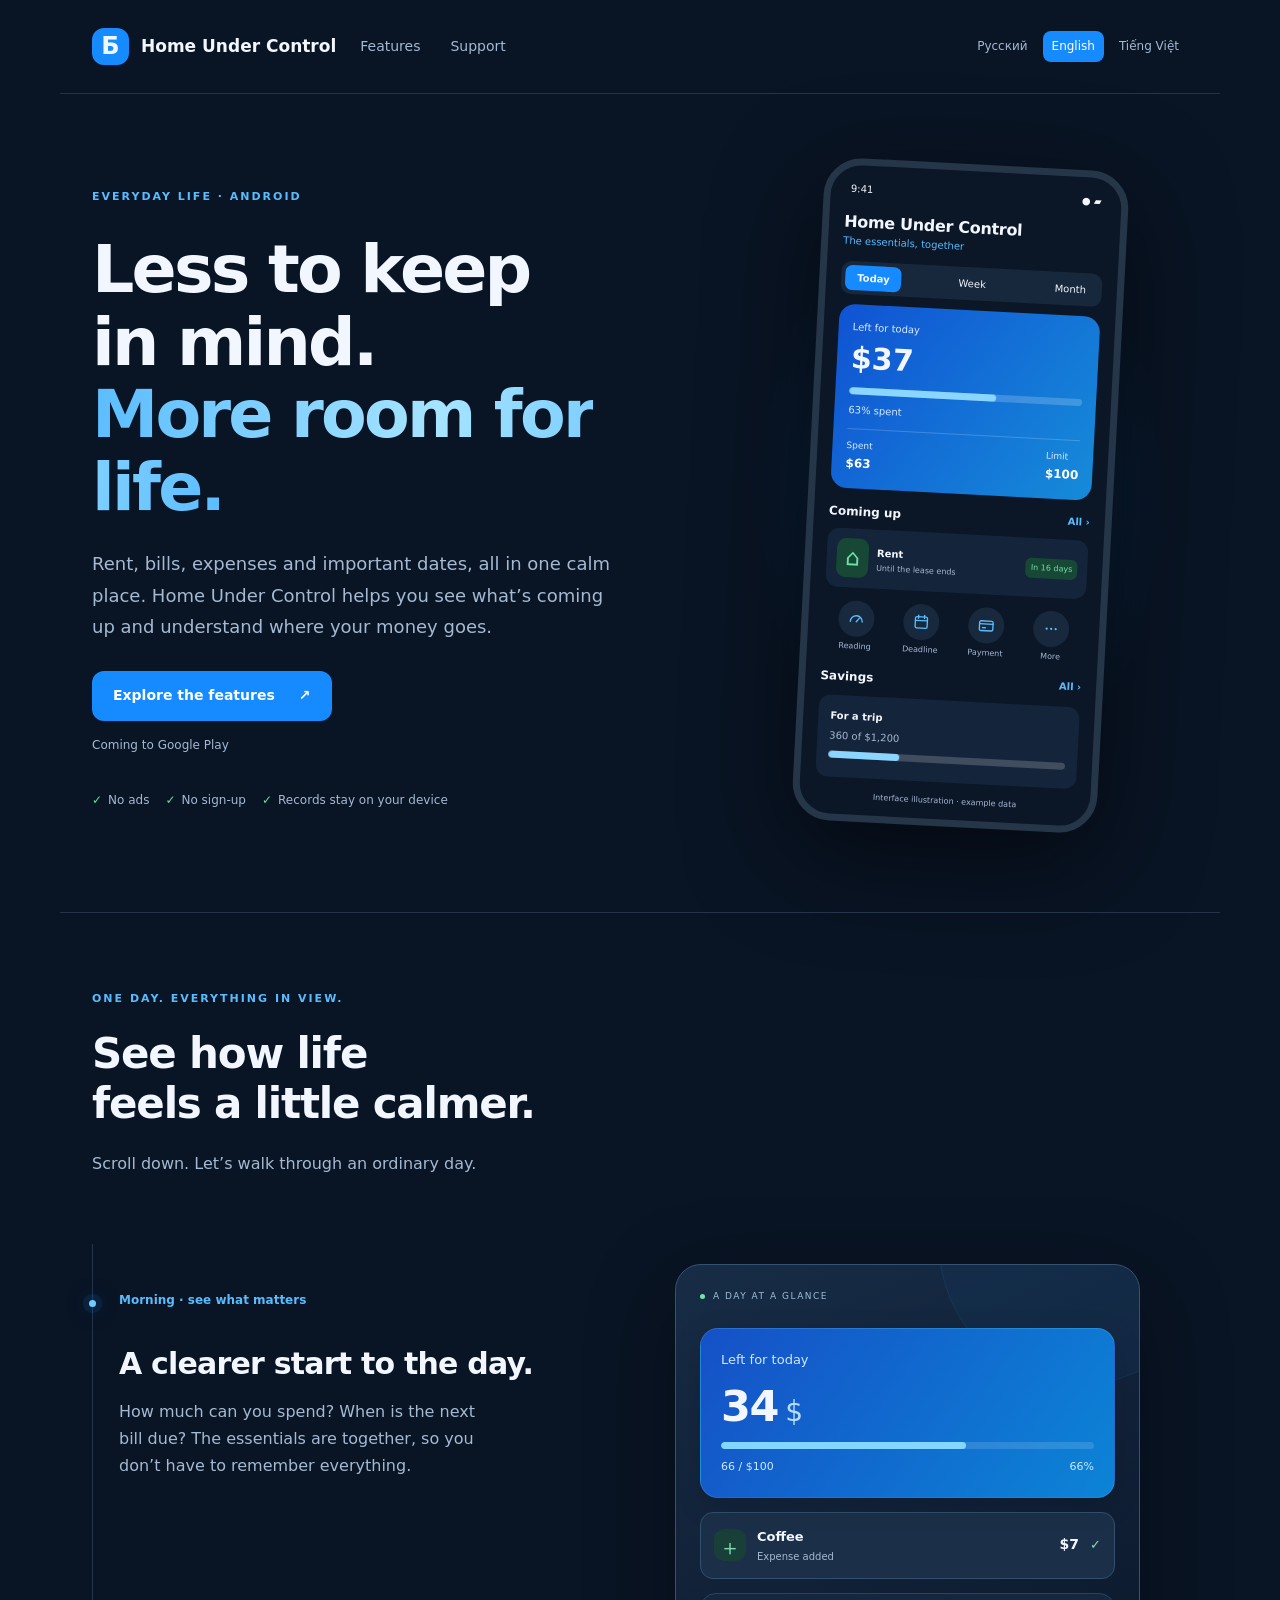
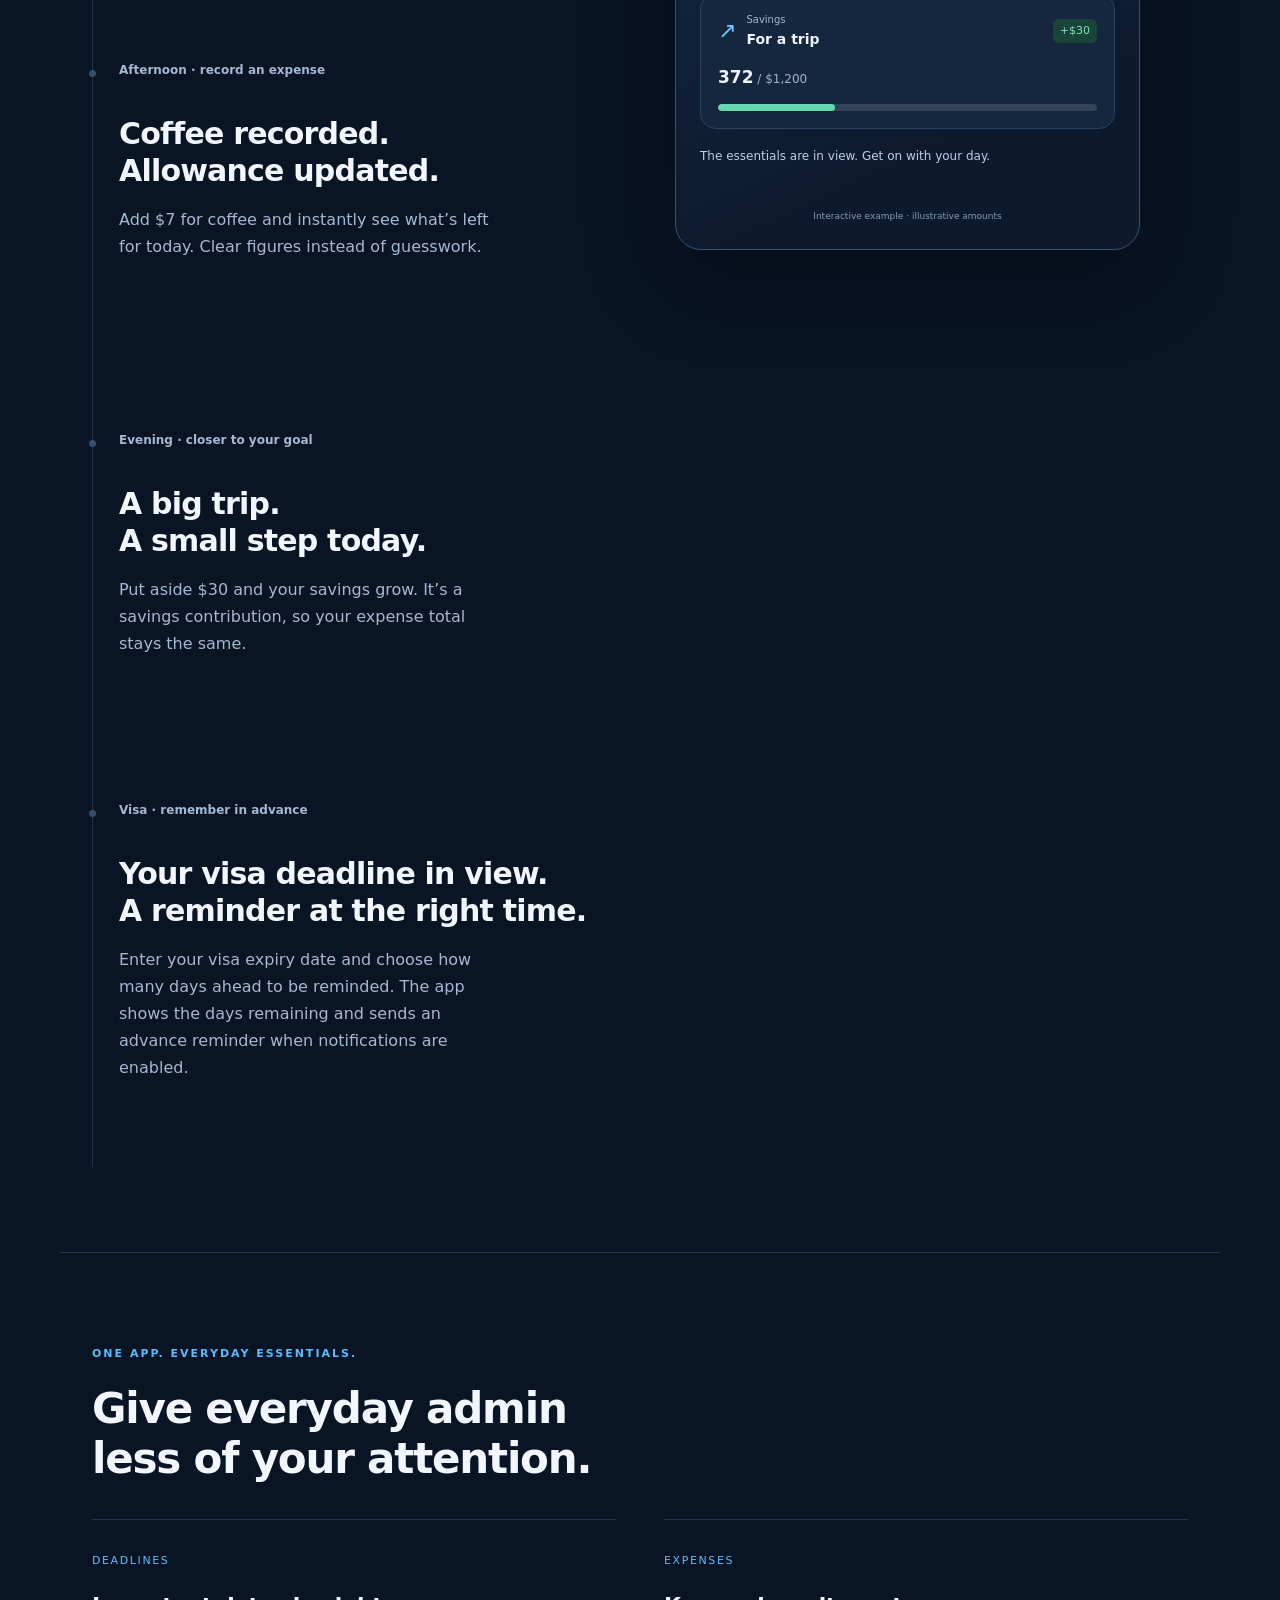
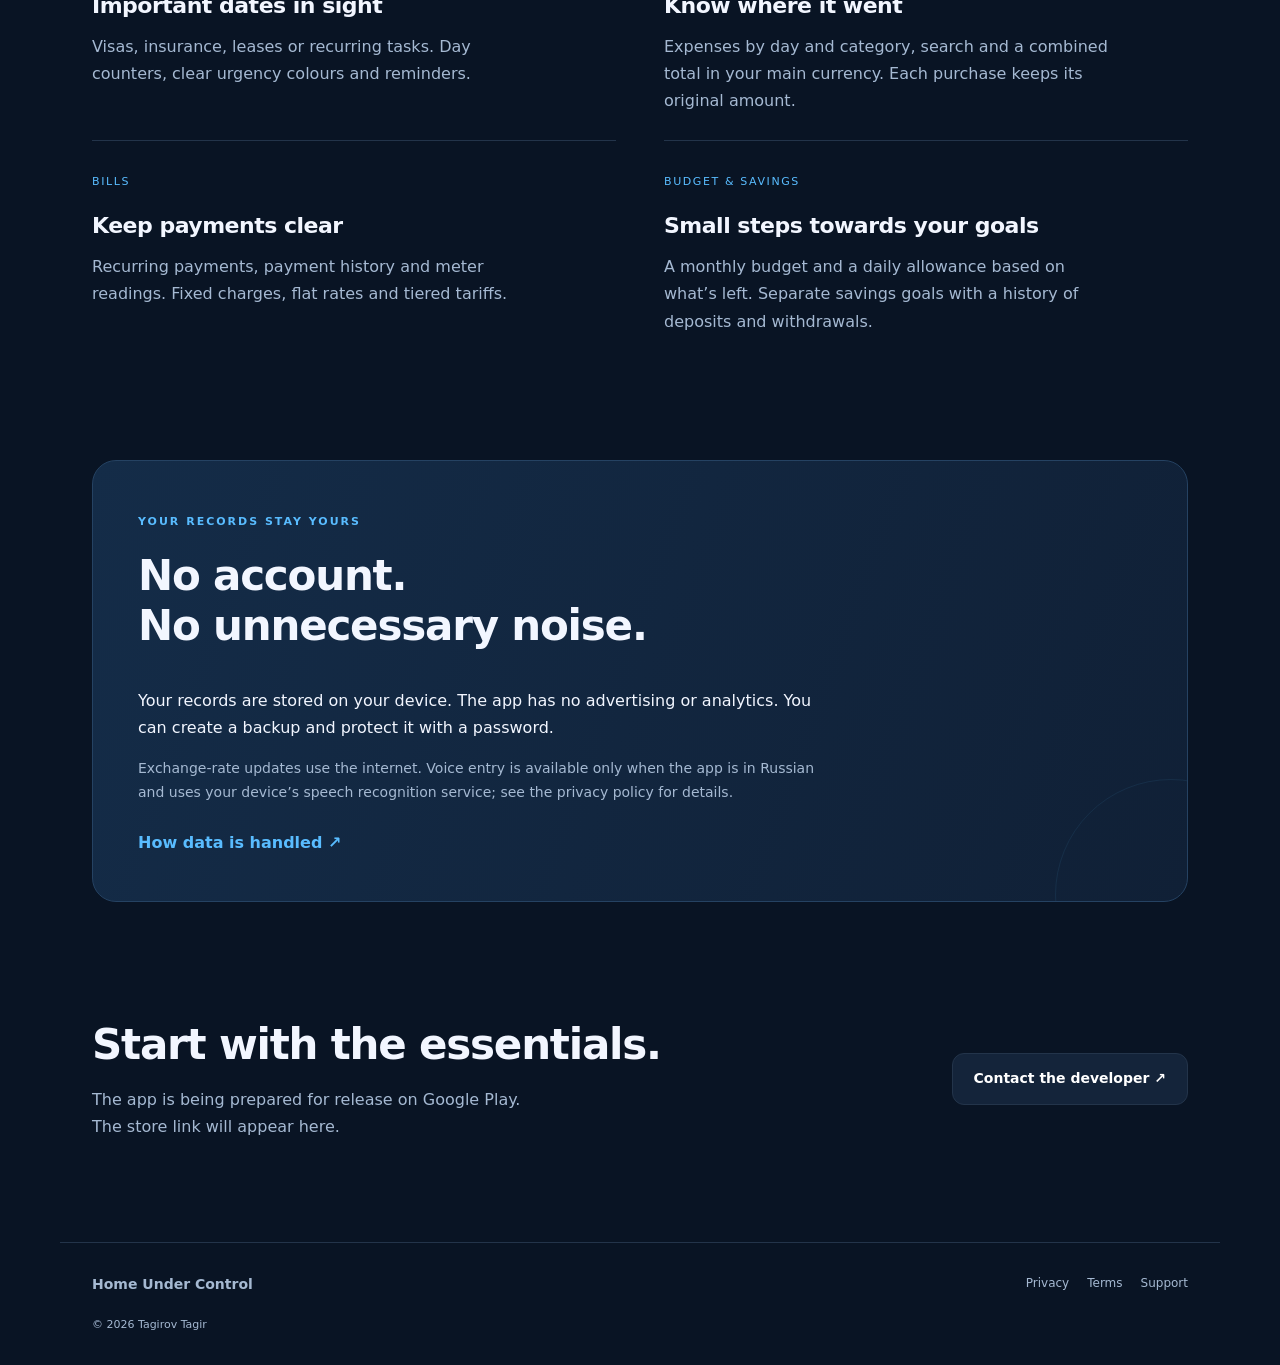
==== commit 72f09e1d: "Restore original website and keep only numbering and dash cleanup" ====
--- a/docs/en/index.html
+++ b/docs/en/index.html
@@ -1,32 +1,32 @@
-<!doctype html><html lang="en"><head><meta charset="utf-8"><meta name="viewport" content="width=device-width, initial-scale=1"><title>Deadlines, bills and expenses - Home Under Control</title><meta name="description" content="Deadlines, expenses, bills and savings in one Android app. The official Home Under Control website."><meta name="theme-color" content="#091424"><link rel="icon" href="../favicon.svg" type="image/svg+xml"><link rel="stylesheet" href="../style.css"><link rel="stylesheet" href="../language.css?v=flags2"><script src="../language.js?v=flags2" defer></script><link rel="stylesheet" href="../motion.css?v=scenes4"><script src="../motion.js?v=scenes4" defer></script><script type="module" src="../assets/vendor/model-viewer.min.js"></script><link rel="canonical" href="https://evigr.github.io/byt-pod-kontrolem-site/en/"><link rel="alternate" hreflang="ru" href="https://evigr.github.io/byt-pod-kontrolem-site/"><link rel="alternate" hreflang="en" href="https://evigr.github.io/byt-pod-kontrolem-site/en/"><link rel="alternate" hreflang="vi" href="https://evigr.github.io/byt-pod-kontrolem-site/vi/"><link rel="alternate" hreflang="x-default" href="https://evigr.github.io/byt-pod-kontrolem-site/"></head><body><header><a class="brand" href="./"><span class="logo">Б</span> Home Under Control</a><nav aria-label="Main navigation"><a href="./#features">Features</a><a href="support.html">Support</a></nav><details class="language-picker"><summary aria-label="Website language"><span class="language-flag" aria-hidden="true"><svg viewBox="0 0 24 16"><path fill="#203b78" d="M0 0h24v16H0z"/><path stroke="#fff" stroke-width="4" d="m0 0 24 16M24 0 0 16"/><path stroke="#db394e" stroke-width="1.5" d="m0 0 24 16M24 0 0 16"/><path stroke="#fff" stroke-width="6" d="M12 0v16M0 8h24"/><path stroke="#db394e" stroke-width="3" d="M12 0v16M0 8h24"/></svg></span><span>English</span><svg class="language-chevron" viewBox="0 0 16 16" aria-hidden="true"><path d="m4 6 4 4 4-4"/></svg></summary><nav class="language-list" aria-label="Website language"><a href="../index.html" lang="ru" hreflang="ru" aria-label="Русский"><span class="language-flag" aria-hidden="true"><svg viewBox="0 0 24 16"><path fill="#fff" d="M0 0h24v16H0z"/><path fill="#2454bf" d="M0 5.33h24v10.67H0z"/><path fill="#dc3d48" d="M0 10.67h24V16H0z"/></svg></span><span>Русский</span></a><a href="../en/index.html" lang="en" hreflang="en" aria-label="English" aria-current="page"><span class="language-flag" aria-hidden="true"><svg viewBox="0 0 24 16"><path fill="#203b78" d="M0 0h24v16H0z"/><path stroke="#fff" stroke-width="4" d="m0 0 24 16M24 0 0 16"/><path stroke="#db394e" stroke-width="1.5" d="m0 0 24 16M24 0 0 16"/><path stroke="#fff" stroke-width="6" d="M12 0v16M0 8h24"/><path stroke="#db394e" stroke-width="3" d="M12 0v16M0 8h24"/></svg></span><span>English</span></a><a href="../vi/index.html" lang="vi" hreflang="vi" aria-label="Tiếng Việt"><span class="language-flag" aria-hidden="true"><svg viewBox="0 0 24 16"><path fill="#d92d3b" d="M0 0h24v16H0z"/><path fill="#ffdf61" d="m12 2 1.5 4.5h4.7l-3.8 2.8 1.5 4.5-3.9-2.8-3.9 2.8 1.5-4.5-3.8-2.8h4.7z"/></svg></span><span>Tiếng Việt</span></a></nav></details></header><main class=""><section class="hero"><div><span class="eyebrow">EVERYDAY LIFE · ANDROID</span><h1>Less to keep<br>in mind.<br><em>More room for life.</em></h1><p class="lead">When rent is due, what you can spend today and when your visa expires. Dates and money in one app.</p><div class="actions"><a class="button" href="#features">Explore the features <span>↗</span></a><span class="release">Coming to Google Play</span></div><div class="trust"><span>No ads</span><span>No sign-up</span><span>Records stay on your device</span></div></div><div class="phone-wrap"><div class="halo"></div><div class="phone" aria-label="Interface illustration with example data"><div class="phone-top"><span>9:41</span><span>● ▰</span></div><h2>Home Under Control</h2><p class="phone-date">Today’s essentials</p><div class="tabs"><b>Today</b><span>Week</span><span>Month</span></div><div class="balance"><small>Left for today</small><strong>$37</strong><div class="track"><i></i></div><small>63% spent</small><div class="twocol"><span>Spent<b>$63</b></span><span>Limit<b>$100</b></span></div></div><div class="mini-title">Coming up <span>All ›</span></div><div class="mini-row"><span class="symbol">⌂</span><div><b>Rent</b><small>Until the lease ends</small></div><span class="pill">In 16 days</span></div><div class="quick"><span><svg viewbox="0 0 24 24" aria-hidden="true"><path d="M4 16a8 8 0 1 1 16 0"></path><path d="M12 16l4-5"></path></svg><small>Reading</small></span><span><svg viewbox="0 0 24 24" aria-hidden="true"><rect x="4" y="5" width="16" height="15" rx="2"></rect><path d="M4 10h16M8 3v4M16 3v4"></path></svg><small>Deadline</small></span><span><svg viewbox="0 0 24 24" aria-hidden="true"><rect x="3" y="6" width="18" height="13" rx="2"></rect><path d="M3 10h18M7 15h4"></path></svg><small>Payment</small></span><span><svg viewbox="0 0 24 24" aria-hidden="true"><path class="dots" d="M6 12h.01M12 12h.01M18 12h.01"></path></svg><small>More</small></span></div><div class="mini-title">Savings <span>All ›</span></div><div class="saving"><b>For a trip</b><p>360 of $1,200</p><div class="track"><i style="width:30%"></i></div></div><p class="demo-label">Interface illustration · example data</p></div></div></section>
+<!doctype html><html lang="en"><head><meta charset="utf-8"><meta name="viewport" content="width=device-width, initial-scale=1"><title>Deadlines, bills and expenses - Home Under Control</title><meta name="description" content="Deadlines, expenses, bills and savings in one Android app. The official Home Under Control website."><meta name="theme-color" content="#091424"><link rel="icon" href="../favicon.svg" type="image/svg+xml"><link rel="stylesheet" href="../style.css"><link rel="stylesheet" href="../motion.css?v=visa1"><script src="../motion.js?v=type-only1" defer></script><link rel="canonical" href="https://evigr.github.io/byt-pod-kontrolem-site/en/"><link rel="alternate" hreflang="ru" href="https://evigr.github.io/byt-pod-kontrolem-site/"><link rel="alternate" hreflang="en" href="https://evigr.github.io/byt-pod-kontrolem-site/en/"><link rel="alternate" hreflang="vi" href="https://evigr.github.io/byt-pod-kontrolem-site/vi/"><link rel="alternate" hreflang="x-default" href="https://evigr.github.io/byt-pod-kontrolem-site/"></head><body><header><a class="brand" href="./"><span class="logo">Б</span> Home Under Control</a><nav aria-label="Main navigation"><a href="./#features">Features</a><a href="support.html">Support</a></nav><nav class="languages" aria-label="Website language"><a href="../index.html" lang="ru" hreflang="ru">Русский</a><a href="../en/index.html" lang="en" hreflang="en" aria-current="page">English</a><a href="../vi/index.html" lang="vi" hreflang="vi">Tiếng Việt</a></nav></header><main class=""><section class="hero"><div><span class="eyebrow">EVERYDAY LIFE · ANDROID</span><h1>Less to keep<br>in mind.<br><em>More room for life.</em></h1><p class="lead">Rent, bills, expenses and important dates, all in one calm place. Home Under Control helps you see what’s coming up and understand where your money goes.</p><div class="actions"><a class="button" href="#features">Explore the features <span>↗</span></a><span class="release">Coming to Google Play</span></div><div class="trust"><span>No ads</span><span>No sign-up</span><span>Records stay on your device</span></div></div><div class="phone-wrap"><div class="halo"></div><div class="phone" aria-label="Interface illustration with example data"><div class="phone-top"><span>9:41</span><span>● ▰</span></div><h2>Home Under Control</h2><p class="phone-date">The essentials, together</p><div class="tabs"><b>Today</b><span>Week</span><span>Month</span></div><div class="balance"><small>Left for today</small><strong>$37</strong><div class="track"><i></i></div><small>63% spent</small><div class="twocol"><span>Spent<b>$63</b></span><span>Limit<b>$100</b></span></div></div><div class="mini-title">Coming up <span>All ›</span></div><div class="mini-row"><span class="symbol">⌂</span><div><b>Rent</b><small>Until the lease ends</small></div><span class="pill">In 16 days</span></div><div class="quick"><span><svg viewbox="0 0 24 24" aria-hidden="true"><path d="M4 16a8 8 0 1 1 16 0"></path><path d="M12 16l4-5"></path></svg><small>Reading</small></span><span><svg viewbox="0 0 24 24" aria-hidden="true"><rect x="4" y="5" width="16" height="15" rx="2"></rect><path d="M4 10h16M8 3v4M16 3v4"></path></svg><small>Deadline</small></span><span><svg viewbox="0 0 24 24" aria-hidden="true"><rect x="3" y="6" width="18" height="13" rx="2"></rect><path d="M3 10h18M7 15h4"></path></svg><small>Payment</small></span><span><svg viewbox="0 0 24 24" aria-hidden="true"><path class="dots" d="M6 12h.01M12 12h.01M18 12h.01"></path></svg><small>More</small></span></div><div class="mini-title">Savings <span>All ›</span></div><div class="saving"><b>For a trip</b><p>360 of $1,200</p><div class="track"><i style="width:30%"></i></div></div><p class="demo-label">Interface illustration · example data</p></div></div></section>
 
 <section class="story" aria-labelledby="story-heading">
   <div class="story-heading reveal"><span class="eyebrow">ONE DAY. EVERYTHING IN VIEW.</span>
-    <h2 id="story-heading">An ordinary day<br>with the app.</h2>
-    <p>Scroll or choose a situation. The example figures will update.</p>
+    <h2 id="story-heading">See how life<br>feels a little calmer.</h2>
+    <p>Scroll down. Let’s walk through an ordinary day.</p>
   </div>
   <div class="story-layout">
     <div class="story-steps">
       <article class="story-step" id="story-plan" data-step="0">
         <button class="step-select" type="button" aria-pressed="true" data-select="0"><span>Morning · see what matters</span></button>
-        <h3>What’s left for today?</h3><p>Open the app in the morning to see your remaining budget, upcoming bills and deadlines.</p>
+        <h3>A clearer start to the day.</h3><p>How much can you spend? When is the next bill due? The essentials are together, so you don’t have to remember everything.</p>
       </article>
       <article class="story-step" id="story-expense" data-step="1">
         <button class="step-select" type="button" aria-pressed="false" data-select="1"><span>Afternoon · record an expense</span></button>
-        <h3>Coffee recorded.<br>Allowance updated.</h3><p>Record $7 for coffee. The app adds the purchase and shows your remaining daily budget.</p>
+        <h3>Coffee recorded.<br>Allowance updated.</h3><p>Add $7 for coffee and instantly see what’s left for today. Clear figures instead of guesswork.</p>
       </article>
       <article class="story-step" id="story-saving" data-step="2">
         <button class="step-select" type="button" aria-pressed="false" data-select="2"><span>Evening · closer to your goal</span></button>
-        <h3>Saved for a trip.<br>See your savings grow.</h3><p>Add $30 to your travel savings. The deposit stays in your history and does not count as an expense.</p>
+        <h3>A big trip.<br>A small step today.</h3><p>Put aside $30 and your savings grow. It’s a savings contribution, so your expense total stays the same.</p>
       </article>
       <article class="story-step" id="story-visa" data-step="3">
         <button class="step-select" type="button" aria-pressed="false" data-select="3"><span>Visa · remember in advance</span></button>
-        <h3>Your visa deadline in view.<br>Time to prepare.</h3><p>Enter your visa expiry date and choose how many days ahead to be reminded. The app shows the days remaining and sends an advance reminder when notifications are enabled.</p>
+        <h3>Your visa deadline in view.<br>A reminder at the right time.</h3><p>Enter your visa expiry date and choose how many days ahead to be reminded. The app shows the days remaining and sends an advance reminder when notifications are enabled.</p>
       </article>
     </div>
     <div class="story-stage" data-stage="0" data-money-scale="0.02">
       <div class="stage-orbit" aria-hidden="true"></div>
-      <div class="stage-top"><span class="stage-dot"></span><span>A DAY AT A GLANCE</span><span class="stage-progress" aria-hidden="true"><i class="is-current"></i><i></i><i></i><i></i></span></div>
+      <div class="stage-top"><span class="stage-dot"></span><span>A DAY AT A GLANCE</span></div>
       <div class="stage-finances">
       <div class="stage-budget">
         <div class="stage-label">Left for today</div>
@@ -35,20 +35,18 @@
         <div class="stage-budget-foot"><span><span data-number="spent">63</span> / $100</span><span data-number="percent">63%</span></div>
       </div>
       <div class="stage-receipt"><span class="receipt-icon" aria-hidden="true">＋</span><div><b>Coffee</b><small>Expense added</small></div><strong>$7</strong><span class="receipt-check" aria-hidden="true">✓</span></div>
-      <div class="travel-scene" aria-hidden="true"><model-viewer class="car-model" src="../assets/models/car-road.glb" camera-orbit="35deg 62deg 78%" field-of-view="30deg" exposure="1.2" shadow-intensity="1" interaction-prompt="none" loading="lazy" tabindex="-1"></model-viewer><div class="travel-horizon"></div></div>
       <div class="stage-saving"><div class="stage-saving-title"><span class="saving-icon" aria-hidden="true">↗</span><div><small>Savings</small><b>For a trip</b></div><span class="saving-gain">+$30</span></div>
         <p><strong data-number="saved">360</strong><span> / $1,200</span></p><div class="stage-track"><i data-bar="saved" style="width:30%"></i></div>
       </div>
       </div>
       <div class="stage-visa" hidden>
-        <div class="visa-card"><div class="flight-scene" aria-hidden="true"><div class="flight-route"></div><model-viewer class="plane-model" src="../assets/models/airplane.glb" camera-orbit="35deg 68deg 72%" field-of-view="28deg" exposure="1.1" shadow-intensity="0" interaction-prompt="none" loading="lazy" tabindex="-1"></model-viewer></div><div class="visa-information"><div class="stage-label">Until your visa expires</div><div class="visa-count">7 <span>days</span></div><div class="visa-rule"></div><div class="visa-setting"><span>Remind me ahead</span><b>7 days</b></div><p>You choose when to be reminded</p></div></div>
-        <div class="visa-notification"><svg class="visa-bell" viewbox="0 0 24 24" aria-hidden="true"><path d="M18 8a6 6 0 0 0-12 0c0 7-3 7-3 9h18c0-2-3-2-3-9M10 21h4M12 2V1"></svg><div><b>Time to check your visa</b><p>Your visa expires in 7 days.</p></div></div>
-        <small class="model-credit">3D: <a href="https://poly.pizza/m/8ciDd9k8wha">Poly by Google</a> · <a href="https://creativecommons.org/licenses/by/3.0/">CC BY 3.0</a></small>
+        <div class="visa-card"><span class="visa-symbol" aria-hidden="true">✈</span><div class="stage-label">Until your visa expires</div><div class="visa-count">7 <span>days</span></div><div class="visa-rule"></div><div class="visa-setting"><span>Remind me ahead</span><b>7 days</b></div><p>You choose when to be reminded</p></div>
+        <div class="visa-notification"><span class="visa-bell" aria-hidden="true">◷</span><div><b>Time to check your visa</b><p>Your visa expires in 7 days.</p></div></div>
       </div>
       <div class="stage-caption"><span data-caption="0">The essentials are in view. Get on with your day.</span><span data-caption="1" hidden>Expense recorded. You have $30 left for today.</span><span data-caption="2" hidden>One step closer to your trip. Without the fuss.</span><span data-caption="3" hidden>An important date in view. Time to prepare.</span></div>
       <p class="stage-disclaimer">Interactive example · illustrative amounts</p>
     </div>
   </div>
-</section><section id="features" class="features"><div class="section-intro"><span class="eyebrow">FOR YOUR EVERYDAY TASKS</span><h2>Dates, bills<br>and money plans.</h2></div><div class="feature-grid"><article><span class="feature-label">DEADLINES</span><h3>Important dates in sight</h3><p>Visas, insurance, leases or recurring tasks. Day counters, clear urgency colours and reminders.</p></article><article><span class="feature-label">EXPENSES</span><h3>Know where it went</h3><p>Expenses by day and category, search and a combined total in your main currency. Each purchase keeps its original amount.</p></article><article><span class="feature-label">BILLS</span><h3>Keep payments clear</h3><p>Recurring payments, payment history and meter readings. Fixed charges, flat rates and tiered tariffs.</p></article><article><span class="feature-label">BUDGET &amp; SAVINGS</span><h3>Small steps towards your goals</h3><p>A monthly budget and a daily allowance based on what’s left. Separate savings goals with a history of deposits and withdrawals.</p></article></div></section>
-<section class="privacy-callout"><span class="eyebrow">YOUR RECORDS STAY YOURS</span><h2>No account.<br>Data on your phone.</h2><p>Your records are stored on your device. The app has no advertising or analytics. You can create a backup and protect it with a password.</p><p class="muted">Internet access is used to update exchange rates. Voice input uses the system speech recognition service. See the privacy policy for details.</p><a class="text-link" href="privacy.html">How data is handled ↗</a></section>
-<section class="closing"><div><h2>Coming to Google Play.</h2><p>The app is being prepared for release on Google Play.<br>The store link will appear here.</p></div><a class="button secondary" href="support.html">Contact the developer ↗</a></section></main><footer><a class="brand" href="./">Home Under Control</a><div><a href="privacy.html">Privacy</a><a href="terms.html">Terms</a><a href="support.html">Support</a></div><p>© 2026 Tagirov Tagir</p></footer></body></html>+</section><section id="features" class="features"><div class="section-intro"><span class="eyebrow">ONE APP. EVERYDAY ESSENTIALS.</span><h2>Give everyday admin<br>less of your attention.</h2></div><div class="feature-grid"><article><span class="feature-no">DEADLINES</span><h3>Important dates in sight</h3><p>Visas, insurance, leases or recurring tasks. Day counters, clear urgency colours and reminders.</p></article><article><span class="feature-no">EXPENSES</span><h3>Know where it went</h3><p>Expenses by day and category, search and a combined total in your main currency. Each purchase keeps its original amount.</p></article><article><span class="feature-no">BILLS</span><h3>Keep payments clear</h3><p>Recurring payments, payment history and meter readings. Fixed charges, flat rates and tiered tariffs.</p></article><article><span class="feature-no">BUDGET &amp; SAVINGS</span><h3>Small steps towards your goals</h3><p>A monthly budget and a daily allowance based on what’s left. Separate savings goals with a history of deposits and withdrawals.</p></article></div></section>
+<section class="privacy-callout"><span class="eyebrow">YOUR RECORDS STAY YOURS</span><h2>No account.<br>No unnecessary noise.</h2><p>Your records are stored on your device. The app has no advertising or analytics. You can create a backup and protect it with a password.</p><p class="muted">Exchange-rate updates use the internet. Voice entry is available only when the app is in Russian and uses your device’s speech recognition service; see the privacy policy for details.</p><a class="text-link" href="privacy.html">How data is handled ↗</a></section>
+<section class="closing"><div><h2>Start with the essentials.</h2><p>The app is being prepared for release on Google Play.<br>The store link will appear here.</p></div><a class="button secondary" href="support.html">Contact the developer ↗</a></section></main><footer><a class="brand" href="./">Home Under Control</a><div><a href="privacy.html">Privacy</a><a href="terms.html">Terms</a><a href="support.html">Support</a></div><p>© 2026 Tagirov Tagir</p></footer></body></html>
--- a/docs/style.css
+++ b/docs/style.css
@@ -1,4 +1,4 @@
-:root{color-scheme:dark;--bg:#091424;--panel:#14243a;--text:#f2f6ff;--muted:#a5b9d2;--blue:#59bcff;--line:#23344a}*{box-sizing:border-box}html{scroll-behavior:smooth;scroll-padding-top:30px}body{margin:0;background:var(--bg);color:var(--text);font:16px/1.7 system-ui,-apple-system,"Segoe UI",sans-serif}a{color:inherit;text-decoration:none}a:focus-visible,summary:focus-visible{outline:3px solid var(--blue);outline-offset:5px}header,main,footer{max-width:1160px;margin:auto}header{padding:28px 32px;display:flex;align-items:center;justify-content:space-between;border-bottom:1px solid var(--line)}.brand{font-size:17px;font-weight:750;display:flex;gap:12px;align-items:center}.logo{background:#168bff;border-radius:12px;width:37px;height:37px;text-align:center;font-size:24px;line-height:37px}nav{display:flex;gap:30px;font-size:14px;color:var(--muted)}nav a:hover,footer a:hover{color:var(--blue)}section{padding:85px 32px}.hero{display:grid;grid-template-columns:1.25fr 1fr;align-items:center;gap:72px;padding-top:70px}.eyebrow{font-size:11px;letter-spacing:2px;font-weight:750;color:var(--blue)}h1{font-size:clamp(42px,5.2vw,68px);line-height:1.09;letter-spacing:-2.8px;margin:25px 0}em{font-style:normal;color:var(--blue)}.lead{font-size:18px;color:var(--muted);max-width:530px;line-height:1.75}.actions{display:flex;flex-direction:column;align-items:flex-start;gap:14px;margin-top:28px}.button{display:inline-flex;align-items:center;gap:24px;background:#168bff;color:white;border-radius:12px;padding:13px 21px;font-size:14px;font-weight:700;overflow-wrap:anywhere}.button:hover{background:#0877dd}.release{font-size:12px;color:var(--muted)}.trust{display:flex;flex-wrap:wrap;gap:16px;margin-top:35px;font-size:12px;color:var(--muted)}.trust span:before{content:'✓';color:#69dda6;margin-right:6px}.phone-wrap{position:relative;display:flex;justify-content:center}.halo{position:absolute;inset:10% -20%;background:radial-gradient(ellipse,#0d55954a,transparent 68%);z-index:-1}.phone{width:305px;border:7px solid #263649;border-radius:38px;background:#0b1627;padding:15px 15px 12px;box-shadow:0 30px 100px #0008;transform:rotate(3deg)}.phone-top{display:flex;justify-content:space-between;font-size:10px;margin:0 5px 15px}.phone h2{font-size:16px;margin:0;letter-spacing:-.3px}.phone-date{font-size:10px;color:var(--blue);margin:1px 0 12px}.tabs{display:flex;justify-content:space-between;font-size:10px;background:#17273c;border-radius:10px;padding:4px;margin-bottom:10px}.tabs>*{padding:4px 12px}.tabs b{background:#168bff;border-radius:7px}.balance{background:linear-gradient(125deg,#1053d3,#168bd9);border-radius:16px;padding:14px}.balance small{display:block;font-size:10px;color:#d7eaff}.balance>strong{font-size:30px;line-height:1.5}.track{height:7px;border-radius:5px;background:#ffffff30;overflow:hidden;margin:7px 0}.track i{display:block;width:63%;height:100%;background:#8bd6ff;border-radius:5px}.twocol{display:flex;justify-content:space-between;border-top:1px solid #ffffff30;margin-top:10px;padding-top:9px;font-size:9px;color:#d7eaff}.twocol b{display:block;color:white;font-size:12px}.mini-title{display:flex;justify-content:space-between;font-size:12px;font-weight:750;margin:13px 0 7px}.mini-title span{font-size:10px;color:var(--blue)}.mini-row{display:flex;align-items:center;gap:8px;background:var(--panel);border-radius:12px;padding:10px}.symbol{font-size:23px;background:#174735;color:#72dfa8;border-radius:9px;width:32px;text-align:center}.mini-row b{font-size:10px;display:block}.mini-row small{font-size:8px;display:block;color:var(--muted)}.pill{margin-left:auto;white-space:nowrap;font-size:8px;background:#174735;color:#72dfa8;border-radius:6px;padding:3px 5px}.quick{display:flex;justify-content:space-around;margin:13px 0}.quick>span{background:#18293e;border-radius:50%;width:36px;height:36px;text-align:center;line-height:35px;color:var(--blue);font-size:20px}.quick small{display:block;font-size:8px;line-height:20px;color:var(--muted)}.saving{margin-top:8px;padding:12px;border-radius:12px;background:var(--panel);font-size:10px}.saving p{margin:3px 0;color:var(--muted)}.demo-label{font-size:8px;color:var(--muted);text-align:center;margin:12px 0 0}.features{border-top:1px solid var(--line)}h2{font-size:clamp(28px,3.6vw,42px);line-height:1.2;letter-spacing:-1.2px;margin:18px 0 35px}.feature-grid{display:grid;grid-template-columns:1fr 1fr;gap:0 48px}.feature-grid article{padding:25px 0;border-top:1px solid var(--line)}.feature-label{font-size:11px;letter-spacing:1.6px;color:var(--blue)}h3{font-size:22px;letter-spacing:-.5px;margin:14px 0 9px}.feature-grid p{color:var(--muted);max-width:450px;margin:0}.privacy-callout{background:linear-gradient(110deg,#142c48,#102036);border:1px solid #254262;border-radius:24px;margin:15px 32px;padding:45px}.privacy-callout p{max-width:700px}.muted{color:var(--muted);font-size:14px}.text-link{display:inline-block;color:var(--blue);font-weight:700;margin-top:10px}.closing{display:flex;justify-content:space-between;align-items:center;gap:35px}.closing h2{margin-bottom:15px}.closing p{color:var(--muted)}.secondary{background:var(--panel);border:1px solid var(--line);white-space:nowrap}footer{border-top:1px solid var(--line);padding:30px 32px;display:flex;flex-wrap:wrap;gap:20px;justify-content:space-between;color:var(--muted);font-size:12px}footer .brand{font-size:14px}footer>div{display:flex;flex-wrap:wrap;gap:18px}footer p{width:100%;margin:0;font-size:11px}.document{max-width:850px;padding:50px 32px 90px;overflow-wrap:anywhere}.document h1{font-size:38px;letter-spacing:-1px;line-height:1.2}.document h2{font-size:24px;margin:36px 0 12px;letter-spacing:-.4px}.document p,.document li{color:#bfcee0}.document li{margin-bottom:10px}.document a:not(.button){color:var(--blue)}.back{display:block;font-size:13px;margin-bottom:30px}details{border-bottom:1px solid var(--line);padding:17px 0}summary{cursor:pointer;font-weight:650}.document .button{margin:15px 0}@media(max-width:760px){header{padding:20px}.brand{font-size:14px;gap:8px}nav{gap:14px;font-size:12px}nav a:first-child{display:none}.hero{grid-template-columns:1fr;gap:45px;padding-top:45px}.hero h1{font-size:49px}.hero .lead{font-size:16px}.phone{transform:rotate(0)}section{padding:50px 22px}.feature-grid{grid-template-columns:1fr}.privacy-callout{margin:10px 18px;padding:28px}.closing{flex-direction:column;align-items:flex-start}.secondary{white-space:normal}footer{padding:26px 22px;flex-direction:column}.document{padding:35px 22px 60px}.document h1{font-size:30px;letter-spacing:-.5px}}@media(prefers-reduced-motion:reduce){html{scroll-behavior:auto}}
+:root{color-scheme:dark;--bg:#091424;--panel:#14243a;--text:#f2f6ff;--muted:#a5b9d2;--blue:#59bcff;--line:#23344a}*{box-sizing:border-box}html{scroll-behavior:smooth;scroll-padding-top:30px}body{margin:0;background:var(--bg);color:var(--text);font:16px/1.7 system-ui,-apple-system,"Segoe UI",sans-serif}a{color:inherit;text-decoration:none}a:focus-visible,summary:focus-visible{outline:3px solid var(--blue);outline-offset:5px}header,main,footer{max-width:1160px;margin:auto}header{padding:28px 32px;display:flex;align-items:center;justify-content:space-between;border-bottom:1px solid var(--line)}.brand{font-size:17px;font-weight:750;display:flex;gap:12px;align-items:center}.logo{background:#168bff;border-radius:12px;width:37px;height:37px;text-align:center;font-size:24px;line-height:37px}nav{display:flex;gap:30px;font-size:14px;color:var(--muted)}nav a:hover,footer a:hover{color:var(--blue)}section{padding:85px 32px}.hero{display:grid;grid-template-columns:1.25fr 1fr;align-items:center;gap:72px;padding-top:70px}.eyebrow{font-size:11px;letter-spacing:2px;font-weight:750;color:var(--blue)}h1{font-size:clamp(42px,5.2vw,68px);line-height:1.09;letter-spacing:-2.8px;margin:25px 0}em{font-style:normal;color:var(--blue)}.lead{font-size:18px;color:var(--muted);max-width:530px;line-height:1.75}.actions{display:flex;flex-direction:column;align-items:flex-start;gap:14px;margin-top:28px}.button{display:inline-flex;align-items:center;gap:24px;background:#168bff;color:white;border-radius:12px;padding:13px 21px;font-size:14px;font-weight:700;overflow-wrap:anywhere}.button:hover{background:#0877dd}.release{font-size:12px;color:var(--muted)}.trust{display:flex;flex-wrap:wrap;gap:16px;margin-top:35px;font-size:12px;color:var(--muted)}.trust span:before{content:'✓';color:#69dda6;margin-right:6px}.phone-wrap{position:relative;display:flex;justify-content:center}.halo{position:absolute;inset:10% -20%;background:radial-gradient(ellipse,#0d55954a,transparent 68%);z-index:-1}.phone{width:305px;border:7px solid #263649;border-radius:38px;background:#0b1627;padding:15px 15px 12px;box-shadow:0 30px 100px #0008;transform:rotate(3deg)}.phone-top{display:flex;justify-content:space-between;font-size:10px;margin:0 5px 15px}.phone h2{font-size:16px;margin:0;letter-spacing:-.3px}.phone-date{font-size:10px;color:var(--blue);margin:1px 0 12px}.tabs{display:flex;justify-content:space-between;font-size:10px;background:#17273c;border-radius:10px;padding:4px;margin-bottom:10px}.tabs>*{padding:4px 12px}.tabs b{background:#168bff;border-radius:7px}.balance{background:linear-gradient(125deg,#1053d3,#168bd9);border-radius:16px;padding:14px}.balance small{display:block;font-size:10px;color:#d7eaff}.balance>strong{font-size:30px;line-height:1.5}.track{height:7px;border-radius:5px;background:#ffffff30;overflow:hidden;margin:7px 0}.track i{display:block;width:63%;height:100%;background:#8bd6ff;border-radius:5px}.twocol{display:flex;justify-content:space-between;border-top:1px solid #ffffff30;margin-top:10px;padding-top:9px;font-size:9px;color:#d7eaff}.twocol b{display:block;color:white;font-size:12px}.mini-title{display:flex;justify-content:space-between;font-size:12px;font-weight:750;margin:13px 0 7px}.mini-title span{font-size:10px;color:var(--blue)}.mini-row{display:flex;align-items:center;gap:8px;background:var(--panel);border-radius:12px;padding:10px}.symbol{font-size:23px;background:#174735;color:#72dfa8;border-radius:9px;width:32px;text-align:center}.mini-row b{font-size:10px;display:block}.mini-row small{font-size:8px;display:block;color:var(--muted)}.pill{margin-left:auto;white-space:nowrap;font-size:8px;background:#174735;color:#72dfa8;border-radius:6px;padding:3px 5px}.quick{display:flex;justify-content:space-around;margin:13px 0}.quick>span{background:#18293e;border-radius:50%;width:36px;height:36px;text-align:center;line-height:35px;color:var(--blue);font-size:20px}.quick small{display:block;font-size:8px;line-height:20px;color:var(--muted)}.saving{margin-top:8px;padding:12px;border-radius:12px;background:var(--panel);font-size:10px}.saving p{margin:3px 0;color:var(--muted)}.demo-label{font-size:8px;color:var(--muted);text-align:center;margin:12px 0 0}.features{border-top:1px solid var(--line)}h2{font-size:clamp(28px,3.6vw,42px);line-height:1.2;letter-spacing:-1.2px;margin:18px 0 35px}.feature-grid{display:grid;grid-template-columns:1fr 1fr;gap:0 48px}.feature-grid article{padding:25px 0;border-top:1px solid var(--line)}.feature-no{font-size:11px;letter-spacing:1.6px;color:var(--blue)}h3{font-size:22px;letter-spacing:-.5px;margin:14px 0 9px}.feature-grid p{color:var(--muted);max-width:450px;margin:0}.privacy-callout{background:linear-gradient(110deg,#142c48,#102036);border:1px solid #254262;border-radius:24px;margin:15px 32px;padding:45px}.privacy-callout p{max-width:700px}.muted{color:var(--muted);font-size:14px}.text-link{display:inline-block;color:var(--blue);font-weight:700;margin-top:10px}.closing{display:flex;justify-content:space-between;align-items:center;gap:35px}.closing h2{margin-bottom:15px}.closing p{color:var(--muted)}.secondary{background:var(--panel);border:1px solid var(--line);white-space:nowrap}footer{border-top:1px solid var(--line);padding:30px 32px;display:flex;flex-wrap:wrap;gap:20px;justify-content:space-between;color:var(--muted);font-size:12px}footer .brand{font-size:14px}footer>div{display:flex;flex-wrap:wrap;gap:18px}footer p{width:100%;margin:0;font-size:11px}.document{max-width:850px;padding:50px 32px 90px;overflow-wrap:anywhere}.document h1{font-size:38px;letter-spacing:-1px;line-height:1.2}.document h2{font-size:24px;margin:36px 0 12px;letter-spacing:-.4px}.document p,.document li{color:#bfcee0}.document li{margin-bottom:10px}.document a:not(.button){color:var(--blue)}.back{display:block;font-size:13px;margin-bottom:30px}details{border-bottom:1px solid var(--line);padding:17px 0}summary{cursor:pointer;font-weight:650}.document .button{margin:15px 0}@media(max-width:760px){header{padding:20px}.brand{font-size:14px;gap:8px}nav{gap:14px;font-size:12px}nav a:first-child{display:none}.hero{grid-template-columns:1fr;gap:45px;padding-top:45px}.hero h1{font-size:49px}.hero .lead{font-size:16px}.phone{transform:rotate(0)}section{padding:50px 22px}.feature-grid{grid-template-columns:1fr}.privacy-callout{margin:10px 18px;padding:28px}.closing{flex-direction:column;align-items:flex-start}.secondary{white-space:normal}footer{padding:26px 22px;flex-direction:column}.document{padding:35px 22px 60px}.document h1{font-size:30px;letter-spacing:-.5px}}@media(prefers-reduced-motion:reduce){html{scroll-behavior:auto}}
 
 body{overflow-x:clip}
 
--- a/docs/motion.css
+++ b/docs/motion.css
@@ -1,25 +1,4 @@
-/* Product story: square panels, local 3D assets, native scrolling. */
-.button{transition:background .2s,transform .2s}.button:hover{transform:translateY(-2px)}
-.hero h1 em{background:linear-gradient(100deg,#5abcff,#a6e4ff 55%,#5abcff);background-clip:text;-webkit-background-clip:text;color:transparent}.hero .phone{animation:phone-arrive 1s ease both}.hero h1,.hero .lead,.hero .actions,.hero .trust{animation:copy-arrive .7s ease both}.phone-wrap .halo{background:radial-gradient(ellipse,#168bff30,transparent 67%)}
-.motion-ready{opacity:0;transform:translateY(18px);transition:opacity .5s ease,transform .5s ease}.motion-ready.is-visible{opacity:1;transform:none}
-.story{border-top:1px solid var(--line);padding-top:70px}.story-heading{max-width:650px;margin-bottom:56px}.story-heading p{color:var(--muted);margin-top:-14px}.story-layout{display:grid;grid-template-columns:1fr 1fr;gap:64px;align-items:start;position:relative}.story-steps{padding:0}
-.story-step{min-height:70svh;padding:32px 12px 100px 26px;border-left:1px solid #263f59;position:relative;scroll-margin-top:140px}.story-step:last-child{min-height:88svh;padding-bottom:180px}.story-step:before{content:'';position:absolute;left:-4px;top:51px;width:7px;height:7px;border-radius:50%;background:#35506d;transition:background .25s}.story-step.is-active:before{background:#70cdff;box-shadow:0 0 0 5px #168bff18}.story-step h3{font-size:30px;line-height:1.22;margin:20px 0 15px;letter-spacing:-.8px;max-width:400px}.story-step p{color:var(--muted);max-width:375px;font-size:16px}.story-enhanced .story-step{opacity:.42;transition:opacity .3s ease}.story-enhanced .story-step.is-active{opacity:1}
-.step-select{font:inherit;font-size:12px;font-weight:650;display:flex;align-items:center;border:0;background:none;color:var(--muted);padding:0;min-height:44px;text-align:left;cursor:pointer}.step-select[aria-pressed=true]{color:var(--blue)}.step-select:focus-visible{outline:2px solid var(--blue);outline-offset:6px}
-.story-stage{position:sticky;top:max(28px,calc((100svh - 590px)/2));isolation:isolate;width:100%;max-width:465px;min-height:550px;border:1px solid #345272;background:#0e1e32;padding:24px;box-shadow:0 18px 60px #0003;overflow:hidden}.story-stage div,.story-stage b,.story-stage strong,.story-stage span{border-radius:0}.stage-orbit{display:none}.stage-top{display:flex;align-items:center;gap:8px;font-size:9px;letter-spacing:1.4px;color:#9fbbd8;margin-bottom:24px}.stage-dot{width:5px;height:5px;background:var(--blue)}.stage-progress{display:flex;gap:5px;margin-left:auto;align-items:center}.stage-progress i{width:14px;height:2px;background:#34516e;transition:background .2s}.stage-progress i.is-current{background:#8cdbff}
-.stage-finances{min-height:400px}.stage-budget{background:linear-gradient(120deg,#134fb2,#087bbd);border:1px solid #428ad2;padding:20px;overflow:hidden}.stage-label{font-size:13px;color:#d1e6ff}.stage-amount{font-size:43px;font-weight:750;letter-spacing:-1.5px;line-height:1.65;font-variant-numeric:tabular-nums}.stage-amount>span:last-child{font-size:28px;color:#b7ddff;font-weight:500}.stage-track{height:4px;background:#ffffff22;overflow:hidden}.stage-track i{display:block;background:#8cdbff;height:100%;width:100%!important;transform-origin:left}[data-bar="budget"]{transform:scaleX(.63)}[data-bar="saved"]{transform:scaleX(.3)}.stage-budget-foot{display:flex;justify-content:space-between;color:#cfebff;font-size:11px;margin-top:10px;font-variant-numeric:tabular-nums}
-.stage-receipt{display:flex;align-items:center;gap:11px;padding:14px 0;margin:16px 0;border-bottom:1px solid #2b435f;opacity:.3;transform:translateY(5px);transition:opacity .3s,transform .3s}.stage-receipt div{flex:1}.stage-receipt b{font-size:13px;display:block}.stage-receipt small{font-size:10px;color:var(--muted);display:block}.stage-receipt strong{font-size:14px;font-variant-numeric:tabular-nums}.receipt-icon{color:#8cdbff;width:26px;font-size:24px}.receipt-check{font-size:13px;color:#8cdbff;opacity:0;transition:opacity .3s}.story-stage[data-stage="1"] .stage-receipt{opacity:1;transform:none}.story-stage[data-stage="1"] .receipt-check{opacity:1}
-.stage-saving{padding:18px;border:1px solid #2b435e;background:#14273f}.stage-saving-title{display:flex;align-items:center;gap:10px}.saving-icon{font-size:22px;color:#70caff}.stage-saving-title div{flex:1;min-width:0}.stage-saving-title small{display:block;color:var(--muted);font-size:10px}.stage-saving-title b{display:block;font-size:14px}.saving-gain{font-size:11px;color:#b8e9ff;border:1px solid #316487;padding:3px 7px;opacity:0;white-space:nowrap}.story-stage[data-stage="2"] .saving-gain{opacity:1}.stage-saving p{font-size:12px;color:#9cb5d2;margin:14px 0}.stage-saving p strong{color:#eef5ff;font-size:19px;font-variant-numeric:tabular-nums}
-.stage-caption{min-height:52px;margin-top:20px;font-size:12px;line-height:1.6;color:#bad0e7}.stage-caption span:not([hidden]){display:block}.stage-caption [hidden],.stage-finances[hidden],.stage-visa[hidden]{display:none}.stage-disclaimer{font-size:9px;color:#829bb6;text-align:left;margin:8px 0 0}
-.travel-scene{display:none;position:relative;height:235px;margin:-8px -10px 12px;background:radial-gradient(ellipse at 50% 75%,#214c704a,transparent 70%);overflow:hidden}.story-stage[data-stage="2"] .travel-scene{display:block}.story-stage[data-stage="2"] .stage-budget,.story-stage[data-stage="2"] .stage-receipt{display:none}.story-stage[data-stage="2"] .stage-saving{border-color:#386d91;background:#10283f}.car-model{display:block;width:100%;height:100%;position:relative;z-index:1;pointer-events:none}.travel-horizon{position:absolute;bottom:12px;left:24px;right:24px;border-bottom:1px solid #4c80a03a}
-.visa-card{position:relative;border:1px solid #355d7e;padding:0;background:linear-gradient(145deg,#153b5f,#10253c);overflow:hidden}.flight-scene{position:relative;height:170px;overflow:hidden;background:radial-gradient(ellipse at 65% 70%,#2d6c9750,transparent 68%)}.plane-model{display:block;position:relative;z-index:1;width:100%;height:100%;pointer-events:none}.flight-route{position:absolute;width:310px;height:110px;border-top:1px dashed #78b5d36b;transform:rotate(-18deg);left:22px;bottom:-15px}.visa-information{position:relative;padding:0 20px 18px}.visa-count{font-size:62px;line-height:1.2;font-weight:700;color:#d2efff;font-variant-numeric:tabular-nums;letter-spacing:-2px}.visa-count span{font-size:22px;font-weight:450;letter-spacing:0}.visa-rule{height:3px;background:linear-gradient(90deg,#85d5ff 72%,#ffffff15 72%);margin:12px 0 18px}.visa-setting{display:flex;align-items:center;justify-content:space-between;gap:12px;font-size:12px;color:#b4cde1}.visa-setting b{font-weight:500;color:#d2efff;border-bottom:1px solid #77b8df;padding-bottom:2px}.visa-information>p{font-size:10px;color:#8fb0cb;margin:8px 0 0}.visa-notification{display:flex;align-items:center;gap:12px;padding:17px 14px;margin-top:14px;border:1px solid #284965;border-left:2px solid #74c9ff;background:#102b44}.visa-bell{width:23px;height:23px;flex:none;fill:none;stroke:#8ed3ff;stroke-width:1.5;stroke-linecap:round;stroke-linejoin:round}.visa-notification b{font-size:13px;font-weight:600;color:#e4f3ff}.visa-notification p{font-size:11px;color:#9dbbd4;margin:4px 0 0}.model-credit{display:block;margin-top:11px;font-size:9px;color:#7c9bb7}.model-credit a{color:#a6c6df;text-decoration:underline;text-underline-offset:2px}
-.feature-grid{column-gap:64px;grid-template-columns:1.15fr 1fr}.feature-grid article{padding:30px 0}.feature-label{display:inline-block;margin-bottom:2px}
-@keyframes copy-arrive{from{opacity:0;transform:translateY(14px)}to{opacity:1;transform:none}}@keyframes phone-arrive{from{opacity:0;transform:translateY(22px) rotate(5deg)}to{opacity:1;transform:rotate(3deg)}}
-@media(max-width:760px){.hero .phone{animation-name:copy-arrive}.story{padding-top:45px}.story-heading{margin-bottom:28px}.story-heading h2{font-size:32px}.story-layout{display:flex;flex-direction:column;gap:0}.story-stage{order:-1;top:10px;z-index:3;margin:0 auto 28px;padding:14px;max-width:420px;min-height:0;height:370px;box-shadow:0 12px 30px #0007}.stage-top{font-size:8px;margin-bottom:12px;letter-spacing:1px}.stage-finances{min-height:0}.stage-budget{padding:12px 15px}.stage-label{font-size:11px}.stage-amount{font-size:30px;line-height:1.4}.stage-amount>span:last-child{font-size:20px}.stage-budget-foot{font-size:10px;margin-top:7px}.stage-receipt{padding:8px 0;margin:8px 0}.stage-receipt b{font-size:11px}.stage-receipt small{font-size:9px}.stage-saving{padding:11px 14px}.stage-saving-title b{font-size:12px}.stage-saving p{margin:7px 0;font-size:10px}.stage-saving p strong{font-size:16px}.stage-caption{min-height:26px;margin-top:12px;font-size:10px}.stage-disclaimer,.model-credit{font-size:8px;margin-top:5px}.travel-scene{height:175px;margin:-12px 0 -5px}.flight-scene{height:112px}.visa-information{padding:0 14px 12px}.visa-count{font-size:39px}.visa-count span{font-size:18px}.visa-rule{margin:8px 0 10px}.visa-information>p{margin-top:5px;font-size:9px}.visa-notification{padding:10px 12px;margin-top:10px}.visa-notification b{font-size:11px}.visa-notification p{font-size:10px}.story-steps{width:100%}.story-step{min-height:60svh;padding:22px 0 70px 20px;scroll-margin-top:410px}.story-step:last-child{min-height:70svh;padding-bottom:100px}.story-step:before{top:41px}.story-step h3{font-size:27px}.story-step p{font-size:15px}.feature-grid{grid-template-columns:1fr}}
-@media(max-height:700px) and (max-width:760px){.story-stage{position:relative;top:auto;height:370px}.story-step{min-height:70svh;scroll-margin-top:24px}}
-@media(prefers-reduced-motion:reduce){*,*:before,*:after{animation:none!important;transition:none!important;scroll-behavior:auto!important}.motion-ready{opacity:1;transform:none}.hero .phone{transform:rotate(3deg)}.stage-receipt{transform:none}}
-@media(max-width:760px) and (prefers-reduced-motion:reduce){.hero .phone{transform:none}}
-@media(min-width:761px){.story-stage{top:24px;min-height:590px}.stage-finances{min-height:360px}.flight-scene{height:145px}.stage-caption{min-height:36px;margin-top:16px}}
-@media(max-width:760px){.story-stage{height:420px}.flight-scene{height:100px}.story-step{scroll-margin-top:450px}}
-@media(max-height:700px) and (max-width:760px){.story-stage{position:sticky;top:6px;height:340px}.travel-scene{height:125px}.flight-scene{height:55px}.visa-count{font-size:30px}.visa-information{padding-bottom:8px}.visa-information>p{margin-top:3px}.visa-rule{margin:5px 0 7px}.visa-notification{padding:7px 10px;margin-top:7px}.stage-top{margin-bottom:8px}.stage-caption{margin-top:8px;min-height:24px}.stage-budget{padding:9px 12px}.stage-amount{font-size:26px}.stage-receipt{margin:5px 0;padding:5px 0}.stage-saving{padding:9px 12px}.story-step{scroll-margin-top:370px}}
-@media(max-width:760px){.flight-scene{height:90px}.model-credit{line-height:1.3;margin-top:6px}.stage-disclaimer{position:absolute;bottom:10px;left:14px;margin:0}.stage-caption{min-height:22px}.story-stage{padding-bottom:28px}}
-@media(max-height:700px) and (max-width:760px){.flight-scene{height:45px}.visa-notification{padding:6px 10px}.stage-caption{margin-top:5px;font-size:9px}.stage-disclaimer{bottom:8px}}
+/* Motion is decorative; no content requires JavaScript to become readable. */
+.button{transition:background .2s,transform .2s,box-shadow .2s}.button:hover{transform:translateY(-3px);box-shadow:0 12px 32px #168bff28}.languages a{transition:background .2s}.hero h1 em{background:linear-gradient(100deg,#5abcff,#a6e4ff 55%,#5abcff);background-clip:text;-webkit-background-clip:text;color:transparent}.hero .phone{animation:phone-arrive 1.1s cubic-bezier(.2,.7,.2,1) both}.hero h1{animation:copy-arrive .85s ease-out both}.hero .lead,.hero .actions,.hero .trust{animation:copy-arrive .85s .14s ease-out both}.phone-wrap .halo{background:radial-gradient(ellipse,#168bff30,transparent 67%)}.hero .balance .track i{transform-origin:left;animation:fill-arrive 1.1s .35s cubic-bezier(.2,.7,.2,1) both}.hero .saving .track i{transform-origin:left;animation:fill-arrive 1.1s .6s ease both}.motion-ready{opacity:0;transform:translateY(25px);transition:opacity .7s ease,transform .7s cubic-bezier(.2,.7,.2,1)}.motion-ready.is-visible{opacity:1;transform:none}.feature-grid article:nth-child(even){transition-delay:.08s}.feature-grid article{transition:opacity .7s,transform .7s,border-color .2s}.feature-grid article:hover{border-color:#59bcff90}.story{border-top:1px solid var(--line);position:relative;padding-top:70px}.story-heading p{color:var(--muted);margin-top:-14px}.story-layout{display:grid;grid-template-columns:1fr 1fr;gap:70px;position:relative;align-items:start}.story-steps{padding-top:50px}.story-step{min-height:370px;padding:35px 0 70px 26px;border-left:1px solid #23344a;position:relative;scroll-margin-top:120px}.story-step:before{content:'';position:absolute;left:-4px;top:56px;width:7px;height:7px;border-radius:50%;background:#35506d;transition:background .3s,box-shadow .3s}.story-step.is-active:before{background:#70cdff;box-shadow:0 0 0 6px #168bff1a,0 0 22px #168bff90}.story-step h3{font-size:30px;line-height:1.25;margin:22px 0 15px;letter-spacing:-.8px}.story-step p{color:var(--muted);max-width:375px;font-size:16px}.step-select{font:inherit;font-size:12px;font-weight:650;display:flex;align-items:center;gap:12px;border:0;background:none;color:var(--muted);padding:0;min-height:44px;text-align:left;cursor:pointer}.step-select[aria-pressed=true]{color:var(--blue)}.step-select:focus-visible{outline:2px solid var(--blue);outline-offset:6px;border-radius:6px}.step-number{font-variant-numeric:tabular-nums;font-size:11px;letter-spacing:1px;color:var(--blue)}.story-stage{position:sticky;top:45px;isolation:isolate;max-width:465px;width:100%;border:1px solid #345272;border-radius:26px;background:linear-gradient(155deg,#172c46,#0d1a2e 75%);padding:24px;box-shadow:0 25px 90px #0005;margin-top:70px;overflow:hidden}.stage-orbit{position:absolute;width:280px;height:280px;border-radius:50%;background:#168bff0d;border:1px solid #59bcff12;right:-80px;top:-160px;z-index:-1}.stage-top{display:flex;align-items:center;gap:8px;font-size:9px;letter-spacing:1.5px;color:#9fbbd8;margin-bottom:24px}.stage-dot{width:5px;height:5px;background:#77dfa8;border-radius:50%}.stage-pagination{margin-left:auto;font-variant-numeric:tabular-nums;color:#59bcff}.stage-budget{background:linear-gradient(125deg,#1551c7,#0c84d6);border:1px solid #ffffff18;border-radius:18px;padding:20px;box-shadow:0 8px 30px #0002;position:relative;overflow:hidden}.stage-label{font-size:13px;color:#d1e6ff}.stage-amount{font-size:43px;font-weight:800;letter-spacing:-1.5px;line-height:1.65;font-variant-numeric:tabular-nums}.stage-amount>span:last-child{font-size:28px;color:#b7ddff;font-weight:500}.stage-track{height:7px;border-radius:8px;background:#ffffff22;overflow:hidden}.stage-track i{display:block;background:#83d7ff;height:100%;border-radius:8px}.stage-budget-foot{display:flex;justify-content:space-between;color:#cfebff;font-size:11px;margin-top:9px;font-variant-numeric:tabular-nums}.stage-receipt{display:flex;align-items:center;gap:11px;padding:13px;margin:14px 0;border:1px solid #30506e;border-radius:13px;background:#1b3048;opacity:.24;transform:translateY(7px);transition:opacity .5s,transform .5s,border-color .5s}.stage-receipt div{flex:1}.stage-receipt b{font-size:13px;display:block}.stage-receipt small{font-size:10px;color:#a5b9d2;display:block}.stage-receipt strong{font-size:14px;font-variant-numeric:tabular-nums}.receipt-icon{color:#7dd9b0;background:#193f39;border-radius:10px;width:32px;height:32px;display:grid;place-items:center;font-size:22px}.receipt-check{font-size:13px;color:#80dfb0;opacity:0;transform:scale(.5);transition:opacity .4s,transform .4s}.story-stage[data-stage="1"] .stage-receipt,.story-stage[data-stage="2"] .stage-receipt{opacity:1;transform:none;border-color:#46816c}.story-stage[data-stage="1"] .receipt-check,.story-stage[data-stage="2"] .receipt-check{opacity:1;transform:scale(1)}.stage-saving{padding:17px;border:1px solid #2b435e;border-radius:16px;background:#14273f;transition:border-color .4s,box-shadow .4s}.stage-saving-title{display:flex;align-items:center;gap:10px}.saving-icon{font-size:22px;color:#70caff}.stage-saving-title div{flex:1;min-width:0}.stage-saving-title small{display:block;color:var(--muted);font-size:10px}.stage-saving-title b{display:block;font-size:14px}.saving-gain{font-size:11px;color:#83e3b5;background:#1a443a;padding:3px 7px;border-radius:6px;opacity:0;transform:translateY(5px);transition:opacity .5s,transform .5s;white-space:nowrap}.story-stage[data-stage="2"] .saving-gain{opacity:1;transform:none}.story-stage[data-stage="2"] .stage-saving{border-color:#3e8671;box-shadow:0 0 35px #5cd6ad0b}.stage-saving p{font-size:12px;color:#9cb5d2;margin:12px 0}.stage-saving p strong{color:#eef5ff;font-size:17px;font-variant-numeric:tabular-nums}.stage-saving .stage-track i{background:#68d7ad}.stage-caption{min-height:60px;margin-top:18px;font-size:12px;line-height:1.6;color:#bad0e7}.stage-caption [hidden]{display:none}.stage-disclaimer{font-size:9px;color:#829bb6;text-align:center;margin:2px 0 0}.privacy-callout{position:relative;overflow:hidden}.privacy-callout:after{content:'';position:absolute;width:230px;height:230px;border:1px solid #59bcff15;border-radius:50%;right:-100px;bottom:-110px;pointer-events:none}@keyframes copy-arrive{from{opacity:0;transform:translateY(18px)}to{opacity:1;transform:none}}@keyframes phone-arrive{from{opacity:0;transform:translateY(26px) rotate(6deg)}to{opacity:1;transform:translateY(0) rotate(3deg)}}@keyframes fill-arrive{from{transform:scaleX(.08)}to{transform:scaleX(1)}}@media(max-width:760px){.hero .phone{animation-name:copy-arrive}.story{padding-top:45px}.story-layout{display:flex;flex-direction:column;gap:0}.story-stage{order:-1;top:10px;z-index:3;margin:18px auto 0;padding:16px;border-radius:20px;max-width:400px;box-shadow:0 20px 50px #0009}.stage-top{margin-bottom:12px}.stage-budget{padding:13px 16px}.stage-amount{font-size:31px;line-height:1.4}.stage-amount>span:last-child{font-size:22px}.stage-receipt{padding:8px 10px;margin:9px 0}.stage-saving{padding:11px 14px}.stage-saving p{margin:6px 0}.stage-caption{min-height:36px;margin-top:10px;font-size:11px}.stage-disclaimer{font-size:8px}.story-steps{padding-top:20px;width:100%}.story-step{min-height:340px;padding:35px 0 80px 20px}.story-step h3{font-size:27px}.story-step p{font-size:15px}.story-step:last-child{min-height:300px;padding-bottom:25px}.story-heading h2{font-size:32px}.story-stage[data-stage="0"] .stage-receipt{opacity:.35}}@media(prefers-reduced-motion:reduce){*,*:before,*:after{animation:none!important;transition:none!important;scroll-behavior:auto!important}.motion-ready{opacity:1;transform:none}.hero .phone{transform:rotate(3deg)}.stage-receipt{transform:none}.saving-gain{transform:none}}@media(max-width:760px) and (prefers-reduced-motion:reduce){.hero .phone{transform:none}}@media(max-height:650px) and (max-width:760px){.story-stage{position:relative;top:auto}.story-step{min-height:220px}}
+@media(max-width:760px){.story-stage{padding:13px}.stage-top{margin-bottom:8px}.stage-budget{padding:10px 14px}.stage-label{font-size:11px}.stage-amount{font-size:28px;line-height:1.3}.stage-receipt{padding:6px 9px;margin:7px 0}.receipt-icon{width:26px;height:26px;font-size:19px}.stage-saving{padding:9px 12px}.stage-saving-title b{font-size:12px}.stage-saving-title small{font-size:9px}.stage-saving p{margin:4px 0;font-size:10px}.stage-saving p strong{font-size:15px}.stage-caption{margin-top:8px;font-size:10px;min-height:30px}.stage-disclaimer{font-size:8px;line-height:1.4}}
+.stage-finances[hidden],.stage-visa[hidden]{display:none}.visa-card{position:relative;border:1px solid #e8b76655;border-radius:18px;padding:24px;background:linear-gradient(135deg,#4b3827,#262c38);overflow:hidden}.visa-symbol{position:absolute;right:22px;top:15px;font-size:42px;color:#efc47d55;transform:rotate(-15deg)}.visa-count{font-size:72px;line-height:1.35;font-weight:750;color:#ffdb9c;font-variant-numeric:tabular-nums}.visa-count span{font-size:24px;font-weight:500}.visa-rule{height:5px;border-radius:6px;background:linear-gradient(90deg,#f3bd65 72%,#ffffff15 72%);margin:8px 0 20px}.visa-setting{display:flex;align-items:center;justify-content:space-between;gap:12px;font-size:13px;color:#dce5ef}.visa-setting b{padding:5px 12px;border:1px solid #eac08055;border-radius:8px;color:#ffdb9c;white-space:nowrap}.visa-card>p{font-size:11px;color:#aebed0;margin:12px 0 0}.visa-notification{display:flex;align-items:center;gap:12px;padding:18px 14px;margin-top:16px;border:1px solid #467e70;border-radius:14px;background:#173a36}.visa-bell{font-size:27px;color:#9ce3c2}.visa-notification b{font-size:14px;color:#e8fff4}.visa-notification p{font-size:12px;color:#b0d5c6;margin:4px 0 0}.story-stage[data-stage="3"] .visa-notification{animation:copy-arrive .6s ease-out both}@media(max-width:760px){.visa-card{padding:16px}.visa-count{font-size:48px}.visa-count span{font-size:20px}.visa-rule{margin:5px 0 12px}.visa-setting{font-size:12px}.visa-card>p{font-size:10px;margin-top:8px}.visa-notification{padding:12px;margin-top:10px}.visa-notification b{font-size:12px}.visa-notification p{font-size:11px}}
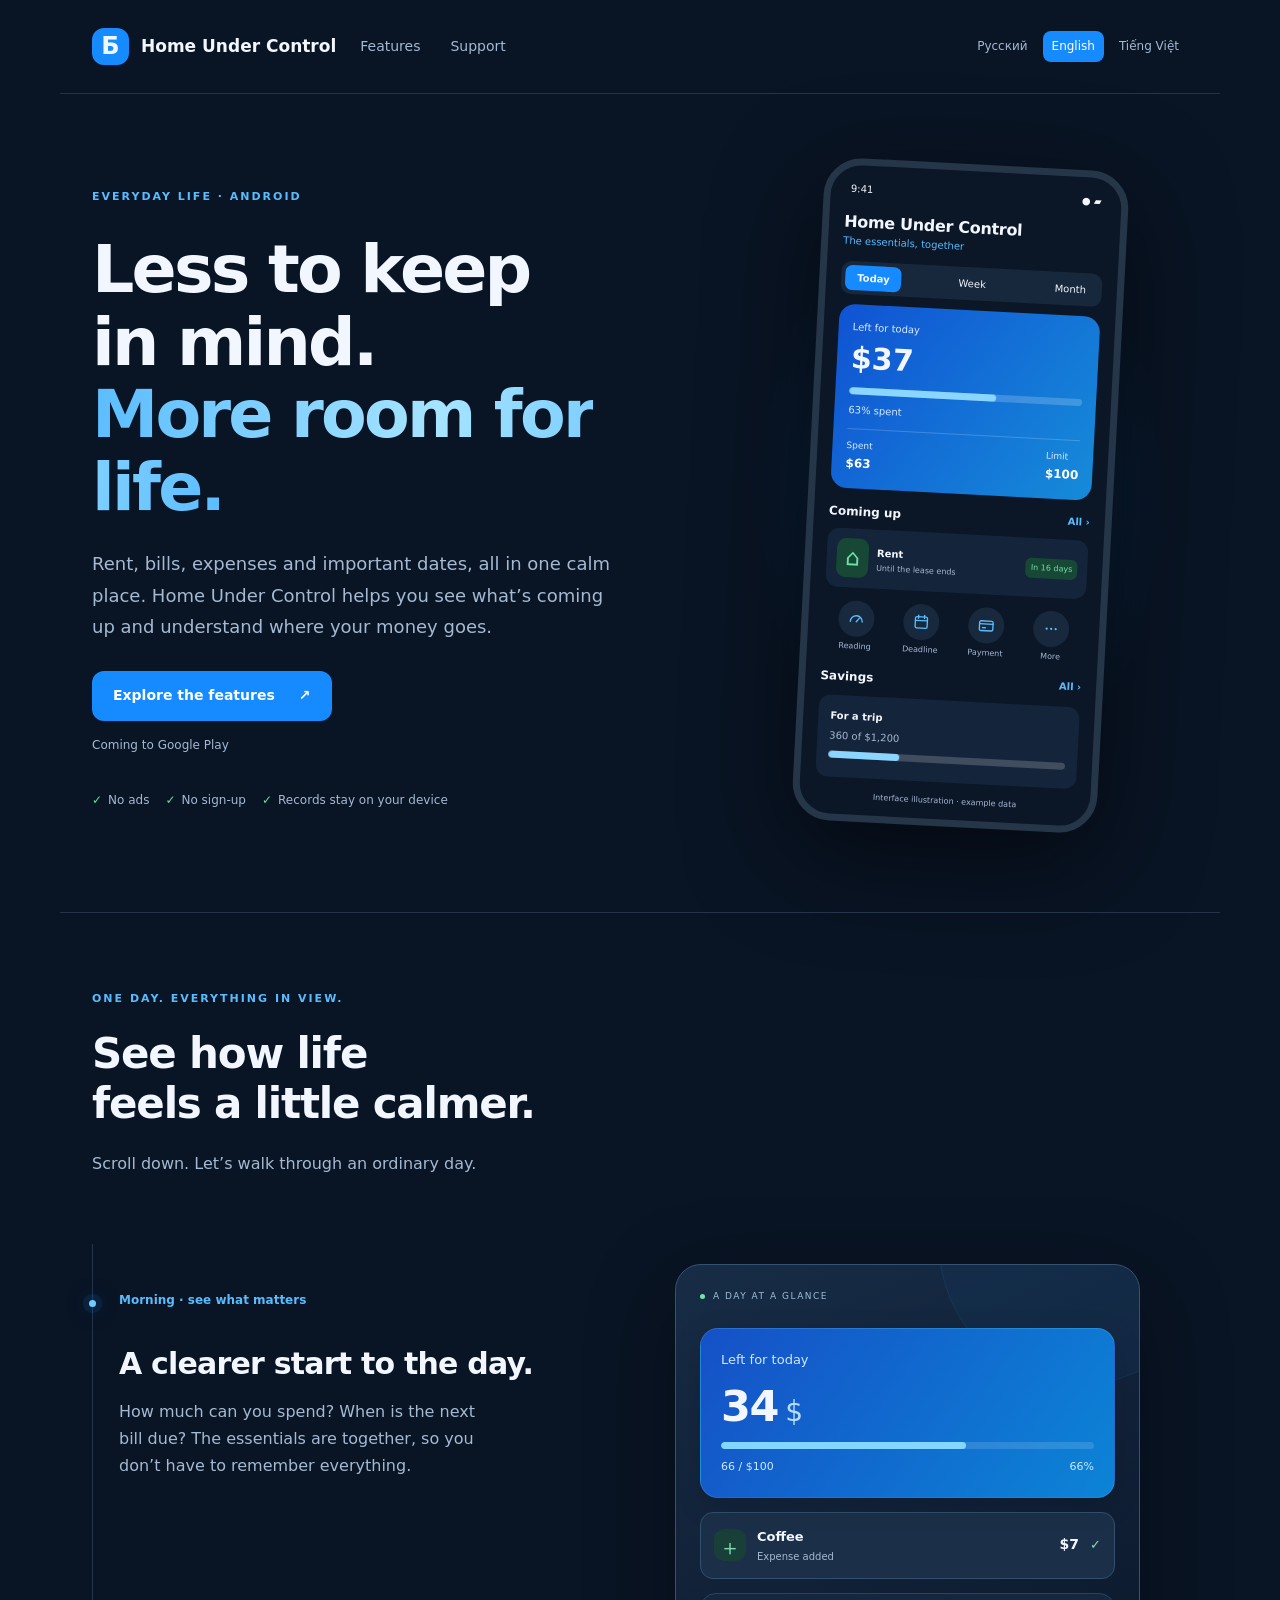
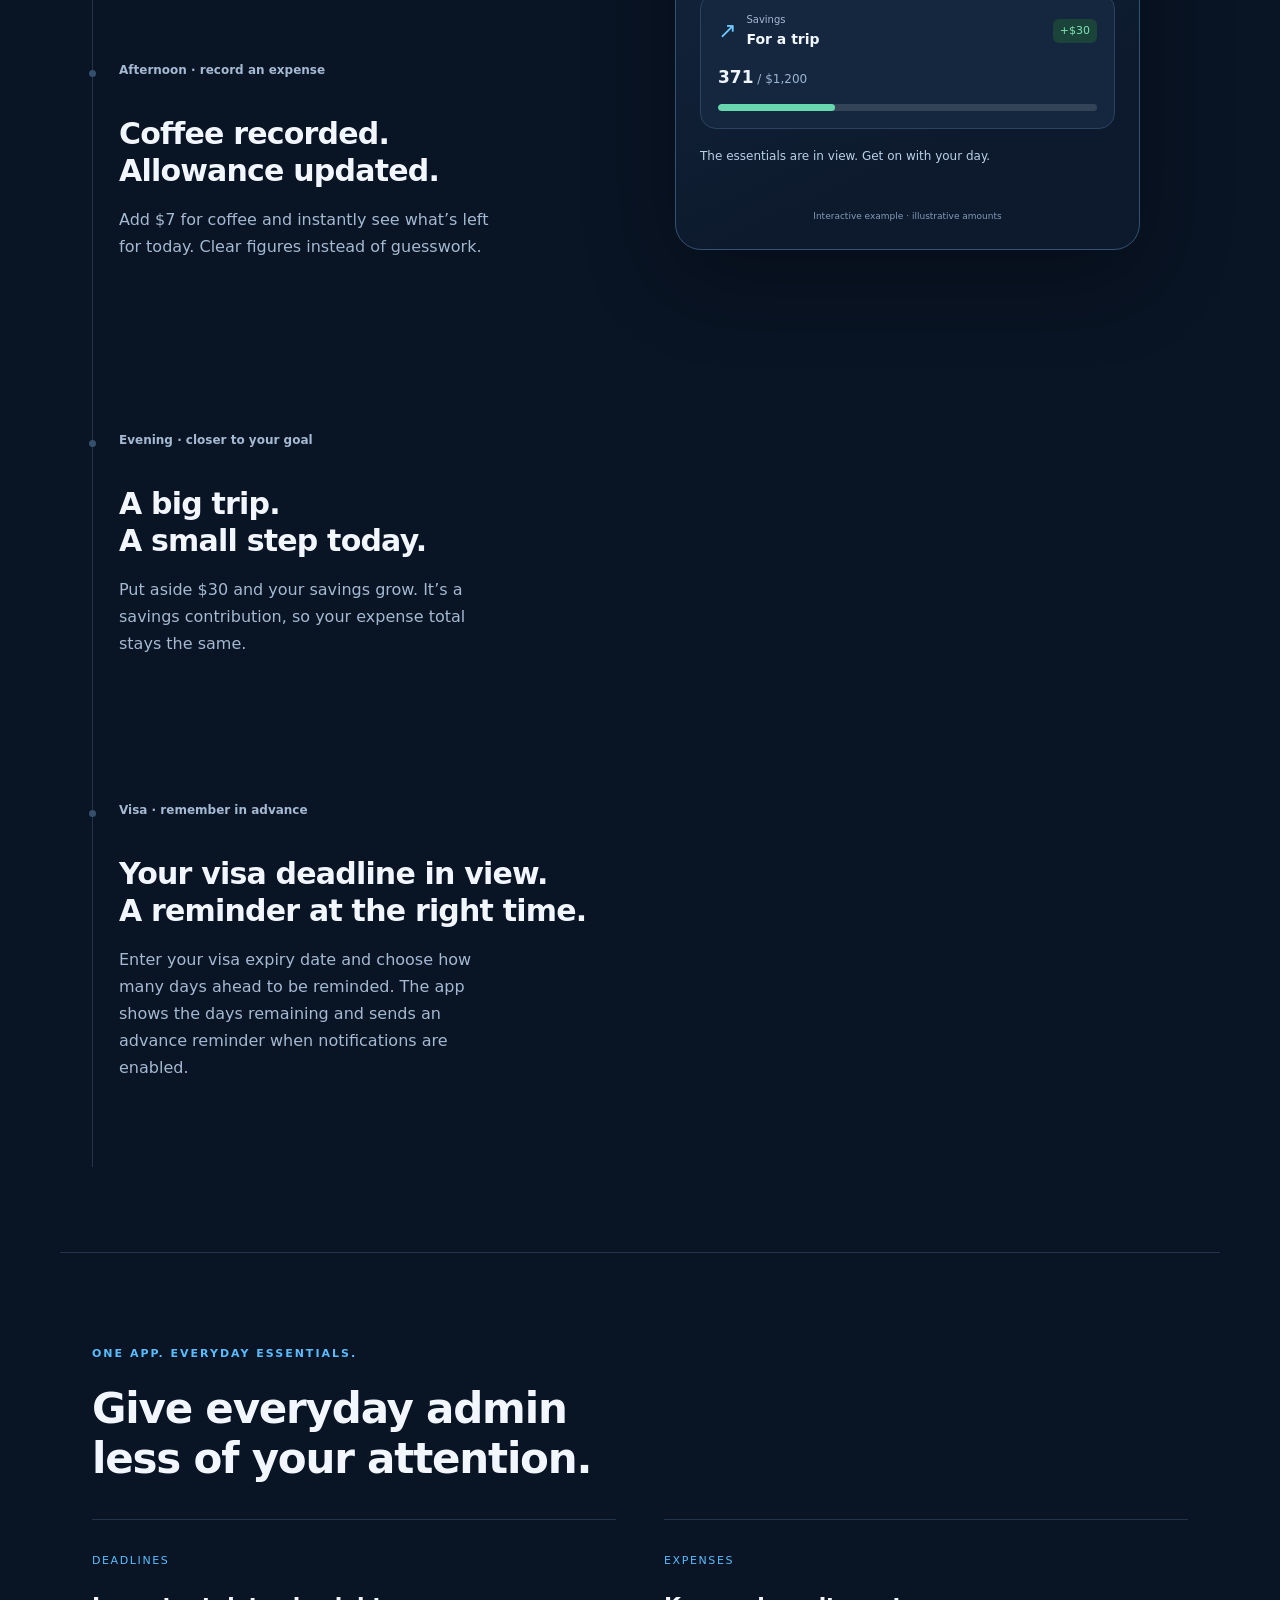
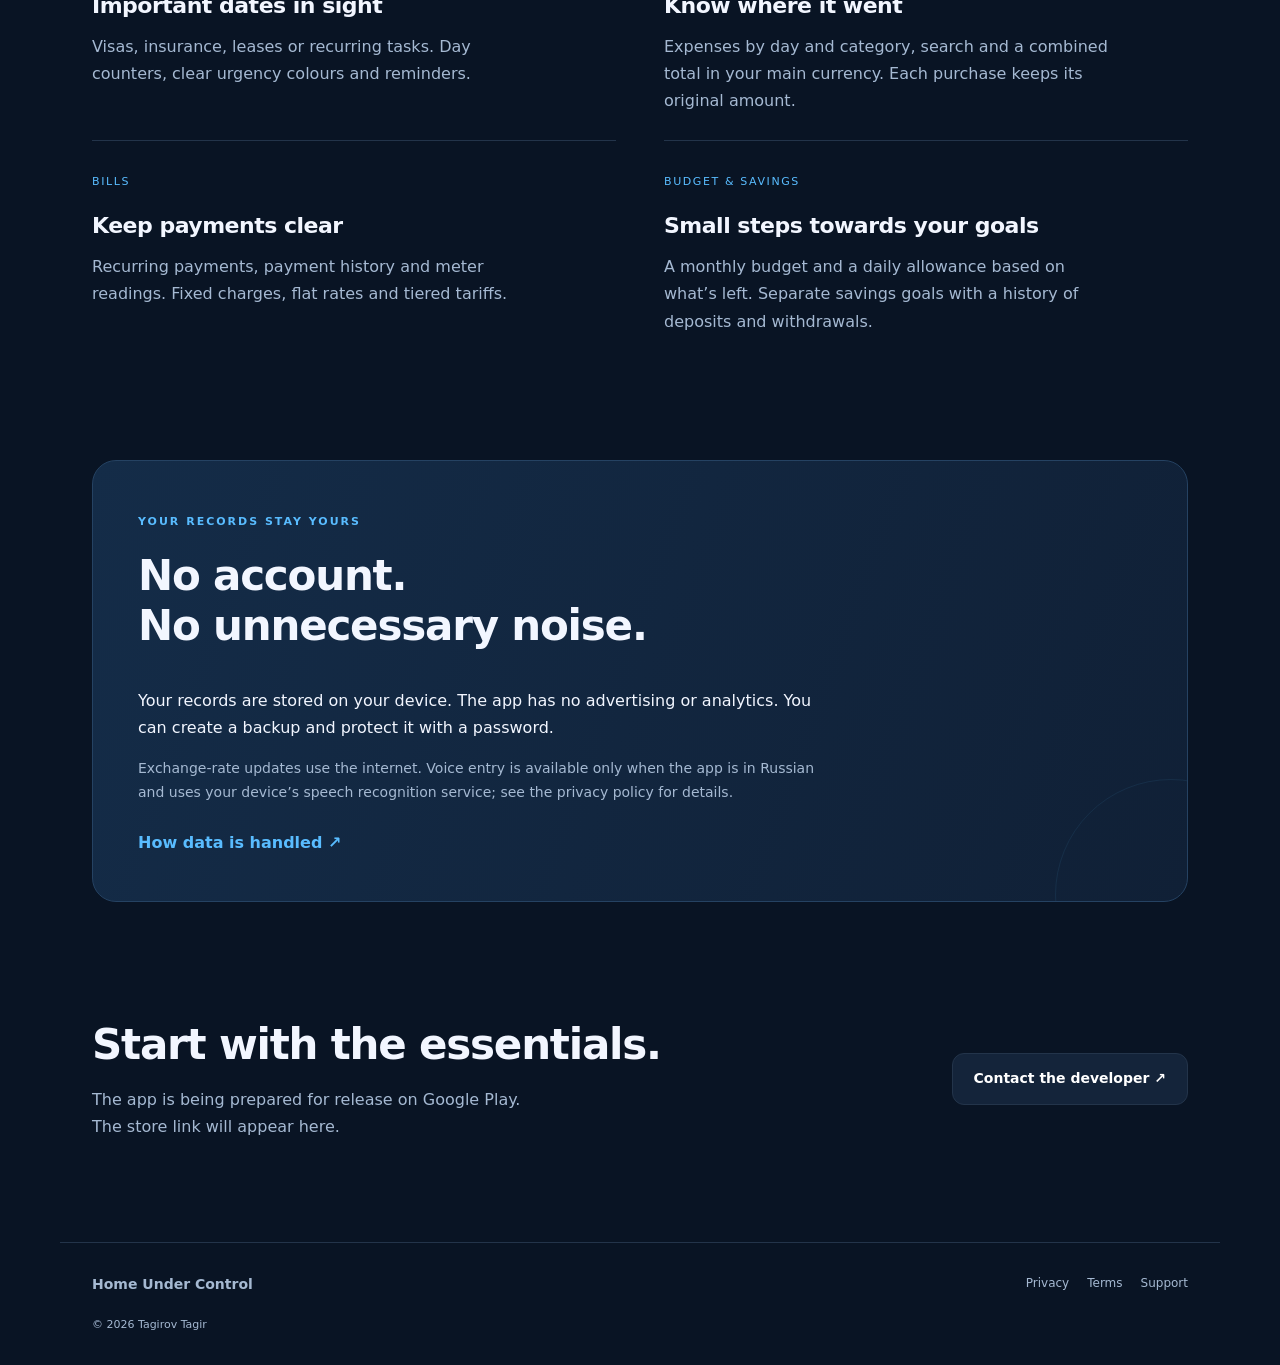
==== commit ca3a44a6: "Use purple visa card and blue reminder colors" ====
--- a/docs/en/index.html
+++ b/docs/en/index.html
@@ -1,4 +1,4 @@
-<!doctype html><html lang="en"><head><meta charset="utf-8"><meta name="viewport" content="width=device-width, initial-scale=1"><title>Deadlines, bills and expenses - Home Under Control</title><meta name="description" content="Deadlines, expenses, bills and savings in one Android app. The official Home Under Control website."><meta name="theme-color" content="#091424"><link rel="icon" href="../favicon.svg" type="image/svg+xml"><link rel="stylesheet" href="../style.css"><link rel="stylesheet" href="../motion.css?v=visa1"><script src="../motion.js?v=type-only1" defer></script><link rel="canonical" href="https://evigr.github.io/byt-pod-kontrolem-site/en/"><link rel="alternate" hreflang="ru" href="https://evigr.github.io/byt-pod-kontrolem-site/"><link rel="alternate" hreflang="en" href="https://evigr.github.io/byt-pod-kontrolem-site/en/"><link rel="alternate" hreflang="vi" href="https://evigr.github.io/byt-pod-kontrolem-site/vi/"><link rel="alternate" hreflang="x-default" href="https://evigr.github.io/byt-pod-kontrolem-site/"></head><body><header><a class="brand" href="./"><span class="logo">Б</span> Home Under Control</a><nav aria-label="Main navigation"><a href="./#features">Features</a><a href="support.html">Support</a></nav><nav class="languages" aria-label="Website language"><a href="../index.html" lang="ru" hreflang="ru">Русский</a><a href="../en/index.html" lang="en" hreflang="en" aria-current="page">English</a><a href="../vi/index.html" lang="vi" hreflang="vi">Tiếng Việt</a></nav></header><main class=""><section class="hero"><div><span class="eyebrow">EVERYDAY LIFE · ANDROID</span><h1>Less to keep<br>in mind.<br><em>More room for life.</em></h1><p class="lead">Rent, bills, expenses and important dates, all in one calm place. Home Under Control helps you see what’s coming up and understand where your money goes.</p><div class="actions"><a class="button" href="#features">Explore the features <span>↗</span></a><span class="release">Coming to Google Play</span></div><div class="trust"><span>No ads</span><span>No sign-up</span><span>Records stay on your device</span></div></div><div class="phone-wrap"><div class="halo"></div><div class="phone" aria-label="Interface illustration with example data"><div class="phone-top"><span>9:41</span><span>● ▰</span></div><h2>Home Under Control</h2><p class="phone-date">The essentials, together</p><div class="tabs"><b>Today</b><span>Week</span><span>Month</span></div><div class="balance"><small>Left for today</small><strong>$37</strong><div class="track"><i></i></div><small>63% spent</small><div class="twocol"><span>Spent<b>$63</b></span><span>Limit<b>$100</b></span></div></div><div class="mini-title">Coming up <span>All ›</span></div><div class="mini-row"><span class="symbol">⌂</span><div><b>Rent</b><small>Until the lease ends</small></div><span class="pill">In 16 days</span></div><div class="quick"><span><svg viewbox="0 0 24 24" aria-hidden="true"><path d="M4 16a8 8 0 1 1 16 0"></path><path d="M12 16l4-5"></path></svg><small>Reading</small></span><span><svg viewbox="0 0 24 24" aria-hidden="true"><rect x="4" y="5" width="16" height="15" rx="2"></rect><path d="M4 10h16M8 3v4M16 3v4"></path></svg><small>Deadline</small></span><span><svg viewbox="0 0 24 24" aria-hidden="true"><rect x="3" y="6" width="18" height="13" rx="2"></rect><path d="M3 10h18M7 15h4"></path></svg><small>Payment</small></span><span><svg viewbox="0 0 24 24" aria-hidden="true"><path class="dots" d="M6 12h.01M12 12h.01M18 12h.01"></path></svg><small>More</small></span></div><div class="mini-title">Savings <span>All ›</span></div><div class="saving"><b>For a trip</b><p>360 of $1,200</p><div class="track"><i style="width:30%"></i></div></div><p class="demo-label">Interface illustration · example data</p></div></div></section>
+<!doctype html><html lang="en"><head><meta charset="utf-8"><meta name="viewport" content="width=device-width, initial-scale=1"><title>Deadlines, bills and expenses - Home Under Control</title><meta name="description" content="Deadlines, expenses, bills and savings in one Android app. The official Home Under Control website."><meta name="theme-color" content="#091424"><link rel="icon" href="../favicon.svg" type="image/svg+xml"><link rel="stylesheet" href="../style.css"><link rel="stylesheet" href="../motion.css?v=visa-purple1"><script src="../motion.js?v=type-only1" defer></script><link rel="canonical" href="https://evigr.github.io/byt-pod-kontrolem-site/en/"><link rel="alternate" hreflang="ru" href="https://evigr.github.io/byt-pod-kontrolem-site/"><link rel="alternate" hreflang="en" href="https://evigr.github.io/byt-pod-kontrolem-site/en/"><link rel="alternate" hreflang="vi" href="https://evigr.github.io/byt-pod-kontrolem-site/vi/"><link rel="alternate" hreflang="x-default" href="https://evigr.github.io/byt-pod-kontrolem-site/"></head><body><header><a class="brand" href="./"><span class="logo">Б</span> Home Under Control</a><nav aria-label="Main navigation"><a href="./#features">Features</a><a href="support.html">Support</a></nav><nav class="languages" aria-label="Website language"><a href="../index.html" lang="ru" hreflang="ru">Русский</a><a href="../en/index.html" lang="en" hreflang="en" aria-current="page">English</a><a href="../vi/index.html" lang="vi" hreflang="vi">Tiếng Việt</a></nav></header><main class=""><section class="hero"><div><span class="eyebrow">EVERYDAY LIFE · ANDROID</span><h1>Less to keep<br>in mind.<br><em>More room for life.</em></h1><p class="lead">Rent, bills, expenses and important dates, all in one calm place. Home Under Control helps you see what’s coming up and understand where your money goes.</p><div class="actions"><a class="button" href="#features">Explore the features <span>↗</span></a><span class="release">Coming to Google Play</span></div><div class="trust"><span>No ads</span><span>No sign-up</span><span>Records stay on your device</span></div></div><div class="phone-wrap"><div class="halo"></div><div class="phone" aria-label="Interface illustration with example data"><div class="phone-top"><span>9:41</span><span>● ▰</span></div><h2>Home Under Control</h2><p class="phone-date">The essentials, together</p><div class="tabs"><b>Today</b><span>Week</span><span>Month</span></div><div class="balance"><small>Left for today</small><strong>$37</strong><div class="track"><i></i></div><small>63% spent</small><div class="twocol"><span>Spent<b>$63</b></span><span>Limit<b>$100</b></span></div></div><div class="mini-title">Coming up <span>All ›</span></div><div class="mini-row"><span class="symbol">⌂</span><div><b>Rent</b><small>Until the lease ends</small></div><span class="pill">In 16 days</span></div><div class="quick"><span><svg viewbox="0 0 24 24" aria-hidden="true"><path d="M4 16a8 8 0 1 1 16 0"></path><path d="M12 16l4-5"></path></svg><small>Reading</small></span><span><svg viewbox="0 0 24 24" aria-hidden="true"><rect x="4" y="5" width="16" height="15" rx="2"></rect><path d="M4 10h16M8 3v4M16 3v4"></path></svg><small>Deadline</small></span><span><svg viewbox="0 0 24 24" aria-hidden="true"><rect x="3" y="6" width="18" height="13" rx="2"></rect><path d="M3 10h18M7 15h4"></path></svg><small>Payment</small></span><span><svg viewbox="0 0 24 24" aria-hidden="true"><path class="dots" d="M6 12h.01M12 12h.01M18 12h.01"></path></svg><small>More</small></span></div><div class="mini-title">Savings <span>All ›</span></div><div class="saving"><b>For a trip</b><p>360 of $1,200</p><div class="track"><i style="width:30%"></i></div></div><p class="demo-label">Interface illustration · example data</p></div></div></section>
 
 <section class="story" aria-labelledby="story-heading">
   <div class="story-heading reveal"><span class="eyebrow">ONE DAY. EVERYTHING IN VIEW.</span>
--- a/docs/motion.css
+++ b/docs/motion.css
@@ -1,4 +1,4 @@
 /* Motion is decorative; no content requires JavaScript to become readable. */
 .button{transition:background .2s,transform .2s,box-shadow .2s}.button:hover{transform:translateY(-3px);box-shadow:0 12px 32px #168bff28}.languages a{transition:background .2s}.hero h1 em{background:linear-gradient(100deg,#5abcff,#a6e4ff 55%,#5abcff);background-clip:text;-webkit-background-clip:text;color:transparent}.hero .phone{animation:phone-arrive 1.1s cubic-bezier(.2,.7,.2,1) both}.hero h1{animation:copy-arrive .85s ease-out both}.hero .lead,.hero .actions,.hero .trust{animation:copy-arrive .85s .14s ease-out both}.phone-wrap .halo{background:radial-gradient(ellipse,#168bff30,transparent 67%)}.hero .balance .track i{transform-origin:left;animation:fill-arrive 1.1s .35s cubic-bezier(.2,.7,.2,1) both}.hero .saving .track i{transform-origin:left;animation:fill-arrive 1.1s .6s ease both}.motion-ready{opacity:0;transform:translateY(25px);transition:opacity .7s ease,transform .7s cubic-bezier(.2,.7,.2,1)}.motion-ready.is-visible{opacity:1;transform:none}.feature-grid article:nth-child(even){transition-delay:.08s}.feature-grid article{transition:opacity .7s,transform .7s,border-color .2s}.feature-grid article:hover{border-color:#59bcff90}.story{border-top:1px solid var(--line);position:relative;padding-top:70px}.story-heading p{color:var(--muted);margin-top:-14px}.story-layout{display:grid;grid-template-columns:1fr 1fr;gap:70px;position:relative;align-items:start}.story-steps{padding-top:50px}.story-step{min-height:370px;padding:35px 0 70px 26px;border-left:1px solid #23344a;position:relative;scroll-margin-top:120px}.story-step:before{content:'';position:absolute;left:-4px;top:56px;width:7px;height:7px;border-radius:50%;background:#35506d;transition:background .3s,box-shadow .3s}.story-step.is-active:before{background:#70cdff;box-shadow:0 0 0 6px #168bff1a,0 0 22px #168bff90}.story-step h3{font-size:30px;line-height:1.25;margin:22px 0 15px;letter-spacing:-.8px}.story-step p{color:var(--muted);max-width:375px;font-size:16px}.step-select{font:inherit;font-size:12px;font-weight:650;display:flex;align-items:center;gap:12px;border:0;background:none;color:var(--muted);padding:0;min-height:44px;text-align:left;cursor:pointer}.step-select[aria-pressed=true]{color:var(--blue)}.step-select:focus-visible{outline:2px solid var(--blue);outline-offset:6px;border-radius:6px}.step-number{font-variant-numeric:tabular-nums;font-size:11px;letter-spacing:1px;color:var(--blue)}.story-stage{position:sticky;top:45px;isolation:isolate;max-width:465px;width:100%;border:1px solid #345272;border-radius:26px;background:linear-gradient(155deg,#172c46,#0d1a2e 75%);padding:24px;box-shadow:0 25px 90px #0005;margin-top:70px;overflow:hidden}.stage-orbit{position:absolute;width:280px;height:280px;border-radius:50%;background:#168bff0d;border:1px solid #59bcff12;right:-80px;top:-160px;z-index:-1}.stage-top{display:flex;align-items:center;gap:8px;font-size:9px;letter-spacing:1.5px;color:#9fbbd8;margin-bottom:24px}.stage-dot{width:5px;height:5px;background:#77dfa8;border-radius:50%}.stage-pagination{margin-left:auto;font-variant-numeric:tabular-nums;color:#59bcff}.stage-budget{background:linear-gradient(125deg,#1551c7,#0c84d6);border:1px solid #ffffff18;border-radius:18px;padding:20px;box-shadow:0 8px 30px #0002;position:relative;overflow:hidden}.stage-label{font-size:13px;color:#d1e6ff}.stage-amount{font-size:43px;font-weight:800;letter-spacing:-1.5px;line-height:1.65;font-variant-numeric:tabular-nums}.stage-amount>span:last-child{font-size:28px;color:#b7ddff;font-weight:500}.stage-track{height:7px;border-radius:8px;background:#ffffff22;overflow:hidden}.stage-track i{display:block;background:#83d7ff;height:100%;border-radius:8px}.stage-budget-foot{display:flex;justify-content:space-between;color:#cfebff;font-size:11px;margin-top:9px;font-variant-numeric:tabular-nums}.stage-receipt{display:flex;align-items:center;gap:11px;padding:13px;margin:14px 0;border:1px solid #30506e;border-radius:13px;background:#1b3048;opacity:.24;transform:translateY(7px);transition:opacity .5s,transform .5s,border-color .5s}.stage-receipt div{flex:1}.stage-receipt b{font-size:13px;display:block}.stage-receipt small{font-size:10px;color:#a5b9d2;display:block}.stage-receipt strong{font-size:14px;font-variant-numeric:tabular-nums}.receipt-icon{color:#7dd9b0;background:#193f39;border-radius:10px;width:32px;height:32px;display:grid;place-items:center;font-size:22px}.receipt-check{font-size:13px;color:#80dfb0;opacity:0;transform:scale(.5);transition:opacity .4s,transform .4s}.story-stage[data-stage="1"] .stage-receipt,.story-stage[data-stage="2"] .stage-receipt{opacity:1;transform:none;border-color:#46816c}.story-stage[data-stage="1"] .receipt-check,.story-stage[data-stage="2"] .receipt-check{opacity:1;transform:scale(1)}.stage-saving{padding:17px;border:1px solid #2b435e;border-radius:16px;background:#14273f;transition:border-color .4s,box-shadow .4s}.stage-saving-title{display:flex;align-items:center;gap:10px}.saving-icon{font-size:22px;color:#70caff}.stage-saving-title div{flex:1;min-width:0}.stage-saving-title small{display:block;color:var(--muted);font-size:10px}.stage-saving-title b{display:block;font-size:14px}.saving-gain{font-size:11px;color:#83e3b5;background:#1a443a;padding:3px 7px;border-radius:6px;opacity:0;transform:translateY(5px);transition:opacity .5s,transform .5s;white-space:nowrap}.story-stage[data-stage="2"] .saving-gain{opacity:1;transform:none}.story-stage[data-stage="2"] .stage-saving{border-color:#3e8671;box-shadow:0 0 35px #5cd6ad0b}.stage-saving p{font-size:12px;color:#9cb5d2;margin:12px 0}.stage-saving p strong{color:#eef5ff;font-size:17px;font-variant-numeric:tabular-nums}.stage-saving .stage-track i{background:#68d7ad}.stage-caption{min-height:60px;margin-top:18px;font-size:12px;line-height:1.6;color:#bad0e7}.stage-caption [hidden]{display:none}.stage-disclaimer{font-size:9px;color:#829bb6;text-align:center;margin:2px 0 0}.privacy-callout{position:relative;overflow:hidden}.privacy-callout:after{content:'';position:absolute;width:230px;height:230px;border:1px solid #59bcff15;border-radius:50%;right:-100px;bottom:-110px;pointer-events:none}@keyframes copy-arrive{from{opacity:0;transform:translateY(18px)}to{opacity:1;transform:none}}@keyframes phone-arrive{from{opacity:0;transform:translateY(26px) rotate(6deg)}to{opacity:1;transform:translateY(0) rotate(3deg)}}@keyframes fill-arrive{from{transform:scaleX(.08)}to{transform:scaleX(1)}}@media(max-width:760px){.hero .phone{animation-name:copy-arrive}.story{padding-top:45px}.story-layout{display:flex;flex-direction:column;gap:0}.story-stage{order:-1;top:10px;z-index:3;margin:18px auto 0;padding:16px;border-radius:20px;max-width:400px;box-shadow:0 20px 50px #0009}.stage-top{margin-bottom:12px}.stage-budget{padding:13px 16px}.stage-amount{font-size:31px;line-height:1.4}.stage-amount>span:last-child{font-size:22px}.stage-receipt{padding:8px 10px;margin:9px 0}.stage-saving{padding:11px 14px}.stage-saving p{margin:6px 0}.stage-caption{min-height:36px;margin-top:10px;font-size:11px}.stage-disclaimer{font-size:8px}.story-steps{padding-top:20px;width:100%}.story-step{min-height:340px;padding:35px 0 80px 20px}.story-step h3{font-size:27px}.story-step p{font-size:15px}.story-step:last-child{min-height:300px;padding-bottom:25px}.story-heading h2{font-size:32px}.story-stage[data-stage="0"] .stage-receipt{opacity:.35}}@media(prefers-reduced-motion:reduce){*,*:before,*:after{animation:none!important;transition:none!important;scroll-behavior:auto!important}.motion-ready{opacity:1;transform:none}.hero .phone{transform:rotate(3deg)}.stage-receipt{transform:none}.saving-gain{transform:none}}@media(max-width:760px) and (prefers-reduced-motion:reduce){.hero .phone{transform:none}}@media(max-height:650px) and (max-width:760px){.story-stage{position:relative;top:auto}.story-step{min-height:220px}}
 @media(max-width:760px){.story-stage{padding:13px}.stage-top{margin-bottom:8px}.stage-budget{padding:10px 14px}.stage-label{font-size:11px}.stage-amount{font-size:28px;line-height:1.3}.stage-receipt{padding:6px 9px;margin:7px 0}.receipt-icon{width:26px;height:26px;font-size:19px}.stage-saving{padding:9px 12px}.stage-saving-title b{font-size:12px}.stage-saving-title small{font-size:9px}.stage-saving p{margin:4px 0;font-size:10px}.stage-saving p strong{font-size:15px}.stage-caption{margin-top:8px;font-size:10px;min-height:30px}.stage-disclaimer{font-size:8px;line-height:1.4}}
-.stage-finances[hidden],.stage-visa[hidden]{display:none}.visa-card{position:relative;border:1px solid #e8b76655;border-radius:18px;padding:24px;background:linear-gradient(135deg,#4b3827,#262c38);overflow:hidden}.visa-symbol{position:absolute;right:22px;top:15px;font-size:42px;color:#efc47d55;transform:rotate(-15deg)}.visa-count{font-size:72px;line-height:1.35;font-weight:750;color:#ffdb9c;font-variant-numeric:tabular-nums}.visa-count span{font-size:24px;font-weight:500}.visa-rule{height:5px;border-radius:6px;background:linear-gradient(90deg,#f3bd65 72%,#ffffff15 72%);margin:8px 0 20px}.visa-setting{display:flex;align-items:center;justify-content:space-between;gap:12px;font-size:13px;color:#dce5ef}.visa-setting b{padding:5px 12px;border:1px solid #eac08055;border-radius:8px;color:#ffdb9c;white-space:nowrap}.visa-card>p{font-size:11px;color:#aebed0;margin:12px 0 0}.visa-notification{display:flex;align-items:center;gap:12px;padding:18px 14px;margin-top:16px;border:1px solid #467e70;border-radius:14px;background:#173a36}.visa-bell{font-size:27px;color:#9ce3c2}.visa-notification b{font-size:14px;color:#e8fff4}.visa-notification p{font-size:12px;color:#b0d5c6;margin:4px 0 0}.story-stage[data-stage="3"] .visa-notification{animation:copy-arrive .6s ease-out both}@media(max-width:760px){.visa-card{padding:16px}.visa-count{font-size:48px}.visa-count span{font-size:20px}.visa-rule{margin:5px 0 12px}.visa-setting{font-size:12px}.visa-card>p{font-size:10px;margin-top:8px}.visa-notification{padding:12px;margin-top:10px}.visa-notification b{font-size:12px}.visa-notification p{font-size:11px}}
+.stage-finances[hidden],.stage-visa[hidden]{display:none}.visa-card{position:relative;border:1px solid #b69aef66;border-radius:18px;padding:24px;background:linear-gradient(135deg,#463063,#25243f);overflow:hidden}.visa-symbol{position:absolute;right:22px;top:15px;font-size:42px;color:#ccb2ff80;transform:rotate(-15deg)}.visa-count{font-size:72px;line-height:1.35;font-weight:750;color:#e5d5ff;font-variant-numeric:tabular-nums}.visa-count span{font-size:24px;font-weight:500}.visa-rule{height:5px;border-radius:6px;background:linear-gradient(90deg,#bf9aff 72%,#ffffff15 72%);margin:8px 0 20px}.visa-setting{display:flex;align-items:center;justify-content:space-between;gap:12px;font-size:13px;color:#dce5ef}.visa-setting b{padding:5px 12px;border:1px solid #bd9aef66;border-radius:8px;color:#e5d5ff;white-space:nowrap}.visa-card>p{font-size:11px;color:#aebed0;margin:12px 0 0}.visa-notification{display:flex;align-items:center;gap:12px;padding:18px 14px;margin-top:16px;border:1px solid #42658d;border-radius:14px;background:#172e4b}.visa-bell{font-size:27px;color:#9accff}.visa-notification b{font-size:14px;color:#edf5ff}.visa-notification p{font-size:12px;color:#b3cbe6;margin:4px 0 0}.story-stage[data-stage="3"] .visa-notification{animation:copy-arrive .6s ease-out both}@media(max-width:760px){.visa-card{padding:16px}.visa-count{font-size:48px}.visa-count span{font-size:20px}.visa-rule{margin:5px 0 12px}.visa-setting{font-size:12px}.visa-card>p{font-size:10px;margin-top:8px}.visa-notification{padding:12px;margin-top:10px}.visa-notification b{font-size:12px}.visa-notification p{font-size:11px}}
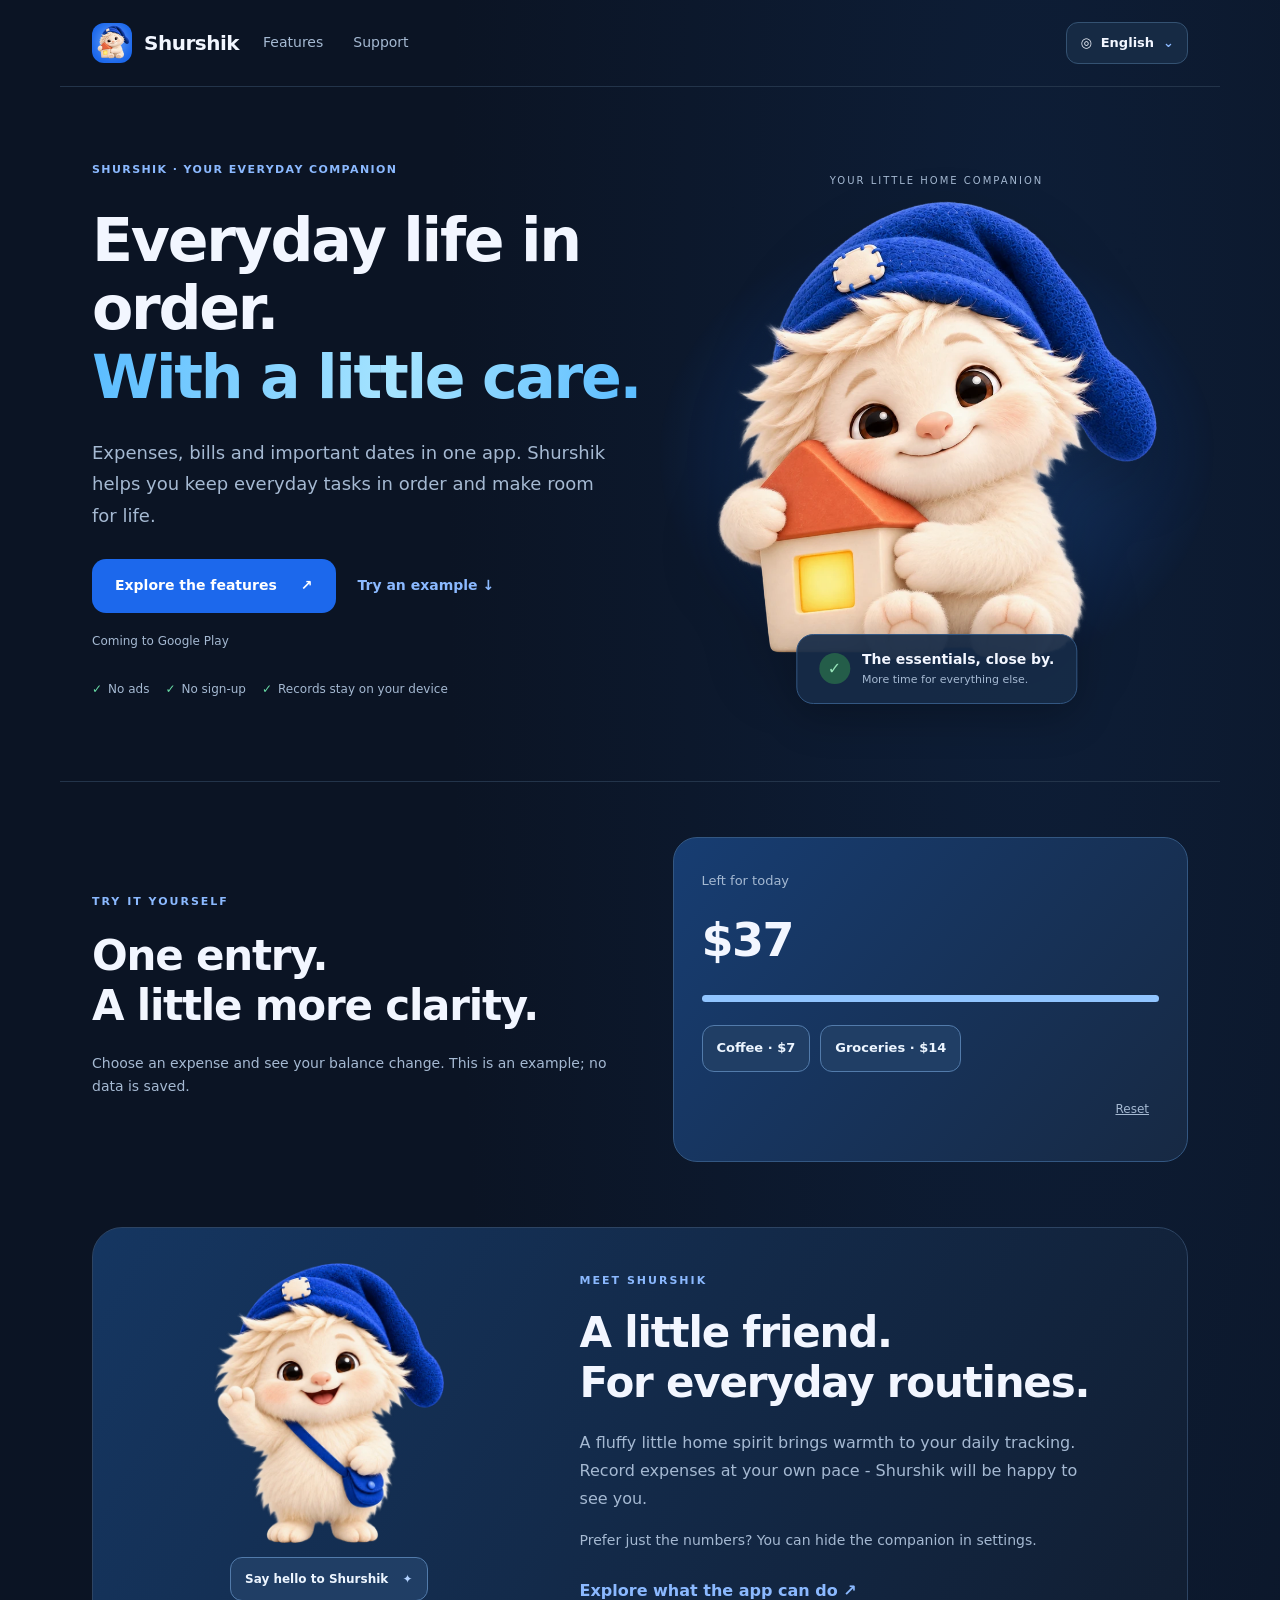
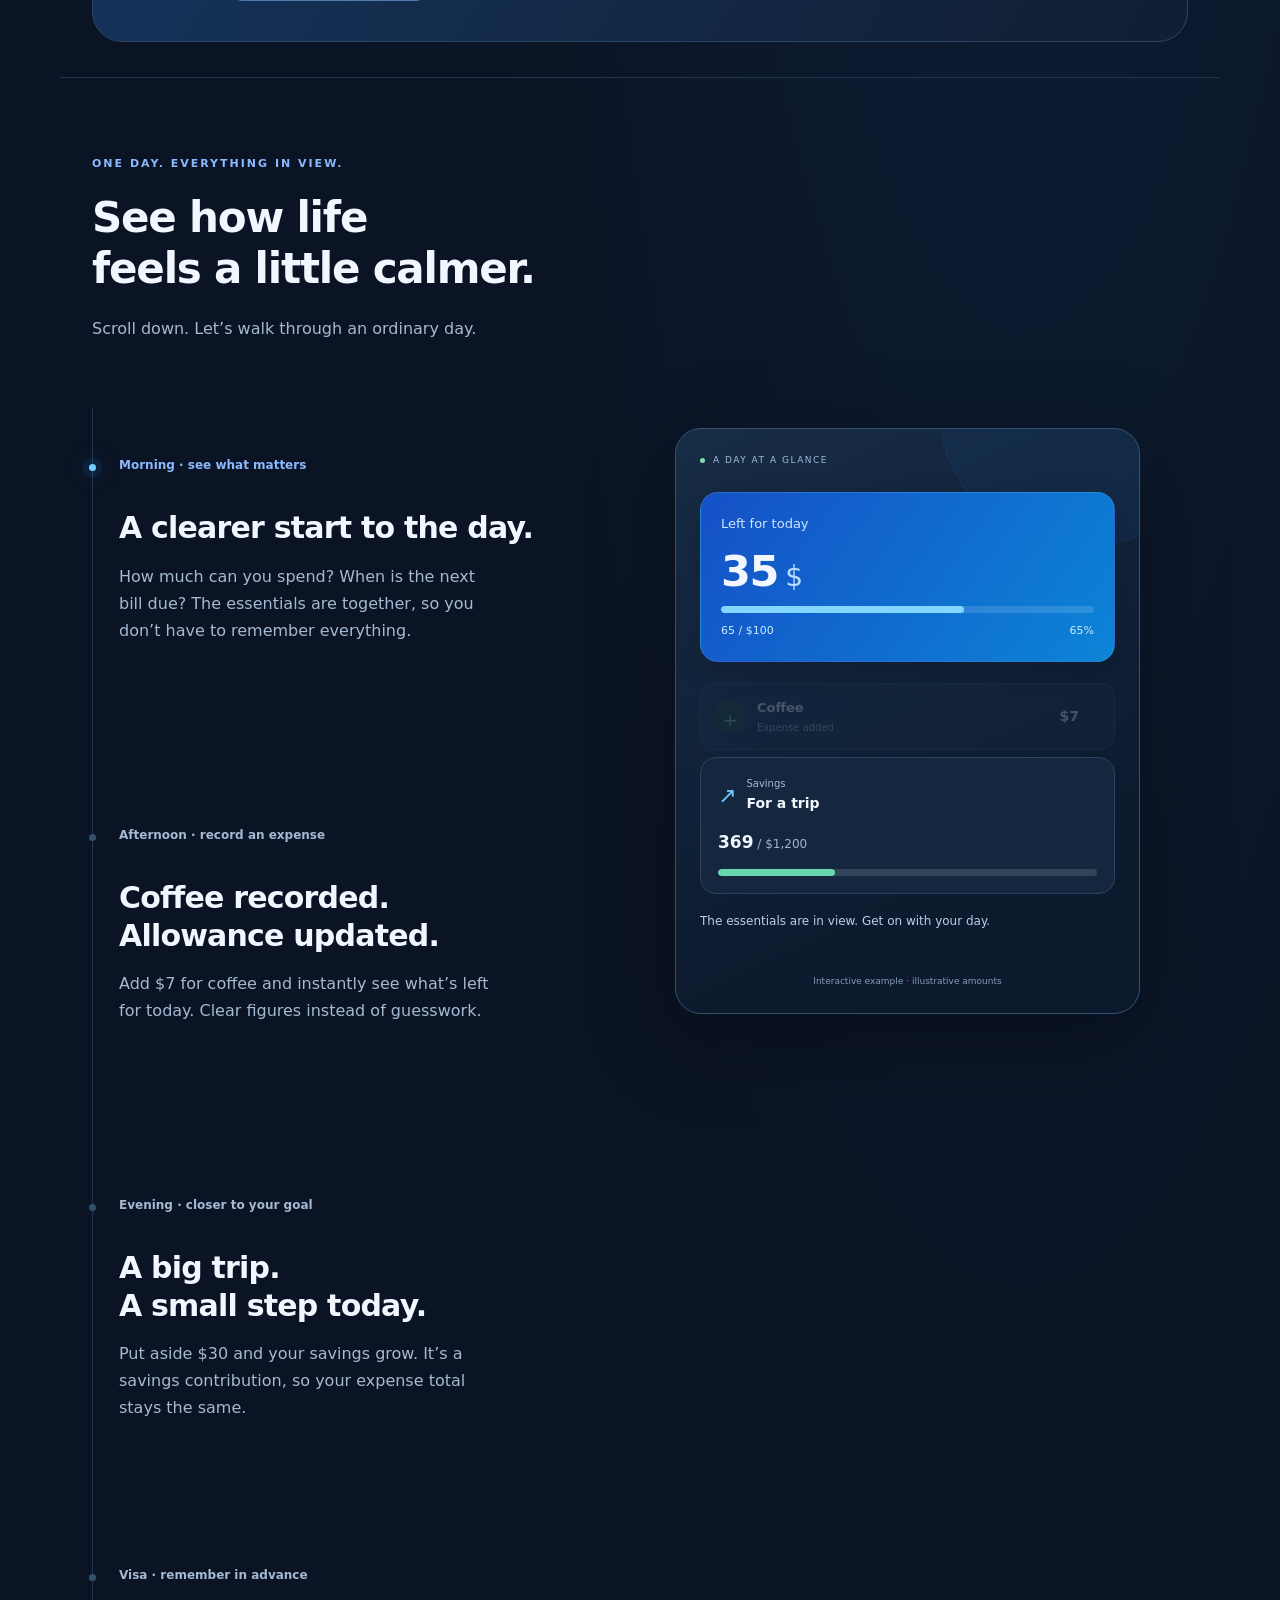
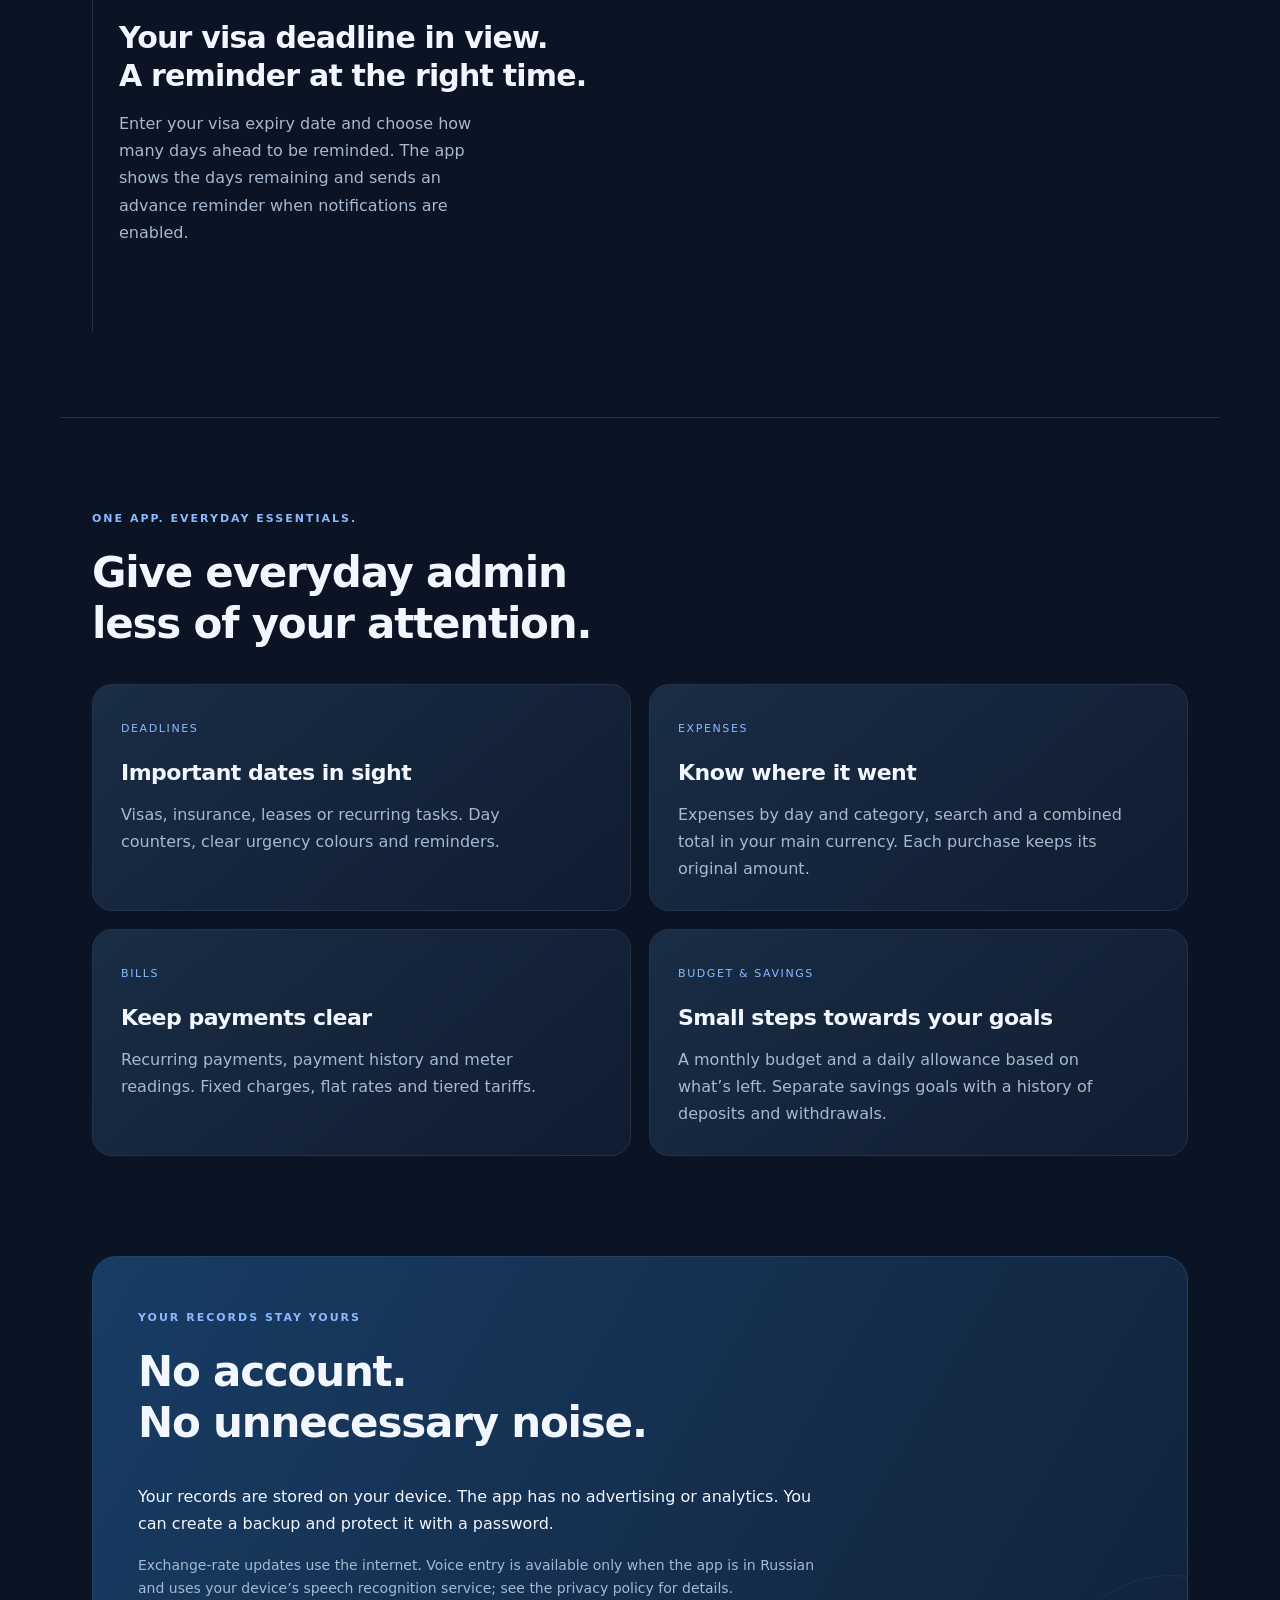
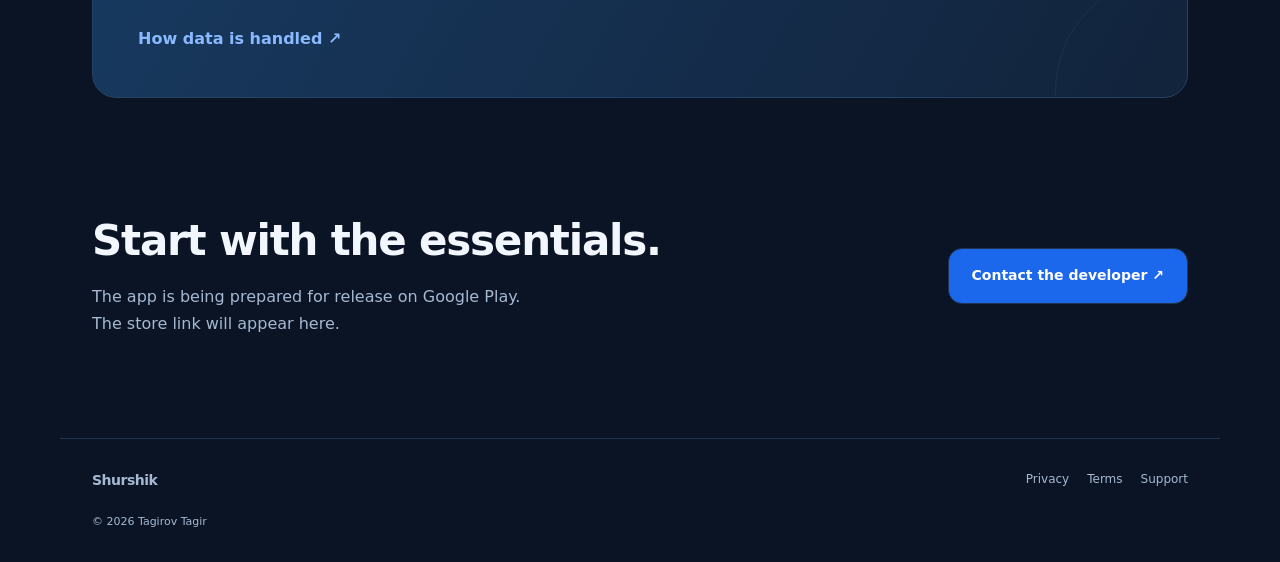
==== commit 9adaeb1c: "Refresh website for Shurshik with interactive feature tour" ====
--- a/docs/en/index.html
+++ b/docs/en/index.html
@@ -1,4 +1,4 @@
-<!doctype html><html lang="en"><head><meta charset="utf-8"><meta name="viewport" content="width=device-width, initial-scale=1"><title>Deadlines, bills and expenses - Home Under Control</title><meta name="description" content="Deadlines, expenses, bills and savings in one Android app. The official Home Under Control website."><meta name="theme-color" content="#091424"><link rel="icon" href="../favicon.svg" type="image/svg+xml"><link rel="stylesheet" href="../style.css"><link rel="stylesheet" href="../motion.css?v=visa-purple1"><script src="../motion.js?v=type-only1" defer></script><link rel="canonical" href="https://evigr.github.io/byt-pod-kontrolem-site/en/"><link rel="alternate" hreflang="ru" href="https://evigr.github.io/byt-pod-kontrolem-site/"><link rel="alternate" hreflang="en" href="https://evigr.github.io/byt-pod-kontrolem-site/en/"><link rel="alternate" hreflang="vi" href="https://evigr.github.io/byt-pod-kontrolem-site/vi/"><link rel="alternate" hreflang="x-default" href="https://evigr.github.io/byt-pod-kontrolem-site/"></head><body><header><a class="brand" href="./"><span class="logo">Б</span> Home Under Control</a><nav aria-label="Main navigation"><a href="./#features">Features</a><a href="support.html">Support</a></nav><nav class="languages" aria-label="Website language"><a href="../index.html" lang="ru" hreflang="ru">Русский</a><a href="../en/index.html" lang="en" hreflang="en" aria-current="page">English</a><a href="../vi/index.html" lang="vi" hreflang="vi">Tiếng Việt</a></nav></header><main class=""><section class="hero"><div><span class="eyebrow">EVERYDAY LIFE · ANDROID</span><h1>Less to keep<br>in mind.<br><em>More room for life.</em></h1><p class="lead">Rent, bills, expenses and important dates, all in one calm place. Home Under Control helps you see what’s coming up and understand where your money goes.</p><div class="actions"><a class="button" href="#features">Explore the features <span>↗</span></a><span class="release">Coming to Google Play</span></div><div class="trust"><span>No ads</span><span>No sign-up</span><span>Records stay on your device</span></div></div><div class="phone-wrap"><div class="halo"></div><div class="phone" aria-label="Interface illustration with example data"><div class="phone-top"><span>9:41</span><span>● ▰</span></div><h2>Home Under Control</h2><p class="phone-date">The essentials, together</p><div class="tabs"><b>Today</b><span>Week</span><span>Month</span></div><div class="balance"><small>Left for today</small><strong>$37</strong><div class="track"><i></i></div><small>63% spent</small><div class="twocol"><span>Spent<b>$63</b></span><span>Limit<b>$100</b></span></div></div><div class="mini-title">Coming up <span>All ›</span></div><div class="mini-row"><span class="symbol">⌂</span><div><b>Rent</b><small>Until the lease ends</small></div><span class="pill">In 16 days</span></div><div class="quick"><span><svg viewbox="0 0 24 24" aria-hidden="true"><path d="M4 16a8 8 0 1 1 16 0"></path><path d="M12 16l4-5"></path></svg><small>Reading</small></span><span><svg viewbox="0 0 24 24" aria-hidden="true"><rect x="4" y="5" width="16" height="15" rx="2"></rect><path d="M4 10h16M8 3v4M16 3v4"></path></svg><small>Deadline</small></span><span><svg viewbox="0 0 24 24" aria-hidden="true"><rect x="3" y="6" width="18" height="13" rx="2"></rect><path d="M3 10h18M7 15h4"></path></svg><small>Payment</small></span><span><svg viewbox="0 0 24 24" aria-hidden="true"><path class="dots" d="M6 12h.01M12 12h.01M18 12h.01"></path></svg><small>More</small></span></div><div class="mini-title">Savings <span>All ›</span></div><div class="saving"><b>For a trip</b><p>360 of $1,200</p><div class="track"><i style="width:30%"></i></div></div><p class="demo-label">Interface illustration · example data</p></div></div></section>
+<!doctype html><html lang="en"><head><meta charset="utf-8"><meta name="viewport" content="width=device-width, initial-scale=1"><title>Deadlines, bills and expenses - Shurshik</title><meta name="description" content="Deadlines, expenses, bills and savings in one Android app. The official Shurshik website."><meta name="theme-color" content="#091424"><link rel="icon" href="../images/favicon.png" type="image/png"><link rel="stylesheet" href="../style.css"><link rel="stylesheet" href="../motion.css?v=visa-purple1"><script src="../motion.js?v=type-only1" defer></script><script src="../interactions.js?v=3" defer></script><link rel="canonical" href="https://evigr.github.io/byt-pod-kontrolem-site/en/"><link rel="alternate" hreflang="ru" href="https://evigr.github.io/byt-pod-kontrolem-site/"><link rel="alternate" hreflang="en" href="https://evigr.github.io/byt-pod-kontrolem-site/en/"><link rel="alternate" hreflang="vi" href="https://evigr.github.io/byt-pod-kontrolem-site/vi/"><link rel="alternate" hreflang="x-default" href="https://evigr.github.io/byt-pod-kontrolem-site/"></head><body><header><a class="brand" href="./"><img class="brand-icon" src="../images/icon.png" width="40" height="40" alt=""> Shurshik</a><nav aria-label="Main navigation"><a href="./#features">Features</a><a href="support.html">Support</a></nav><details class="language-picker"><summary aria-label="Website language"><span aria-hidden="true">◎</span> English <span class="language-chevron" aria-hidden="true">⌄</span></summary><nav class="languages" aria-label="Website language"><a href="../index.html" lang="ru" hreflang="ru">Русский</a><a href="../en/index.html" lang="en" hreflang="en" aria-current="page">English</a><a href="../vi/index.html" lang="vi" hreflang="vi">Tiếng Việt</a></nav></details></header><main class=""><section class="hero shurshik-hero"><div class="hero-copy"><span class="eyebrow">SHURSHIK · YOUR EVERYDAY COMPANION</span><h1>Everyday life in order.<br><em>With a little care.</em></h1><p class="lead">Expenses, bills and important dates in one app. Shurshik helps you keep everyday tasks in order and make room for life.</p><div class="actions"><a class="button" href="#features">Explore the features <span aria-hidden="true">↗</span></a><a class="text-link" href="#try-heading">Try an example ↓</a></div><p class="release">Coming to Google Play</p><div class="trust"><span>No ads</span><span>No sign-up</span><span>Records stay on your device</span></div></div><div class="mascot-scene"><div class="mascot-glow" aria-hidden="true"></div><span class="scene-label">YOUR LITTLE HOME COMPANION</span><img class="hero-mascot" src="../images/shurshik-house.webp" width="740" height="800" alt="Shurshik in a blue cap hugs a toy house" fetchpriority="high"><div class="scene-note"><span aria-hidden="true">✓</span><div><strong>The essentials, close by.</strong><small>More time for everything else.</small></div></div></div></section><section class="try-budget" aria-labelledby="try-heading" hidden><div><span class="eyebrow">TRY IT YOURSELF</span><h2 id="try-heading">One entry.<br>A little more clarity.</h2><p class="muted">Choose an expense and see your balance change. This is an example; no data is saved.</p></div><div class="try-card"><span>Left for today</span><output aria-live="polite"></output><div class="try-track"><i class="try-fill"></i></div><div class="try-choices"><button type="button" data-expense="350" aria-pressed="false">Coffee · $7</button><button type="button" data-expense="700" aria-pressed="false">Groceries · $14</button></div><div class="try-bottom"><span role="status" aria-live="polite"></span><button type="button" data-reset>Reset</button></div></div></section><section class="companion" aria-labelledby="companion-heading"><div class="companion-picture"><img src="../images/shurshik-hello.webp" width="480" height="480" alt="Shurshik waves hello" loading="lazy"><p class="greeting speech-bubble" data-greeting role="status" aria-live="polite"></p><button class="hello-button" type="button" data-say-hello>Say hello to Shurshik <span aria-hidden="true">✦</span></button></div><div><span class="eyebrow">MEET SHURSHIK</span><h2 id="companion-heading">A little friend.<br>For everyday routines.</h2><p class="lead">A fluffy little home spirit brings warmth to your daily tracking. Record expenses at your own pace - Shurshik will be happy to see you.</p><p class="muted">Prefer just the numbers? You can hide the companion in settings.</p><a class="text-link" href="#features">Explore what the app can do ↗</a></div></section>
 
 <section class="story" aria-labelledby="story-heading">
   <div class="story-heading reveal"><span class="eyebrow">ONE DAY. EVERYTHING IN VIEW.</span>
@@ -49,4 +49,4 @@
   </div>
 </section><section id="features" class="features"><div class="section-intro"><span class="eyebrow">ONE APP. EVERYDAY ESSENTIALS.</span><h2>Give everyday admin<br>less of your attention.</h2></div><div class="feature-grid"><article><span class="feature-no">DEADLINES</span><h3>Important dates in sight</h3><p>Visas, insurance, leases or recurring tasks. Day counters, clear urgency colours and reminders.</p></article><article><span class="feature-no">EXPENSES</span><h3>Know where it went</h3><p>Expenses by day and category, search and a combined total in your main currency. Each purchase keeps its original amount.</p></article><article><span class="feature-no">BILLS</span><h3>Keep payments clear</h3><p>Recurring payments, payment history and meter readings. Fixed charges, flat rates and tiered tariffs.</p></article><article><span class="feature-no">BUDGET &amp; SAVINGS</span><h3>Small steps towards your goals</h3><p>A monthly budget and a daily allowance based on what’s left. Separate savings goals with a history of deposits and withdrawals.</p></article></div></section>
 <section class="privacy-callout"><span class="eyebrow">YOUR RECORDS STAY YOURS</span><h2>No account.<br>No unnecessary noise.</h2><p>Your records are stored on your device. The app has no advertising or analytics. You can create a backup and protect it with a password.</p><p class="muted">Exchange-rate updates use the internet. Voice entry is available only when the app is in Russian and uses your device’s speech recognition service; see the privacy policy for details.</p><a class="text-link" href="privacy.html">How data is handled ↗</a></section>
-<section class="closing"><div><h2>Start with the essentials.</h2><p>The app is being prepared for release on Google Play.<br>The store link will appear here.</p></div><a class="button secondary" href="support.html">Contact the developer ↗</a></section></main><footer><a class="brand" href="./">Home Under Control</a><div><a href="privacy.html">Privacy</a><a href="terms.html">Terms</a><a href="support.html">Support</a></div><p>© 2026 Tagirov Tagir</p></footer></body></html>+<section class="closing"><div><h2>Start with the essentials.</h2><p>The app is being prepared for release on Google Play.<br>The store link will appear here.</p></div><a class="button secondary" href="support.html">Contact the developer ↗</a></section></main><footer><a class="brand" href="./">Shurshik</a><div><a href="privacy.html">Privacy</a><a href="terms.html">Terms</a><a href="support.html">Support</a></div><p>© 2026 Tagirov Tagir</p></footer></body></html>
--- a/docs/style.css
+++ b/docs/style.css
@@ -7,3 +7,37 @@
 header{flex-wrap:wrap;column-gap:24px;row-gap:12px}.languages{margin-left:auto;gap:6px;font-size:12px;flex-wrap:wrap}.languages a{padding:5px 9px;border-radius:8px;white-space:nowrap}.languages a[aria-current]{color:#fff;background:#168bff}.languages a:hover{background:#23344a}.phone h2{overflow-wrap:anywhere}.document h1{overflow-wrap:anywhere}@media(max-width:760px){header>.languages{width:100%;justify-content:flex-end;margin:0}.languages a:first-child{display:block}.hero h1{font-size:clamp(38px,10vw,49px);letter-spacing:-1.8px}.phone{max-width:100%}.tabs>*{padding:4px 8px}.mini-row{flex-wrap:wrap}}
 
 .quick{margin:13px 0 30px}.quick>span{position:relative;display:flex;align-items:center;justify-content:center;line-height:1}.quick svg{width:18px;height:18px;fill:none;stroke:currentColor;stroke-width:1.8;stroke-linecap:round;stroke-linejoin:round}.quick svg .dots{stroke-width:3}.quick small{position:absolute;top:38px;left:50%;transform:translateX(-50%);line-height:16px;white-space:nowrap}
+/* Shurshik: mascot-led landing, shared by all three languages. */
+:root{--blue:#8bb9ff;--bg:#0b1424;--panel:#15263e}
+body{background:radial-gradient(ellipse at 80% 8%,#16417c38,transparent 40%),var(--bg)}
+.brand-icon{border-radius:12px;display:block;flex:none}.brand{font-size:20px;letter-spacing:-.5px}
+header{padding-top:22px;padding-bottom:22px}.button{background:#1c68ec;border-radius:14px;padding:15px 23px}.button:hover{background:#367ff6}
+.shurshik-hero{grid-template-columns:1.12fr 1fr;gap:30px;min-height:650px;padding-top:50px;padding-bottom:65px}.shurshik-hero h1{font-size:clamp(42px,4.7vw,61px);letter-spacing:-2.3px;line-height:1.14}.shurshik-hero .eyebrow{letter-spacing:1.4px}.shurshik-hero .lead{font-size:18px;max-width:520px}.shurshik-hero .actions{flex-direction:row;align-items:center;gap:22px;flex-wrap:wrap}.shurshik-hero .actions .text-link{margin:0;font-size:14px}.shurshik-hero .release{margin-top:18px}.shurshik-hero .trust{gap:16px;margin-top:28px}
+.mascot-scene{position:relative;isolation:isolate;text-align:center;padding:35px 0 55px}.hero-mascot{display:block;width:100%;height:auto;max-height:460px;object-fit:contain;filter:drop-shadow(0 25px 30px #0003)}.mascot-glow{position:absolute;inset:15% -5% 5%;border-radius:50%;background:radial-gradient(ellipse,#3585f650,#1c68ec12 58%,transparent 72%);z-index:-1}.scene-label{display:block;font-size:10px;letter-spacing:2px;color:var(--muted);margin-bottom:12px}.scene-note{display:flex;align-items:center;gap:12px;position:absolute;bottom:12px;left:50%;transform:translateX(-50%);background:#172c47ed;border:1px solid #335782;border-radius:17px;padding:13px 22px;box-shadow:0 16px 40px #0003;text-align:left;white-space:nowrap}.scene-note>span{width:31px;height:31px;background:#245d49;border-radius:50%;color:#96e4b9;text-align:center;line-height:31px}.scene-note strong{font-size:14px;display:block}.scene-note small{font-size:11px;color:var(--muted);display:block}
+.companion{display:grid;grid-template-columns:.8fr 1.2fr;align-items:center;gap:65px;margin:0 32px 35px;padding:35px 50px;border:1px solid #2d4463;border-radius:30px;background:linear-gradient(120deg,#153661,#111e32)}.companion-picture img{width:100%;height:280px;object-fit:contain;display:block}.companion h2{margin:16px 0 20px}.companion .lead{font-size:16px}.companion .muted{max-width:520px}
+.feature-grid{gap:18px;margin-top:28px}.feature-grid article{border:1px solid var(--line);border-radius:20px;padding:28px;background:linear-gradient(140deg,#192d45,#101c30)}.feature-grid h3{margin-top:14px}.privacy-callout{background:linear-gradient(120deg,#183c64,#12233b)}
+@media(max-width:960px){.shurshik-hero{gap:12px}.shurshik-hero h1{font-size:46px}.companion{gap:26px;padding:30px}.shurshik-hero .actions{gap:15px}}
+@media(max-width:760px){.brand{font-size:18px}.shurshik-hero{grid-template-columns:1fr;padding-top:35px;gap:8px;min-height:0}.shurshik-hero h1{font-size:clamp(35px,9vw,52px);letter-spacing:-1.5px}.shurshik-hero .eyebrow{font-size:9px;letter-spacing:1px}.shurshik-hero .lead{font-size:16px}.shurshik-hero .trust{gap:10px;font-size:11px}.mascot-scene{max-width:430px;width:100%;justify-self:center;padding-top:20px}.hero-mascot{max-height:360px}.companion{grid-template-columns:1fr;gap:0;margin:0 18px 25px;padding:22px}.companion-picture img{height:210px}.companion h2{font-size:30px}.feature-grid article{padding:23px}.scene-label{font-size:9px}.scene-note{max-width:95%;white-space:normal;min-width:240px}.brand-icon{width:36px;height:36px}}
+/* Compact, keyboard-accessible language picker. */
+header>.language-picker{position:relative;margin-left:auto;padding:0;border:0;z-index:20;flex:none}
+.language-picker summary{display:flex;align-items:center;gap:9px;list-style:none;padding:9px 13px;border:1px solid #345272;border-radius:12px;font-size:13px;color:var(--text);background:#162a44;min-height:42px}
+.language-picker summary::-webkit-details-marker{display:none}.language-chevron{color:var(--blue);transition:transform .2s}.language-picker[open] .language-chevron{transform:rotate(180deg)}
+.language-picker .languages{position:absolute;top:calc(100% + 9px);right:0;display:flex;flex-direction:column;align-items:stretch;gap:4px;margin:0;padding:7px;min-width:170px;border:1px solid #345272;border-radius:14px;background:#12233b;box-shadow:0 16px 45px #0006}
+.language-picker:not([open]) .languages{display:none}.language-picker .languages a{display:block;padding:9px 12px}.language-picker .languages a[aria-current]:after{content:' ✓';float:right}
+.try-budget{display:grid;grid-template-columns:1fr 1fr;gap:65px;align-items:center;border-top:1px solid var(--line);padding-top:55px;padding-bottom:65px}.try-budget[hidden]{display:none}.try-budget h2{margin-bottom:20px}.try-card{padding:28px;background:linear-gradient(130deg,#173d72,#172943);border:1px solid #335782;border-radius:24px}.try-card>span{font-size:13px;color:var(--muted)}.try-card output{display:block;font-size:46px;font-weight:750;letter-spacing:-1.5px;margin:8px 0;font-variant-numeric:tabular-nums}.try-track{height:7px;border-radius:8px;background:#ffffff15;overflow:hidden;margin:16px 0 23px}.try-fill{display:block;height:100%;background:#91c5ff;width:100%;transition:width .35s ease}.try-choices{display:flex;flex-wrap:wrap;gap:10px}.try-choices button,.hello-button{font:inherit;font-size:13px;font-weight:650;cursor:pointer;border:1px solid #527bab;color:#ecf5ff;background:#203e65;border-radius:12px;padding:11px 14px;min-height:44px;transition:background .2s,transform .2s}.try-choices button:hover,.hello-button:hover{background:#29558b;transform:translateY(-2px)}.try-choices button[aria-pressed=true]{background:#1c68ec;border-color:#8bb9ff}.try-bottom{display:flex;justify-content:space-between;align-items:center;gap:10px;margin-top:15px;min-height:46px}.try-bottom>span{font-size:12px;color:#acd9c5}.try-bottom button{background:none;border:0;color:var(--muted);text-decoration:underline;font:inherit;font-size:12px;cursor:pointer;padding:10px;min-height:44px}.hello-button{margin-top:6px}.hello-button span{color:#b4d3ff;margin-left:10px}.greeting{font-size:14px;color:#b7dcff;min-height:24px;margin:12px 0}.mascot-wave{animation:mascot-hello .65s ease both}@keyframes mascot-hello{0%,100%{transform:rotate(0)}30%{transform:rotate(-5deg) translateY(-5px)}65%{transform:rotate(4deg)}}button:focus-visible{outline:3px solid var(--blue);outline-offset:4px}
+@media(max-width:760px){header{column-gap:12px;row-gap:12px}header>.language-picker{margin-left:0}.language-picker summary{font-size:12px;padding:8px 10px}header>nav:not(.languages){margin-left:auto}.try-budget{grid-template-columns:1fr;gap:24px;padding-top:35px;padding-bottom:40px}.try-card{padding:22px}.try-card output{font-size:38px}.try-budget h2{font-size:30px}.try-bottom{align-items:flex-start}}
+@media(prefers-reduced-motion:reduce){.mascot-wave{animation:none}.try-fill,.language-chevron,.hello-button,.try-choices button{transition:none}.hello-button:hover,.try-choices button:hover{transform:none}}
+/* A focused feature tour, opened in place instead of a jump down the page. */
+html.explorer-open{overflow:hidden}.feature-explorer{width:min(850px,calc(100% - 36px));max-height:calc(100dvh - 40px);padding:28px;border:1px solid #41618b;border-radius:28px;background:radial-gradient(ellipse at 85% 60%,#183e70,#101e33 65%);color:var(--text);box-shadow:0 30px 100px #0008;overflow:auto}.feature-explorer::backdrop{background:#040b16cc;backdrop-filter:blur(9px)}.feature-explorer[open]{animation:explorer-in .24s ease-out}.explorer-top{display:flex;align-items:center;justify-content:space-between;gap:18px;font-size:16px;font-weight:700}.explorer-close{background:#ffffff0b;border:1px solid #355170;color:#e4efff;width:42px;height:42px;border-radius:50%;cursor:pointer;font-size:26px;line-height:1}.explorer-close:hover{background:#ffffff18}.explorer-options{display:flex;gap:7px;flex-wrap:wrap;margin:26px 0}.explorer-options button{padding:11px 14px;min-height:44px;border-radius:11px;border:1px solid #304967;background:#15263e;color:var(--muted);font:inherit;font-size:11px;letter-spacing:.6px;cursor:pointer}.explorer-options button[aria-pressed=true]{background:#1c68ec;color:#fff;border-color:#6ba3ff}.explorer-body{display:grid;grid-template-columns:1fr 1fr;align-items:center;gap:35px;min-height:310px}.explorer-copy h2{font-size:32px;margin:16px 0}.explorer-copy p{font-size:15px;color:var(--muted);line-height:1.8}.explorer-preview{min-height:290px;border-radius:23px;border:1px solid #42628a;background:linear-gradient(145deg,#244d7e,#152b48);display:flex;flex-direction:column;justify-content:center;align-items:center;gap:12px;padding:24px;text-align:center}.explorer-mini-label{font-size:13px;color:#c7d9ef}.explorer-big{display:block;font-size:46px;line-height:1.2;letter-spacing:-1.8px;font-variant-numeric:tabular-nums}.explorer-preview[data-feature="0"]{background:linear-gradient(135deg,#453366,#232740)}.explorer-preview[data-feature="0"] .explorer-big{font-size:90px;color:#dfcbff}.explorer-dots{color:#c9a9ff;letter-spacing:4px;font-size:12px;margin-top:15px}.explorer-preview .try-track{width:100%;margin:9px 0}.explorer-paid{color:#a2e4be;font-size:13px;padding:8px 12px;border-radius:9px;background:#26544088}.explorer-lines{width:100%;margin-top:12px}.explorer-lines i{display:block;background:#ffffff18;border-radius:4px;height:5px;margin:9px 0}.explorer-lines i:nth-child(2){width:70%}.explorer-lines i:nth-child(3){width:45%}.explorer-ring{width:140px;height:140px;border-radius:50%;background:conic-gradient(#8dc5ff 30%,#ffffff15 30%);display:grid;place-items:center;position:relative;isolation:isolate}.explorer-ring:before{content:'';position:absolute;inset:10px;border-radius:50%;background:#1c375a;z-index:-1}.explorer-ring strong{font-size:32px}.explorer-foot{display:flex;justify-content:space-between;align-items:center;gap:18px;margin-top:26px;border-top:1px solid #2e4664;padding-top:20px}.explorer-foot small{color:var(--muted);font-size:11px}.explorer-preview button:disabled{cursor:default;transform:none;background:#24533e;color:#c5efd3}.explorer-preview>span:last-child{font-size:13px}
+@keyframes explorer-in{from{opacity:0;transform:translateY(12px) scale(.98)}to{opacity:1;transform:none}}
+@media(max-width:620px){.feature-explorer{padding:20px;border-radius:21px;width:calc(100% - 24px);max-height:calc(100dvh - 24px)}.explorer-options{margin:18px 0;gap:6px}.explorer-options button{flex:1 1 43%;font-size:10px;padding:10px}.explorer-body{grid-template-columns:1fr;gap:18px}.explorer-copy h2{font-size:26px;margin:10px 0}.explorer-copy p{font-size:13px;margin-bottom:0;line-height:1.65}.explorer-preview{min-height:220px;padding:18px;gap:9px}.explorer-preview[data-feature="0"] .explorer-big{font-size:66px}.explorer-big{font-size:36px}.explorer-foot{margin-top:20px;gap:10px}.explorer-foot .hello-button{white-space:nowrap}.explorer-ring{width:110px;height:110px}}
+@media(prefers-reduced-motion:reduce){.feature-explorer[open]{animation:none}}
+/* Speech belongs to the character, with the tail pointing toward his face. */
+.companion-picture{position:relative;isolation:isolate}.speech-bubble{position:absolute;top:10px;left:48%;width:205px;max-width:75%;margin:0;padding:14px 17px;min-height:0;border:1px solid #b6d7ff;border-radius:22px 22px 22px 7px;background:#ecf5ff;color:#17365a;font-size:14px;font-weight:650;line-height:1.5;box-shadow:0 10px 24px #0003;z-index:2}.speech-bubble:empty{display:none}.speech-bubble:after{content:'';position:absolute;left:10px;bottom:-17px;width:25px;height:20px;background:#ecf5ff;clip-path:polygon(0 0,100% 0,0 100%)}
+.category-bars{width:100%;display:flex;flex-direction:column;gap:10px;margin:8px 0}.category-bars i{height:12px;border-radius:8px;background:#8dc5ff;width:68%;transition:opacity .2s}.category-bars i+ i{width:32%;background:#b9a4ef;opacity:.35}.category-bars.transport-selected i{opacity:.35}.category-bars.transport-selected i+i{opacity:1}.category-options{display:flex;flex-wrap:wrap;justify-content:center;gap:8px}.category-options button[aria-pressed=true]{background:#1c68ec;border-color:#8bb9ff}.meter-readings{display:flex;align-items:center;justify-content:center;gap:16px;margin:8px 0}.meter-readings span{font-size:11px;color:#bbcee4}.meter-readings b{display:block;font-size:21px;color:#f3f7ff;margin-top:5px;font-variant-numeric:tabular-nums}.meter-tariff{font-size:12px;color:#b7cce4}.explorer-preview[data-feature="2"] .explorer-big{font-size:38px}
+@media(max-width:760px){.speech-bubble{top:0;left:50%;width:165px;max-width:50%;padding:11px 13px;font-size:12px}.companion-picture{margin-top:15px;margin-bottom:15px}.speech-bubble:after{left:4px;bottom:-15px;width:20px;height:18px}.meter-readings{gap:12px}}
+@media(prefers-reduced-motion:reduce){.category-bars i{transition:none}}
+/* Keep the speech off the eyes; the narrow tail reaches the mouth from the side. */
+.speech-bubble{left:72%;top:85px;width:155px;max-width:none;padding:12px 14px;font-size:13px}.speech-bubble:after{left:-65px;top:27px;bottom:auto;width:68px;height:26px;clip-path:polygon(100% 0,100% 100%,0 100%)}
+@media(max-width:760px){.speech-bubble{left:65%;top:0;width:35%;max-width:none;font-size:11px;padding:10px;line-height:1.4}.speech-bubble:after{left:-43px;top:65px;width:46px;height:24px}}
+.companion-picture>.hello-button{display:block;margin:14px auto 0;text-align:center;font-size:12px}.companion-picture{padding-bottom:5px}
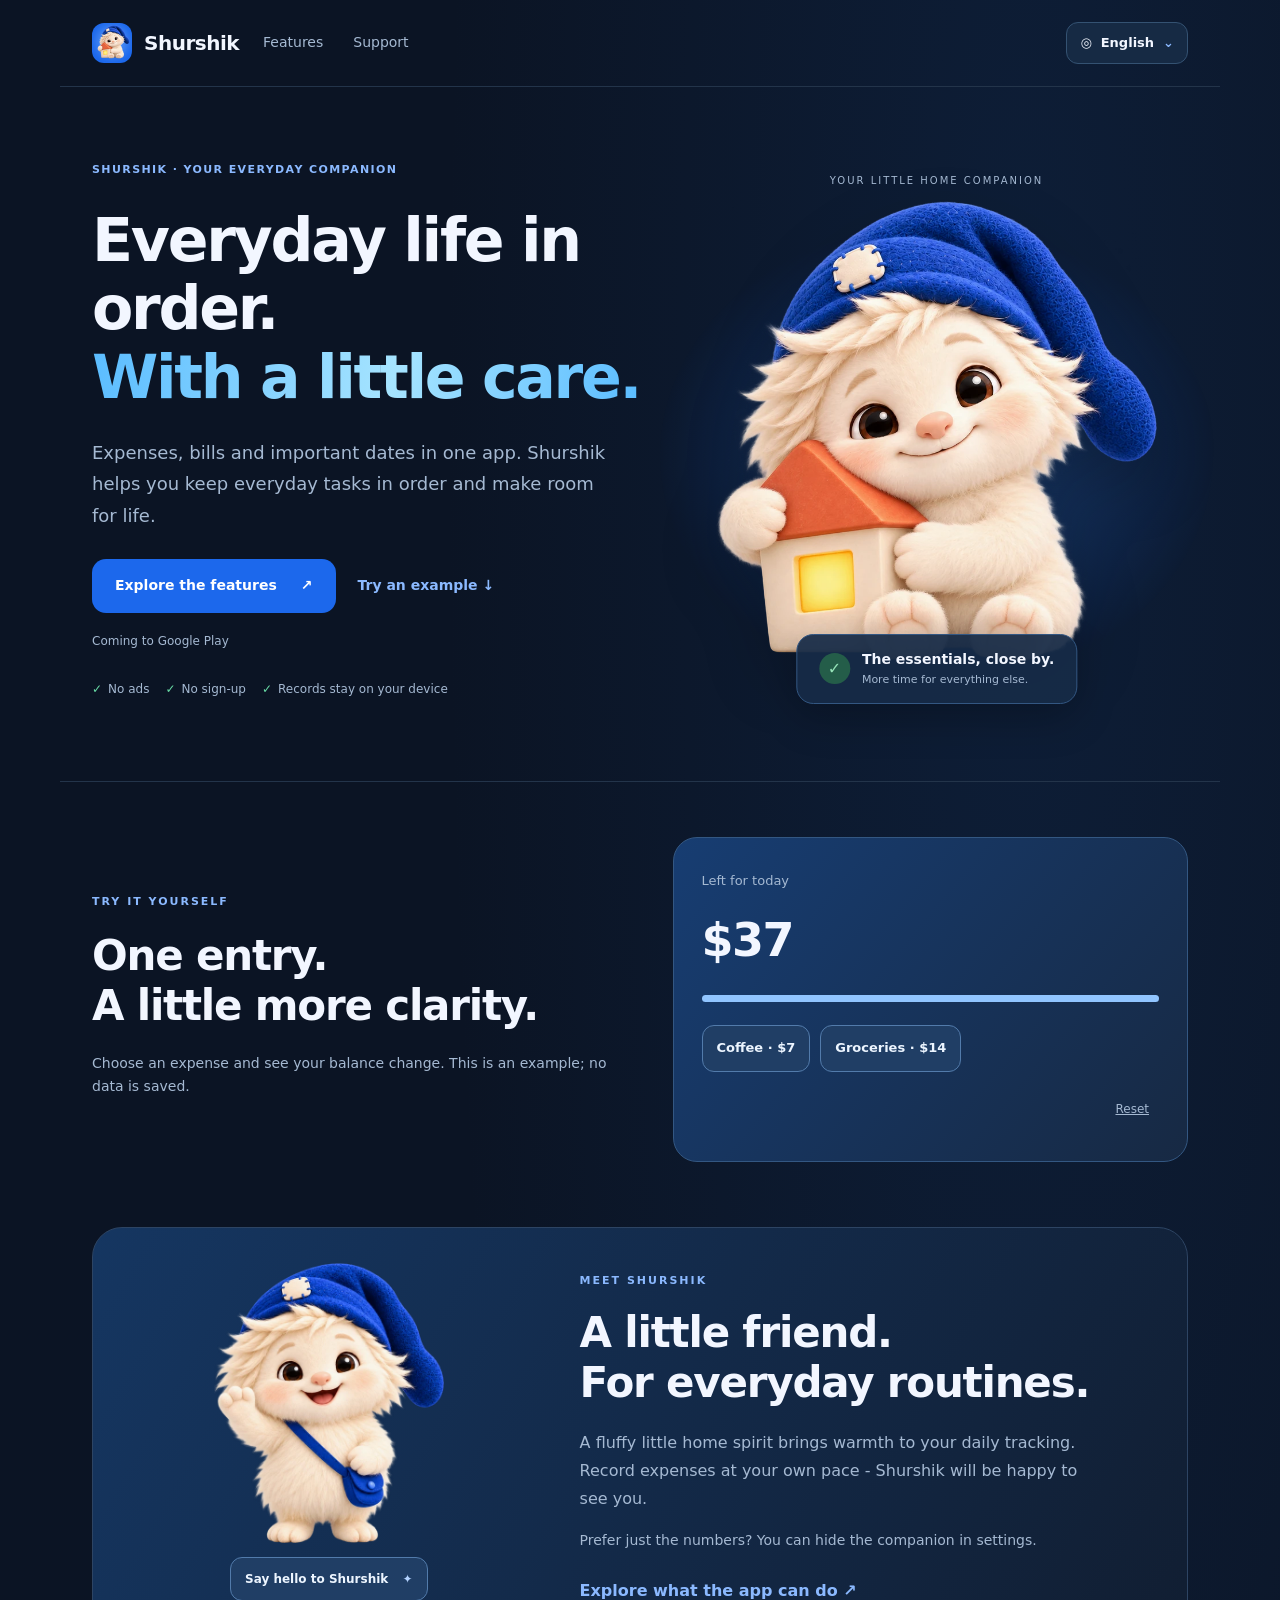
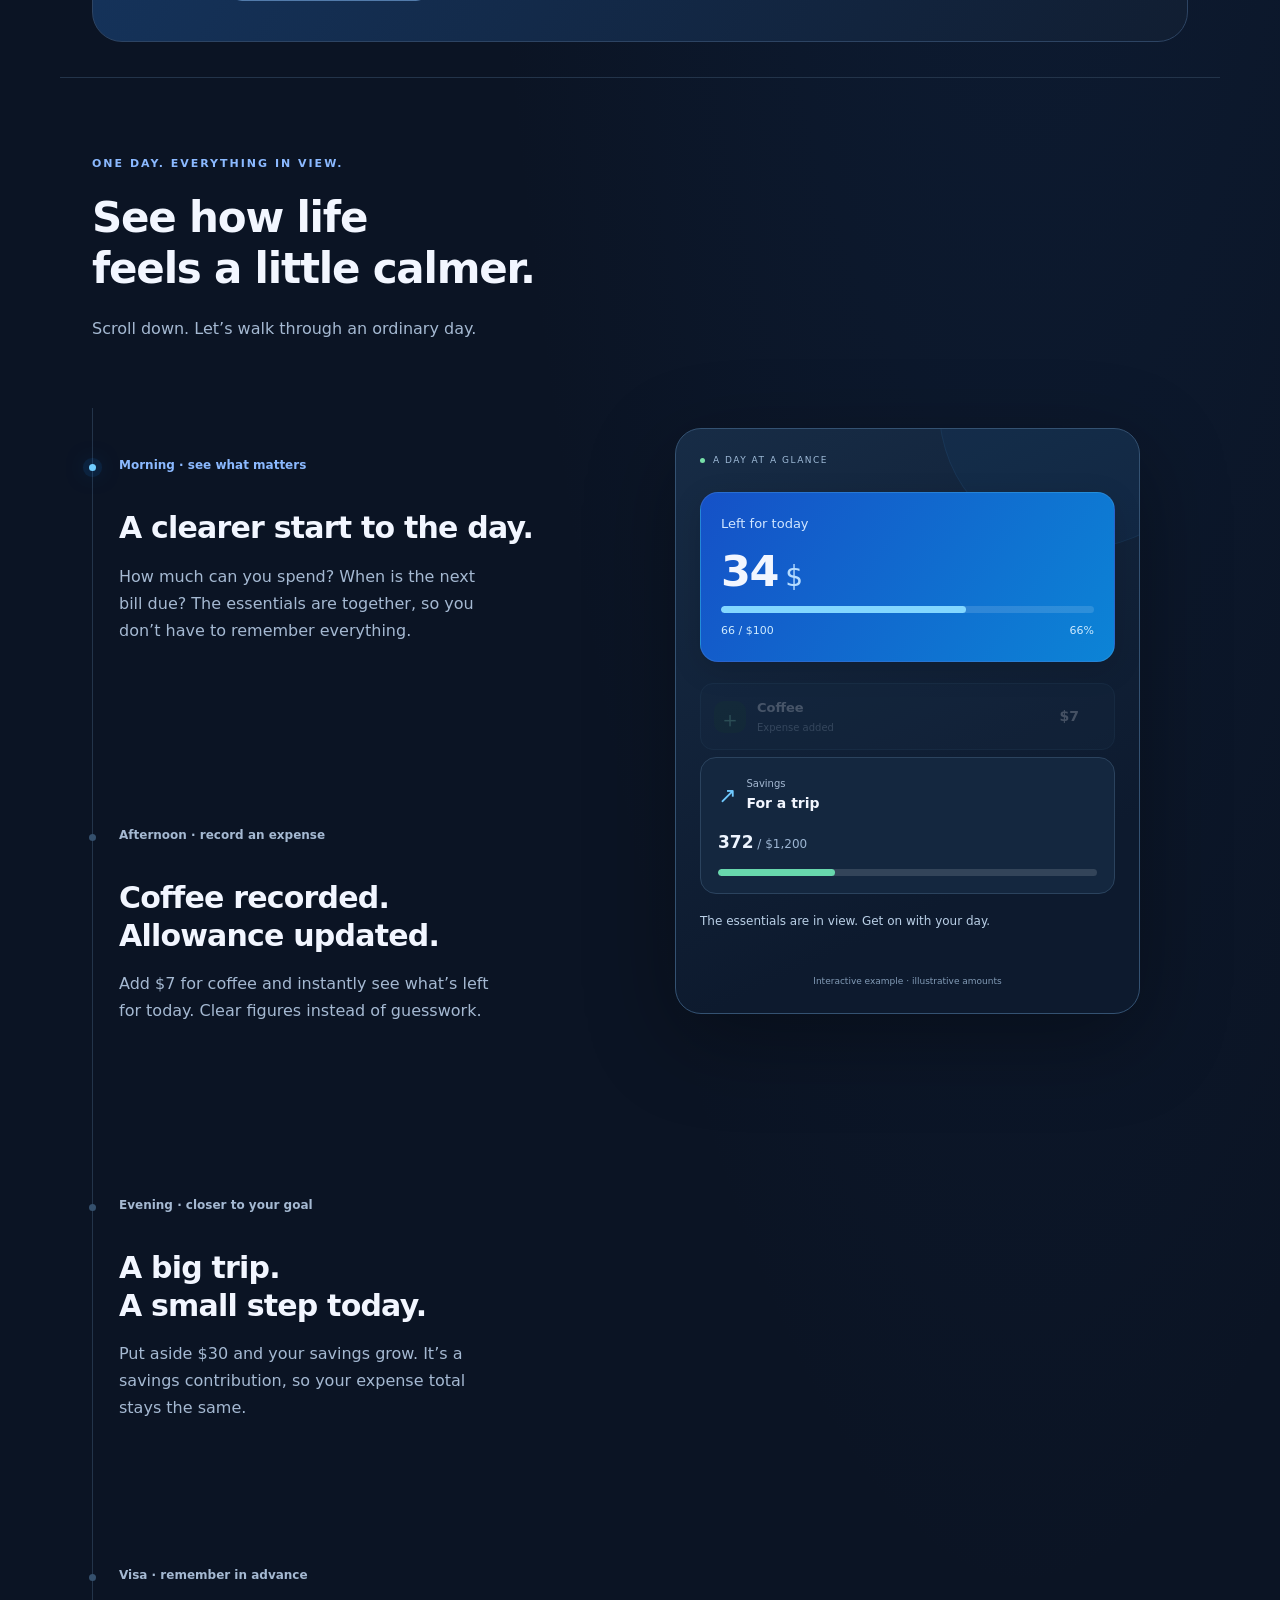
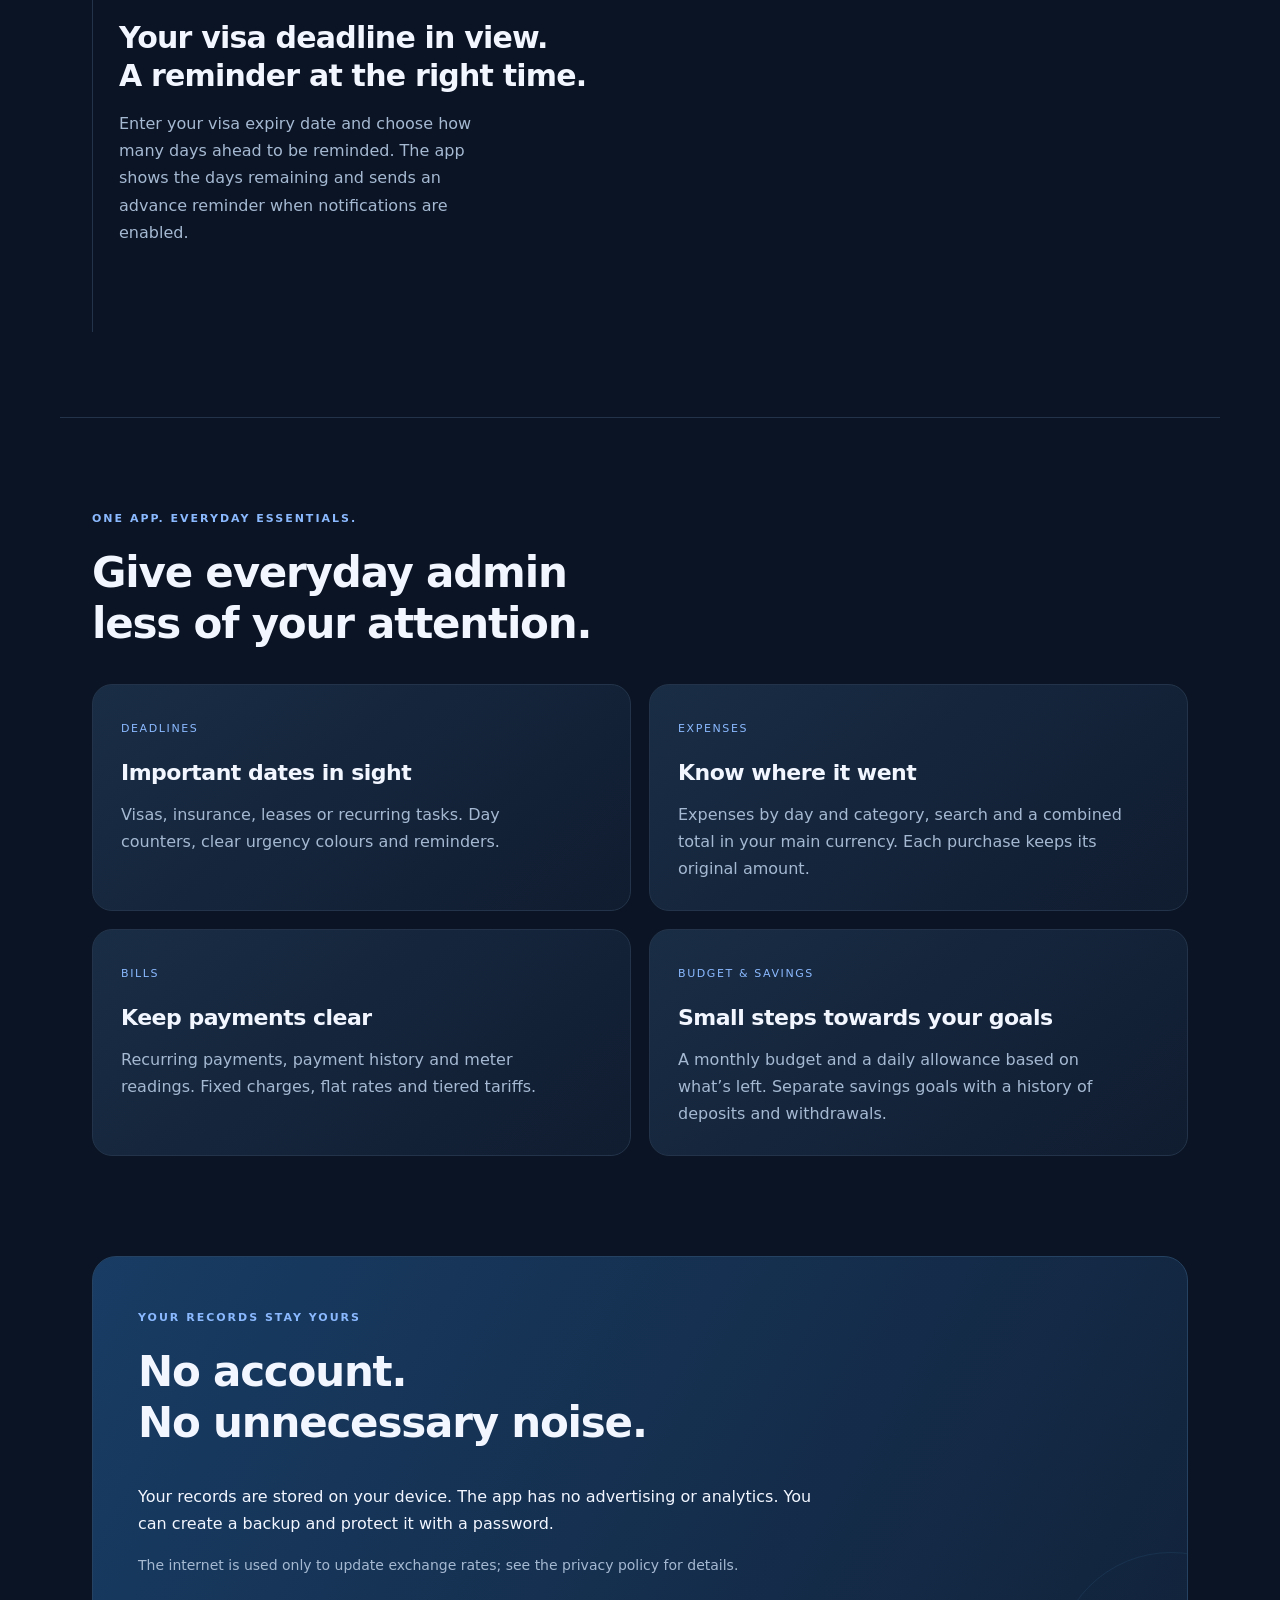
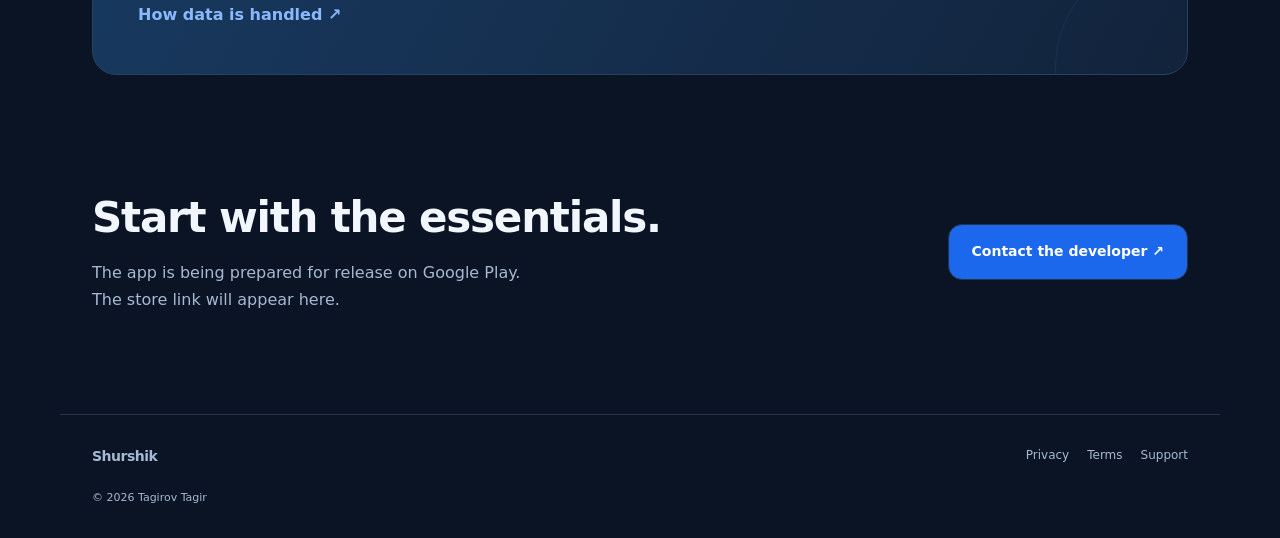
==== commit 11bbccdb: "Убран голосовой ввод, обновлены условия и политика Голосового ввода в приложении больше нет: из усло" ====
--- a/docs/en/index.html
+++ b/docs/en/index.html
@@ -48,5 +48,5 @@
     </div>
   </div>
 </section><section id="features" class="features"><div class="section-intro"><span class="eyebrow">ONE APP. EVERYDAY ESSENTIALS.</span><h2>Give everyday admin<br>less of your attention.</h2></div><div class="feature-grid"><article><span class="feature-no">DEADLINES</span><h3>Important dates in sight</h3><p>Visas, insurance, leases or recurring tasks. Day counters, clear urgency colours and reminders.</p></article><article><span class="feature-no">EXPENSES</span><h3>Know where it went</h3><p>Expenses by day and category, search and a combined total in your main currency. Each purchase keeps its original amount.</p></article><article><span class="feature-no">BILLS</span><h3>Keep payments clear</h3><p>Recurring payments, payment history and meter readings. Fixed charges, flat rates and tiered tariffs.</p></article><article><span class="feature-no">BUDGET &amp; SAVINGS</span><h3>Small steps towards your goals</h3><p>A monthly budget and a daily allowance based on what’s left. Separate savings goals with a history of deposits and withdrawals.</p></article></div></section>
-<section class="privacy-callout"><span class="eyebrow">YOUR RECORDS STAY YOURS</span><h2>No account.<br>No unnecessary noise.</h2><p>Your records are stored on your device. The app has no advertising or analytics. You can create a backup and protect it with a password.</p><p class="muted">Exchange-rate updates use the internet. Voice entry is available only when the app is in Russian and uses your device’s speech recognition service; see the privacy policy for details.</p><a class="text-link" href="privacy.html">How data is handled ↗</a></section>
+<section class="privacy-callout"><span class="eyebrow">YOUR RECORDS STAY YOURS</span><h2>No account.<br>No unnecessary noise.</h2><p>Your records are stored on your device. The app has no advertising or analytics. You can create a backup and protect it with a password.</p><p class="muted">The internet is used only to update exchange rates; see the privacy policy for details.</p><a class="text-link" href="privacy.html">How data is handled ↗</a></section>
 <section class="closing"><div><h2>Start with the essentials.</h2><p>The app is being prepared for release on Google Play.<br>The store link will appear here.</p></div><a class="button secondary" href="support.html">Contact the developer ↗</a></section></main><footer><a class="brand" href="./">Shurshik</a><div><a href="privacy.html">Privacy</a><a href="terms.html">Terms</a><a href="support.html">Support</a></div><p>© 2026 Tagirov Tagir</p></footer></body></html>
